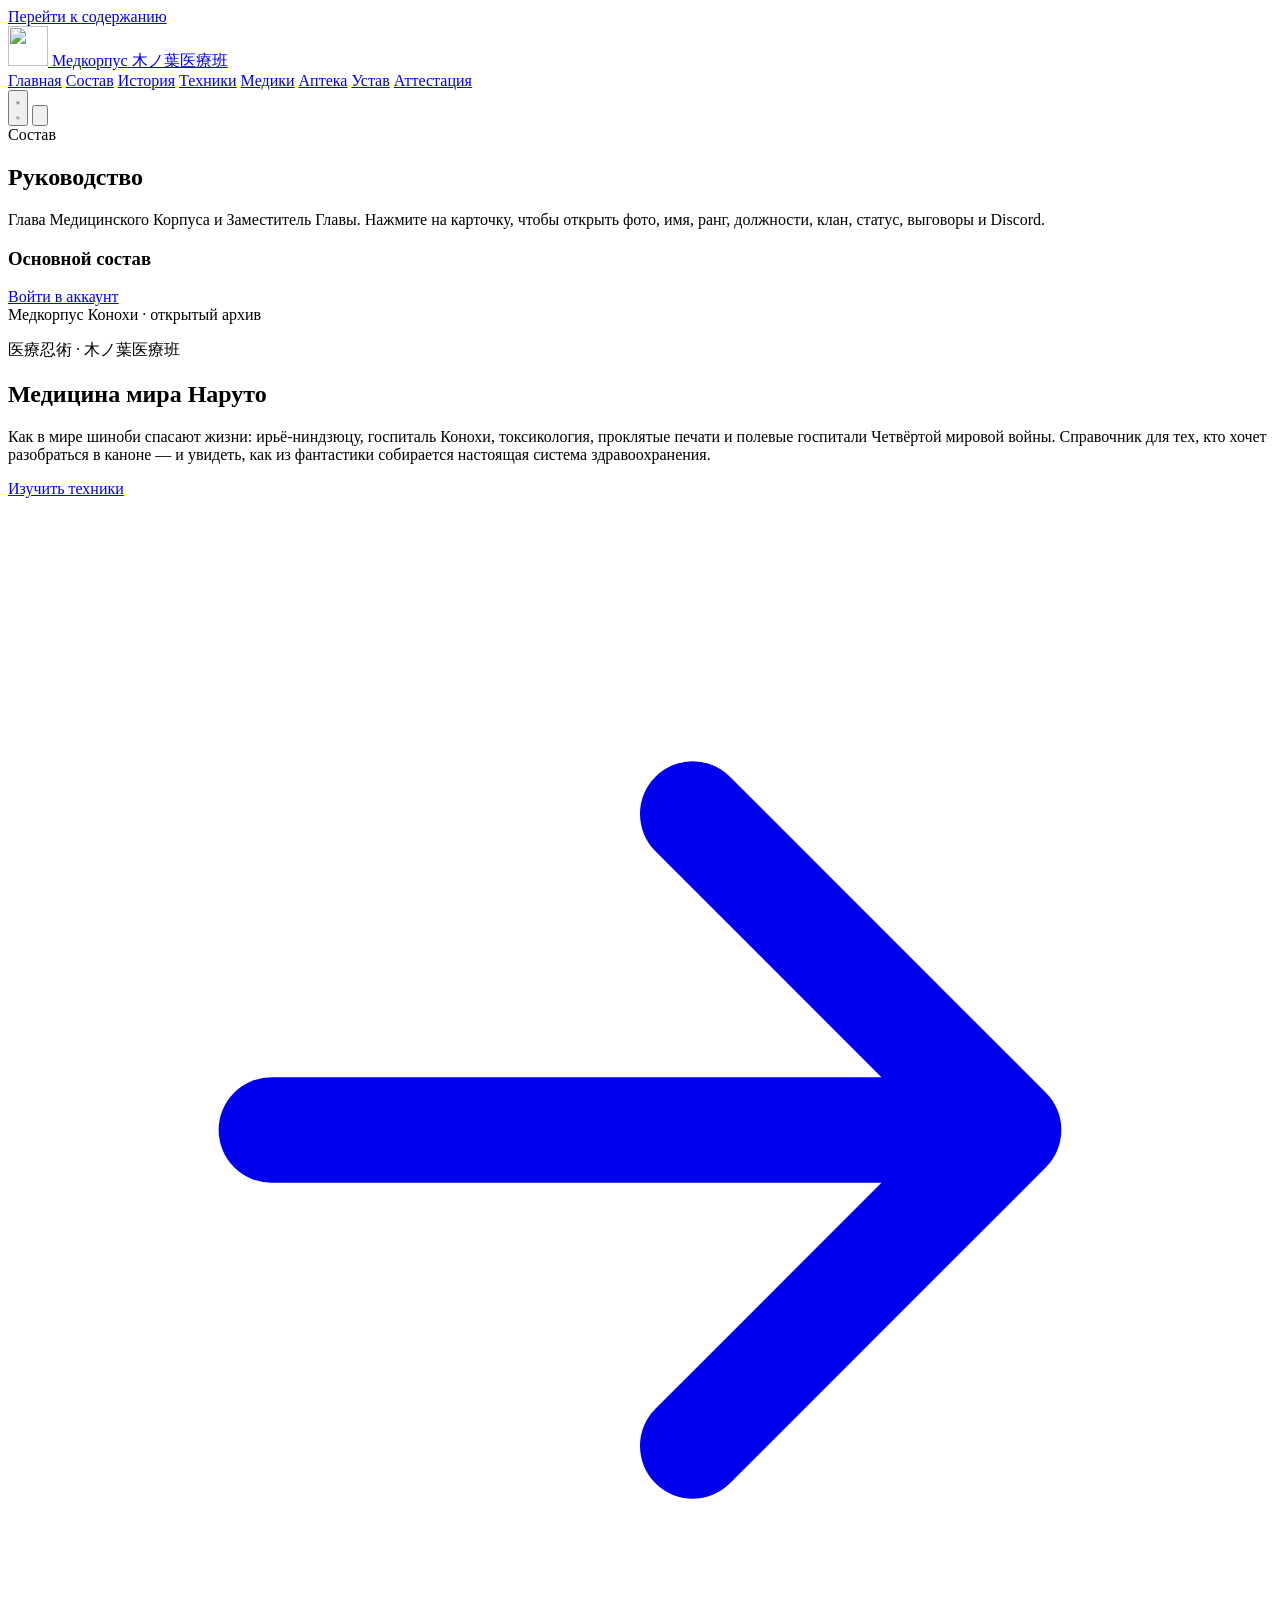
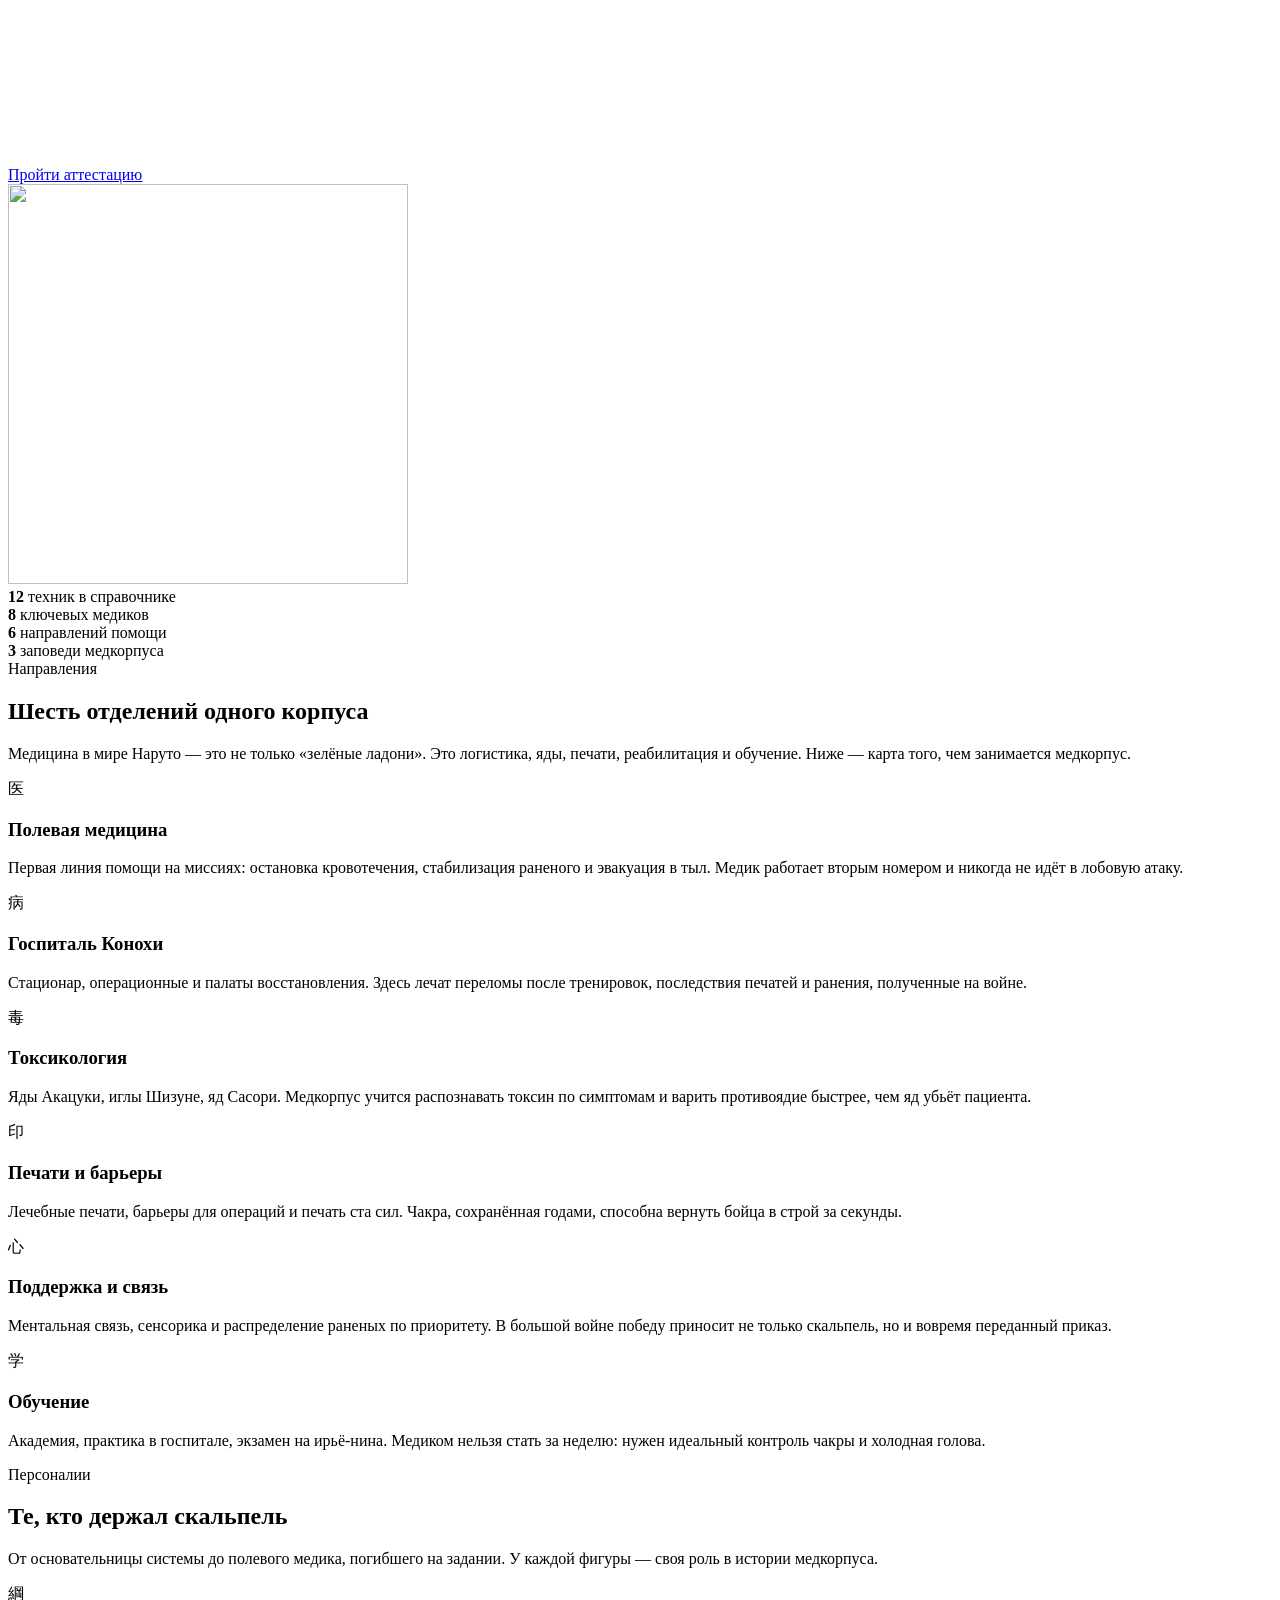
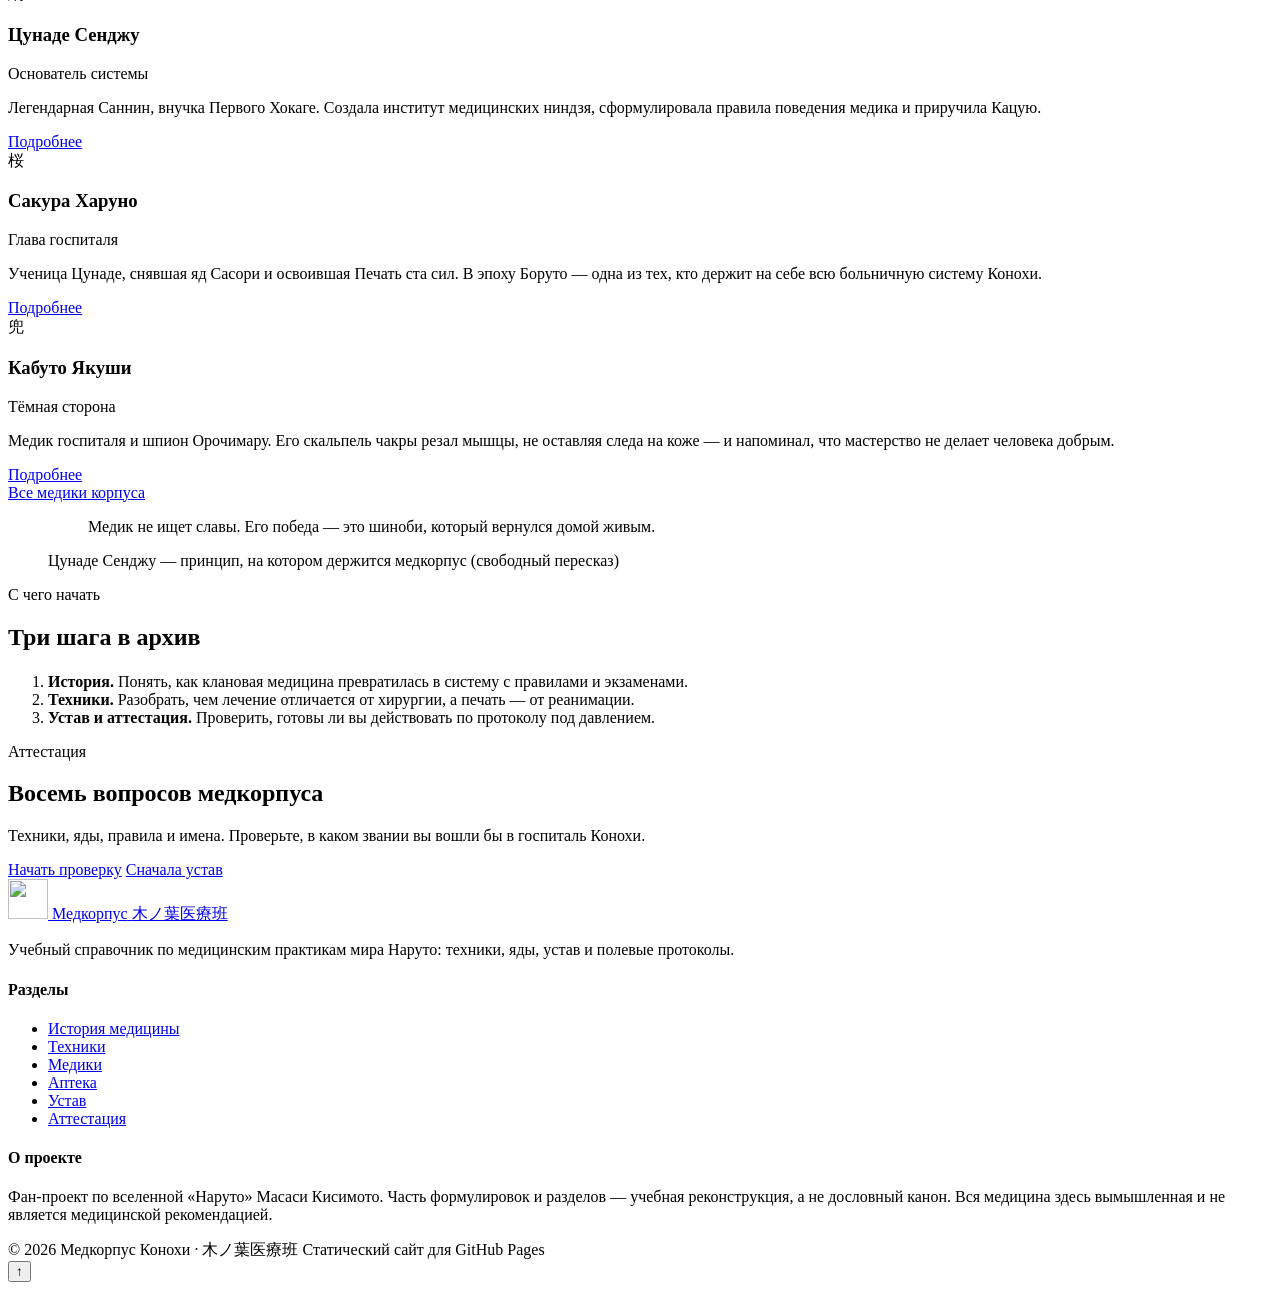
==== index.html @ 673680bc "Initial upload" ====
<!DOCTYPE html>
<html lang="ru" data-theme="dark">
<head>
  <meta charset="UTF-8">
  <meta name="viewport" content="width=device-width, initial-scale=1">
  <title>Медкорпус Конохи — медицина мира Наруто</title>
  <meta name="description" content="Справочник по медицине мира Наруто: ирьё-ниндзюцу, госпиталь Конохи, медицинские техники, яды и противоядия, устав медкорпуса и аттестация.">
  <meta name="theme-color" content="#0a0e13">
  <meta property="og:type" content="website">
  <meta property="og:locale" content="ru_RU">
  <meta property="og:title" content="Медкорпус Конохи — медицина мира Наруто">
  <meta property="og:description" content="Справочник по медицине мира Наруто: ирьё-ниндзюцу, госпиталь Конохи, техники, яды и устав медкорпуса.">
  <link rel="icon" href="images/favicon.svg" type="image/svg+xml">
  <link rel="preconnect" href="https://fonts.googleapis.com">
  <link rel="preconnect" href="https://fonts.gstatic.com" crossorigin>
  <link href="https://fonts.googleapis.com/css2?family=Manrope:wght@400;500;600;700;800&family=Unbounded:wght@500;700;900&display=swap" rel="stylesheet">
  <link rel="stylesheet" href="css/style.css">
  <link rel="stylesheet" href="css/app.css">
  <script>
    document.documentElement.classList.add("js");
    try { var t = localStorage.getItem("medcorpus-theme"); if (t) document.documentElement.dataset.theme = t; } catch (e) {}
  </script>
</head>
<body>
  <a class="skip-link" href="#main">Перейти к содержанию</a>

  <header class="site-header">
    <div class="header-inner">
      <a class="logo" href="index.html" aria-label="Медкорпус Конохи — на главную">
        <img class="logo-mark" src="images/emblem.svg" alt="" width="40" height="40">
        <span class="logo-text">
          <span class="logo-title">Медкорпус</span>
          <span class="logo-sub">木ノ葉医療班</span>
        </span>
      </a>

      <nav class="nav" id="nav" aria-label="Основная навигация">
        <a href="index.html">Главная</a>
        <a href="index.html#sostav">Состав</a>
        <a href="istoriya.html">История</a>
        <a href="tehniki.html">Техники</a>
        <a href="mediki.html">Медики</a>
        <a href="apteka.html">Аптека</a>
        <a href="reglament.html">Устав</a>
        <a href="quiz.html">Аттестация</a>
      </nav>

      <div class="header-actions">
        <button class="icon-btn" id="themeToggle" type="button" aria-label="Включить светлую тему" aria-pressed="false">
          <svg class="icon-sun" viewBox="0 0 24 24" fill="none" stroke="currentColor" stroke-width="2" stroke-linecap="round" aria-hidden="true">
            <circle cx="12" cy="12" r="4"></circle>
            <path d="M12 2v2M12 20v2M2 12h2M20 12h2M4.9 4.9l1.4 1.4M17.7 17.7l1.4 1.4M19.1 4.9l-1.4 1.4M6.3 17.7l-1.4 1.4"></path>
          </svg>
          <svg class="icon-moon" viewBox="0 0 24 24" fill="none" stroke="currentColor" stroke-width="2" stroke-linecap="round" stroke-linejoin="round" aria-hidden="true">
            <path d="M21 12.8A8.5 8.5 0 1 1 11.2 3a6.6 6.6 0 0 0 9.8 9.8Z"></path>
          </svg>
        </button>
        <button class="icon-btn nav-toggle" id="navToggle" type="button" aria-label="Открыть меню" aria-expanded="false" aria-controls="nav">
          <svg viewBox="0 0 24 24" fill="none" stroke="currentColor" stroke-width="2" stroke-linecap="round" aria-hidden="true">
            <path d="M4 7h16M4 12h16M4 17h16"></path>
          </svg>
        </button>
      </div>
    </div>
  </header>

  <main id="main">
    <!-- Состав -->
    <section class="section roster" id="sostav" aria-labelledby="sostavTitle">
      <div class="container">
        <div class="roster__head reveal">
          <span class="eyebrow">Состав</span>
          <h2 class="roster__title roster__title--lead" id="sostavTitle">Руководство</h2>
          <p class="lead">Глава Медицинского Корпуса и Заместитель Главы. Нажмите на карточку, чтобы открыть фото, имя, ранг, должности, клан, статус, выговоры и Discord.</p>
        </div>

        <div class="roster-lead" id="rosterLead"></div>

        <h3 class="roster__title">Основной состав</h3>
        <div class="roster-list" id="rosterList"></div>
        <p class="roster-empty" id="rosterEmpty" hidden>Основной состав пока пуст.</p>

        <div class="section__foot">
          <a class="btn btn--ghost btn--small" href="login.html">Войти в аккаунт</a>
        </div>
      </div>
    </section>

    <!-- Главный блок -->
    <section class="hero">
      <div class="hero__inner">
        <div class="hero__text">
          <span class="badge"><span class="badge__dot"></span> Медкорпус Конохи · открытый архив</span>
          <p class="hero__jp">医療忍術 · 木ノ葉医療班</p>
          <h1>Медицина мира <span class="grad">Наруто</span></h1>
          <p class="lead">Как в мире шиноби спасают жизни: ирьё-ниндзюцу, госпиталь Конохи, токсикология, проклятые печати и полевые госпитали Четвёртой мировой войны. Справочник для тех, кто хочет разобраться в каноне — и увидеть, как из фантастики собирается настоящая система здравоохранения.</p>
          <div class="hero__actions">
            <a class="btn btn--primary" href="tehniki.html">
              Изучить техники
              <svg viewBox="0 0 24 24" fill="none" stroke="currentColor" stroke-width="2" stroke-linecap="round" stroke-linejoin="round" aria-hidden="true"><path d="M5 12h14M13 6l6 6-6 6"></path></svg>
            </a>
            <a class="btn btn--ghost" href="quiz.html">Пройти аттестацию</a>
          </div>
        </div>

        <div class="hero__art" aria-hidden="true">
          <img src="images/emblem.svg" alt="" width="400" height="400">
        </div>
      </div>
    </section>

    <!-- Цифры -->
    <div class="container">
      <div class="stats">
        <div class="stat">
          <b><span data-count="12">12</span></b>
          <span>техник в справочнике</span>
        </div>
        <div class="stat">
          <b><span data-count="8">8</span></b>
          <span>ключевых медиков</span>
        </div>
        <div class="stat">
          <b><span data-count="6">6</span></b>
          <span>направлений помощи</span>
        </div>
        <div class="stat">
          <b><span data-count="3">3</span></b>
          <span>заповеди медкорпуса</span>
        </div>
      </div>
    </div>

    <!-- Направления -->
    <section class="section">
      <div class="container">
        <div class="section__head reveal">
          <span class="eyebrow">Направления</span>
          <h2>Шесть отделений одного корпуса</h2>
          <p class="lead">Медицина в мире Наруто — это не только «зелёные ладони». Это логистика, яды, печати, реабилитация и обучение. Ниже — карта того, чем занимается медкорпус.</p>
        </div>

        <div class="grid">
          <article class="card reveal">
            <div class="kanji">医</div>
            <h3>Полевая медицина</h3>
            <p>Первая линия помощи на миссиях: остановка кровотечения, стабилизация раненого и эвакуация в тыл. Медик работает вторым номером и никогда не идёт в лобовую атаку.</p>
          </article>

          <article class="card reveal">
            <div class="kanji kanji--green">病</div>
            <h3>Госпиталь Конохи</h3>
            <p>Стационар, операционные и палаты восстановления. Здесь лечат переломы после тренировок, последствия печатей и ранения, полученные на войне.</p>
          </article>

          <article class="card reveal">
            <div class="kanji kanji--gold">毒</div>
            <h3>Токсикология</h3>
            <p>Яды Акацуки, иглы Шизуне, яд Сасори. Медкорпус учится распознавать токсин по симптомам и варить противоядие быстрее, чем яд убьёт пациента.</p>
          </article>

          <article class="card reveal">
            <div class="kanji kanji--cyan">印</div>
            <h3>Печати и барьеры</h3>
            <p>Лечебные печати, барьеры для операций и печать ста сил. Чакра, сохранённая годами, способна вернуть бойца в строй за секунды.</p>
          </article>

          <article class="card reveal">
            <div class="kanji">心</div>
            <h3>Поддержка и связь</h3>
            <p>Ментальная связь, сенсорика и распределение раненых по приоритету. В большой войне победу приносит не только скальпель, но и вовремя переданный приказ.</p>
          </article>

          <article class="card reveal">
            <div class="kanji kanji--green">学</div>
            <h3>Обучение</h3>
            <p>Академия, практика в госпитале, экзамен на ирьё-нина. Медиком нельзя стать за неделю: нужен идеальный контроль чакры и холодная голова.</p>
          </article>
        </div>
      </div>
    </section>

    <!-- Ключевые фигуры -->
    <section class="section section--alt">
      <div class="container">
        <div class="section__head reveal">
          <span class="eyebrow">Персоналии</span>
          <h2>Те, кто держал скальпель</h2>
          <p class="lead">От основательницы системы до полевого медика, погибшего на задании. У каждой фигуры — своя роль в истории медкорпуса.</p>
        </div>

        <div class="grid">
          <article class="card person reveal">
            <div class="person__top">
              <div class="person__avatar" aria-hidden="true">綱</div>
              <div>
                <h3>Цунаде Сенджу</h3>
                <p class="person__role">Основатель системы</p>
              </div>
            </div>
            <p>Легендарная Саннин, внучка Первого Хокаге. Создала институт медицинских ниндзя, сформулировала правила поведения медика и приручила Кацую.</p>
            <a class="link-more" href="mediki.html">Подробнее</a>
          </article>

          <article class="card person reveal">
            <div class="person__top">
              <div class="person__avatar" aria-hidden="true">桜</div>
              <div>
                <h3>Сакура Харуно</h3>
                <p class="person__role">Глава госпиталя</p>
              </div>
            </div>
            <p>Ученица Цунаде, снявшая яд Сасори и освоившая Печать ста сил. В эпоху Боруто — одна из тех, кто держит на себе всю больничную систему Конохи.</p>
            <a class="link-more" href="mediki.html">Подробнее</a>
          </article>

          <article class="card person reveal">
            <div class="person__top">
              <div class="person__avatar" aria-hidden="true">兜</div>
              <div>
                <h3>Кабуто Якуши</h3>
                <p class="person__role">Тёмная сторона</p>
              </div>
            </div>
            <p>Медик госпиталя и шпион Орочимару. Его скальпель чакры резал мышцы, не оставляя следа на коже — и напоминал, что мастерство не делает человека добрым.</p>
            <a class="link-more" href="mediki.html">Подробнее</a>
          </article>
        </div>

        <div class="section__foot">
          <a class="btn btn--ghost" href="mediki.html">Все медики корпуса</a>
        </div>
      </div>
    </section>

    <!-- Цитата + начало -->
    <section class="section">
      <div class="container">
        <div class="grid grid--2">
          <figure class="quote reveal">
            <blockquote>Медик не ищет славы. Его победа — это шиноби, который вернулся домой живым.</blockquote>
            <figcaption>Цунаде Сенджу — принцип, на котором держится медкорпус (свободный пересказ)</figcaption>
          </figure>

          <div class="reveal">
            <span class="eyebrow">С чего начать</span>
            <h2>Три шага в архив</h2>
            <ol class="steps" style="margin-top:22px">
              <li><strong>История.</strong> Понять, как клановая медицина превратилась в систему с правилами и экзаменами.</li>
              <li><strong>Техники.</strong> Разобрать, чем лечение отличается от хирургии, а печать — от реанимации.</li>
              <li><strong>Устав и аттестация.</strong> Проверить, готовы ли вы действовать по протоколу под давлением.</li>
            </ol>
          </div>
        </div>
      </div>
    </section>

    <!-- CTA -->
    <section class="section section--tight">
      <div class="container">
        <div class="cta reveal">
          <div>
            <span class="eyebrow">Аттестация</span>
            <h2>Восемь вопросов медкорпуса</h2>
            <p>Техники, яды, правила и имена. Проверьте, в каком звании вы вошли бы в госпиталь Конохи.</p>
          </div>
          <div class="cta__actions">
            <a class="btn btn--primary" href="quiz.html">Начать проверку</a>
            <a class="btn btn--ghost" href="reglament.html">Сначала устав</a>
          </div>
        </div>
      </div>
    </section>
  </main>

  <footer class="site-footer">
    <div class="container">
      <div class="footer-grid">
        <div>
          <a class="logo" href="index.html" aria-label="Медкорпус Конохи — на главную">
            <img class="logo-mark" src="images/emblem.svg" alt="" width="40" height="40">
            <span class="logo-text">
              <span class="logo-title">Медкорпус</span>
              <span class="logo-sub">木ノ葉医療班</span>
            </span>
          </a>
          <p class="footer-about">Учебный справочник по медицинским практикам мира Наруто: техники, яды, устав и полевые протоколы.</p>
        </div>

        <div>
          <h4>Разделы</h4>
          <ul class="footer-links">
            <li><a href="istoriya.html">История медицины</a></li>
            <li><a href="tehniki.html">Техники</a></li>
            <li><a href="mediki.html">Медики</a></li>
            <li><a href="apteka.html">Аптека</a></li>
            <li><a href="reglament.html">Устав</a></li>
            <li><a href="quiz.html">Аттестация</a></li>
          </ul>
        </div>

        <div>
          <h4>О проекте</h4>
          <p class="footer-note">Фан-проект по вселенной «Наруто» Масаси Кисимото. Часть формулировок и разделов — учебная реконструкция, а не дословный канон. Вся медицина здесь вымышленная и не является медицинской рекомендацией.</p>
        </div>
      </div>

      <div class="footer-bottom">
        <span>© <span data-year>2026</span> Медкорпус Конохи · 木ノ葉医療班</span>
        <span>Статический сайт для GitHub Pages</span>
      </div>
    </div>
  </footer>

  <button class="to-top" id="toTop" type="button" aria-label="Наверх">↑</button>

  <dialog class="member-dialog" id="memberDialog" aria-labelledby="memberDialogTitle">
    <div id="memberDialogBody"></div>
  </dialog>

  <script src="js/store.js" defer></script>
  <script src="js/auth.js" defer></script>
  <script src="js/roster.js" defer></script>
  <script src="js/main.js" defer></script>
</body>
</html>
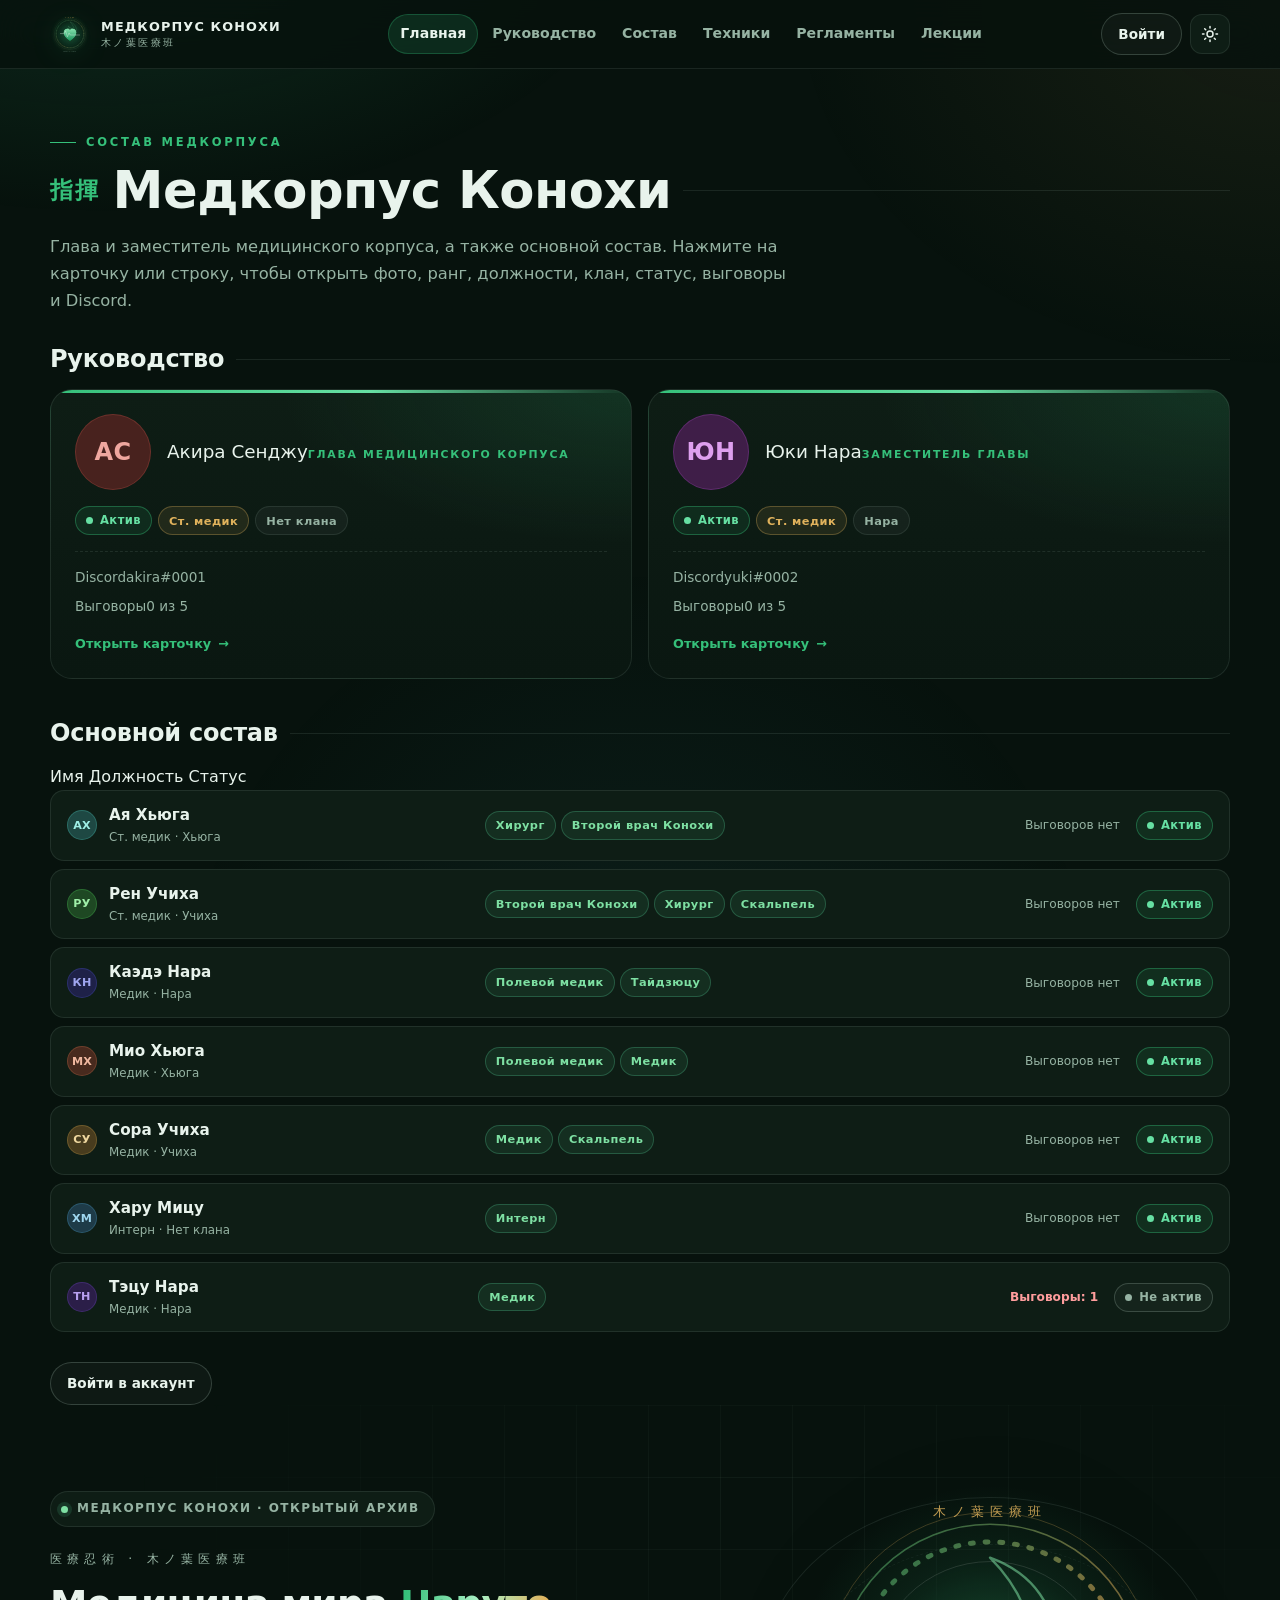
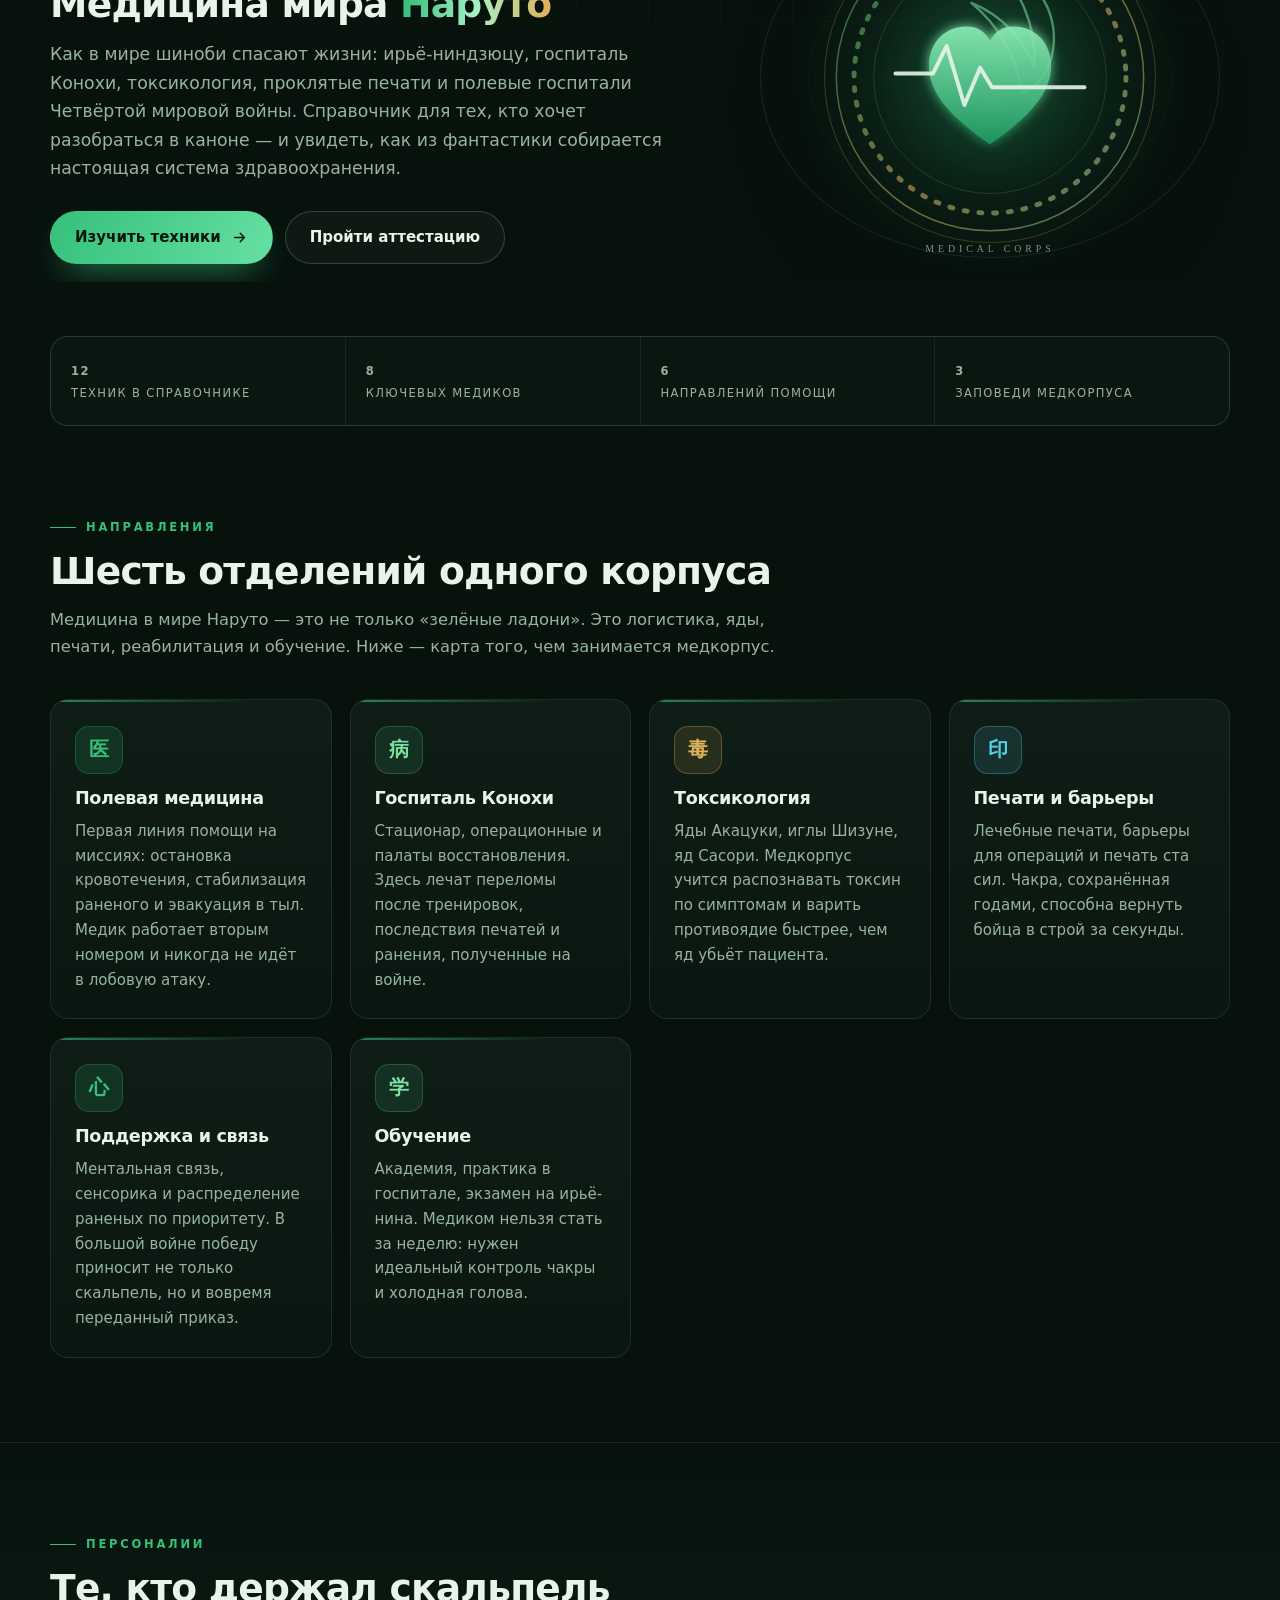
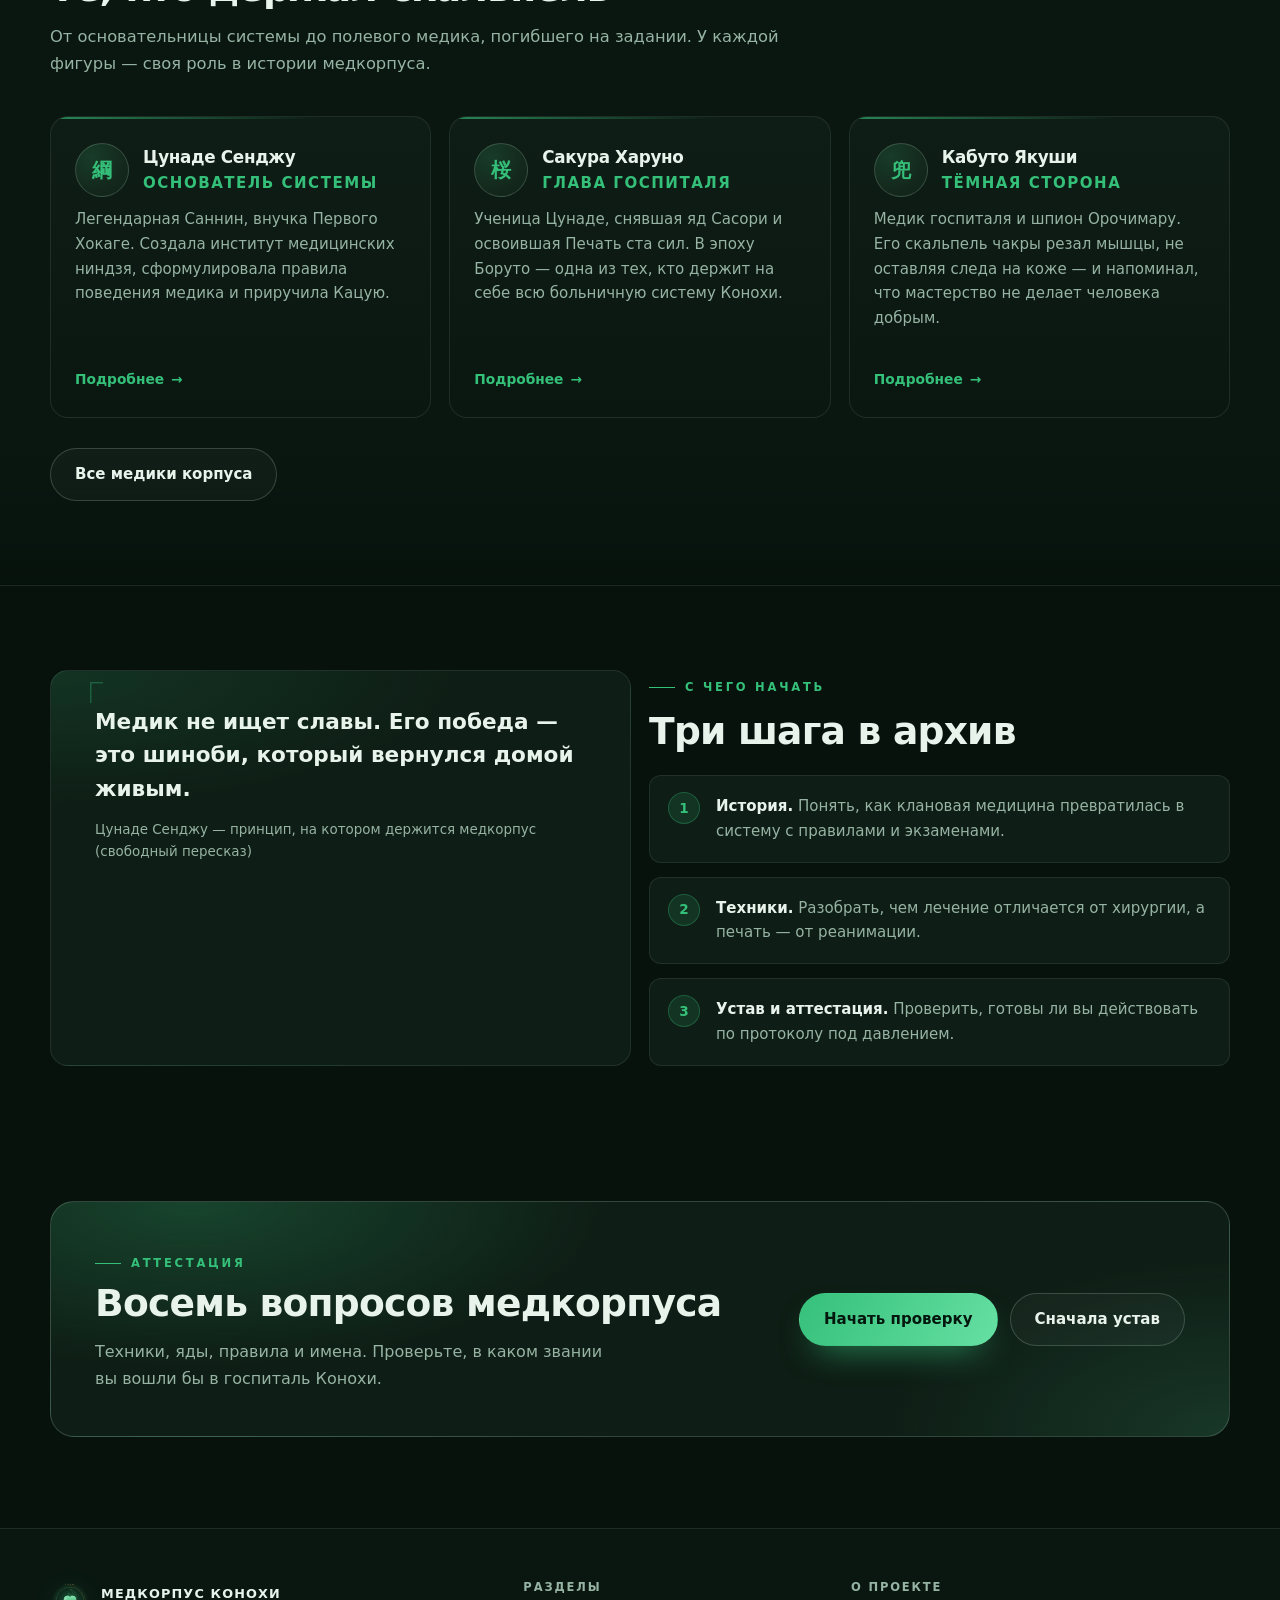
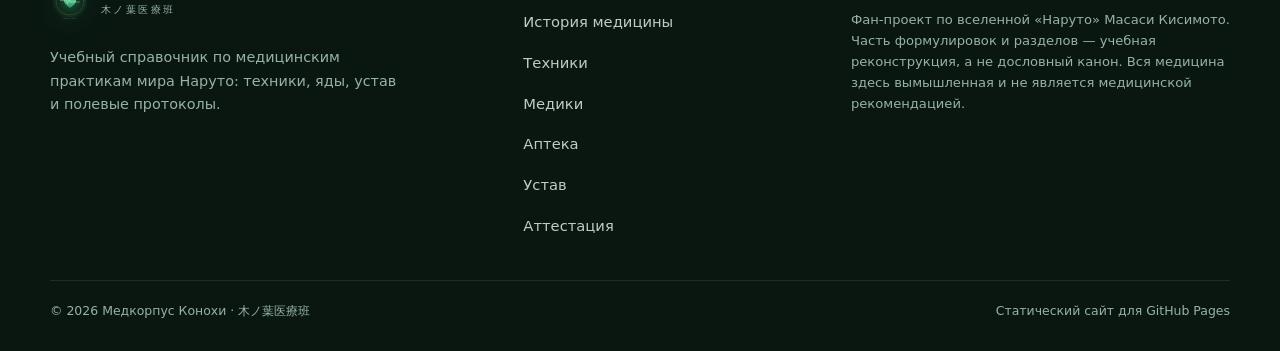
==== commit 8c884669: "Redesign: dark theme, roster, lectures" ====
--- a/index.html
+++ b/index.html
@@ -29,20 +29,18 @@
       <a class="logo" href="index.html" aria-label="Медкорпус Конохи — на главную">
         <img class="logo-mark" src="images/emblem.svg" alt="" width="40" height="40">
         <span class="logo-text">
-          <span class="logo-title">Медкорпус</span>
+          <span class="logo-title">Медкорпус Конохи</span>
           <span class="logo-sub">木ノ葉医療班</span>
         </span>
       </a>
 
       <nav class="nav" id="nav" aria-label="Основная навигация">
         <a href="index.html">Главная</a>
+        <a href="index.html#leadership">Руководство</a>
         <a href="index.html#sostav">Состав</a>
-        <a href="istoriya.html">История</a>
         <a href="tehniki.html">Техники</a>
-        <a href="mediki.html">Медики</a>
-        <a href="apteka.html">Аптека</a>
-        <a href="reglament.html">Устав</a>
-        <a href="quiz.html">Аттестация</a>
+        <a href="reglament.html">Регламенты</a>
+        <a href="lekcii.html">Лекции</a>
       </nav>
 
       <div class="header-actions">
@@ -66,19 +64,36 @@
 
   <main id="main">
     <!-- Состав -->
-    <section class="section roster" id="sostav" aria-labelledby="sostavTitle">
+    <section class="roster" id="sostav" aria-labelledby="sostavTitle">
       <div class="container">
         <div class="roster__head reveal">
-          <span class="eyebrow">Состав</span>
-          <h2 class="roster__title roster__title--lead" id="sostavTitle">Руководство</h2>
-          <p class="lead">Глава Медицинского Корпуса и Заместитель Главы. Нажмите на карточку, чтобы открыть фото, имя, ранг, должности, клан, статус, выговоры и Discord.</p>
-        </div>
-
-        <div class="roster-lead" id="rosterLead"></div>
-
-        <h3 class="roster__title">Основной состав</h3>
-        <div class="roster-list" id="rosterList"></div>
-        <p class="roster-empty" id="rosterEmpty" hidden>Основной состав пока пуст.</p>
+          <span class="eyebrow">Состав медкорпуса</span>
+          <h1 class="roster__title roster__title--lead" id="sostavTitle">Медкорпус Конохи</h1>
+          <p class="lead">Глава и заместитель медицинского корпуса, а также основной состав. Нажмите на карточку или строку, чтобы открыть фото, ранг, должности, клан, статус, выговоры и Discord.</p>
+        </div>
+
+        <div class="roster-block reveal" id="leadership">
+          <div class="roster-block__head">
+            <h2 class="roster__title">Руководство</h2>
+          </div>
+          <div class="roster-lead" id="rosterLead"></div>
+        </div>
+
+        <div class="roster-block reveal" id="osnovnoy-sostav">
+          <div class="roster-block__head">
+            <h2 class="roster__title">Основной состав</h2>
+            <span class="roster-count" id="rosterCount"></span>
+          </div>
+          <div class="roster-table">
+            <div class="roster-table__head" aria-hidden="true">
+              <span>Имя</span>
+              <span>Должность</span>
+              <span>Статус</span>
+            </div>
+            <div class="roster-list" id="rosterList"></div>
+          </div>
+          <p class="roster-empty" id="rosterEmpty" hidden>Основной состав пока пуст.</p>
+        </div>
 
         <div class="section__foot">
           <a class="btn btn--ghost btn--small" href="login.html">Войти в аккаунт</a>
@@ -92,7 +107,7 @@
         <div class="hero__text">
           <span class="badge"><span class="badge__dot"></span> Медкорпус Конохи · открытый архив</span>
           <p class="hero__jp">医療忍術 · 木ノ葉医療班</p>
-          <h1>Медицина мира <span class="grad">Наруто</span></h1>
+          <h2>Медицина мира <span class="grad">Наруто</span></h2>
           <p class="lead">Как в мире шиноби спасают жизни: ирьё-ниндзюцу, госпиталь Конохи, токсикология, проклятые печати и полевые госпитали Четвёртой мировой войны. Справочник для тех, кто хочет разобраться в каноне — и увидеть, как из фантастики собирается настоящая система здравоохранения.</p>
           <div class="hero__actions">
             <a class="btn btn--primary" href="tehniki.html">
@@ -280,7 +295,7 @@
           <a class="logo" href="index.html" aria-label="Медкорпус Конохи — на главную">
             <img class="logo-mark" src="images/emblem.svg" alt="" width="40" height="40">
             <span class="logo-text">
-              <span class="logo-title">Медкорпус</span>
+              <span class="logo-title">Медкорпус Конохи</span>
               <span class="logo-sub">木ノ葉医療班</span>
             </span>
           </a>
--- a/css/style.css
+++ b/css/style.css
@@ -0,0 +1,1115 @@
+/* ==========================================================================
+   Медкорпус Конохи — 木ノ葉医療班
+   Тема: медицина мира Наруто. Тёмная база, акценты Конохи.
+   ========================================================================== */
+
+/* ---------- Переменные ---------- */
+:root {
+  --header-h: 68px;
+
+  --bg: #07120d;
+  --bg-soft: #0a1711;
+  --panel: #0e1d15;
+  --panel-2: #13261b;
+  --line: rgba(220, 255, 235, 0.09);
+  --line-strong: rgba(220, 255, 235, 0.18);
+  --text: #e8f3ec;
+  --muted: #96b3a3;
+
+  --accent: #35c07a;
+  --accent-2: #66e0a3;
+  --accent-soft: rgba(53, 192, 122, 0.14);
+  --on-accent: #04170e;
+  --gold: #e0b25c;
+  --green: #7ee0a3;
+  --cyan: #56cfe1;
+  --grad-mid: #a9f0c4;
+
+  --shadow: 0 24px 60px -28px rgba(0, 0, 0, 0.9);
+  --radius: 18px;
+  --radius-sm: 12px;
+
+  --font-sans: "Manrope", system-ui, -apple-system, "Segoe UI", Roboto, sans-serif;
+  --font-display: "Unbounded", "Manrope", system-ui, sans-serif;
+
+  color-scheme: dark;
+}
+
+[data-theme="light"] {
+  --bg: #f2f7f1;
+  --bg-soft: #e7f0e6;
+  --panel: #fcfffa;
+  --panel-2: #edf5ec;
+  --line: rgba(16, 40, 28, 0.12);
+  --line-strong: rgba(16, 40, 28, 0.24);
+  --text: #10241a;
+  --muted: #4f6b5c;
+
+  --accent: #0f7a48;
+  --accent-2: #16a05e;
+  --accent-soft: rgba(15, 122, 72, 0.1);
+  --on-accent: #ffffff;
+  --gold: #8a6410;
+  --green: #12834f;
+  --cyan: #0d6e7e;
+  --grad-mid: #1f9d63;
+
+  --shadow: 0 24px 60px -30px rgba(20, 60, 40, 0.35);
+  color-scheme: light;
+}
+
+/* ---------- База ---------- */
+*,
+*::before,
+*::after { box-sizing: border-box; }
+
+html {
+  scroll-behavior: smooth;
+  scroll-padding-top: calc(var(--header-h) + 20px);
+}
+
+body {
+  margin: 0;
+  font-family: var(--font-sans);
+  font-size: 16px;
+  line-height: 1.65;
+  color: var(--text);
+  background: var(--bg);
+  -webkit-font-smoothing: antialiased;
+  text-rendering: optimizeLegibility;
+  overflow-x: hidden;
+}
+
+body::before {
+  content: "";
+  position: fixed;
+  inset: 0;
+  z-index: -1;
+  pointer-events: none;
+  background:
+    radial-gradient(900px 520px at 8% -12%, rgba(53, 192, 122, 0.17), transparent 62%),
+    radial-gradient(820px 620px at 100% 0%, rgba(224, 178, 92, 0.08), transparent 60%),
+    radial-gradient(760px 760px at 50% 115%, rgba(86, 207, 225, 0.07), transparent 62%);
+}
+
+[data-theme="light"] body::before { opacity: 0.55; }
+
+img, svg { max-width: 100%; }
+img { height: auto; }
+
+[hidden] { display: none !important; }
+
+h1, h2, h3, h4 {
+  margin: 0;
+  font-weight: 800;
+  line-height: 1.18;
+  letter-spacing: -0.02em;
+}
+
+p { margin: 0 0 1em; }
+p:last-child { margin-bottom: 0; }
+
+a { color: var(--accent); text-underline-offset: 3px; }
+a:hover { color: var(--accent-2); }
+
+ul, ol { margin: 0 0 1em; padding-left: 1.25em; }
+li { margin-bottom: 0.4em; }
+
+strong { font-weight: 700; }
+
+code, kbd {
+  font-family: ui-monospace, "Cascadia Code", Consolas, monospace;
+  font-size: 0.9em;
+  padding: 0.15em 0.4em;
+  border-radius: 6px;
+  background: var(--panel-2);
+  border: 1px solid var(--line);
+}
+
+::selection {
+  background: var(--accent);
+  color: #fff;
+}
+
+:focus-visible {
+  outline: 2px solid var(--accent);
+  outline-offset: 3px;
+  border-radius: 4px;
+}
+
+.skip-link {
+  position: absolute;
+  left: 50%;
+  top: -60px;
+  transform: translateX(-50%);
+  z-index: 100;
+  padding: 10px 18px;
+  border-radius: 0 0 12px 12px;
+  background: var(--accent);
+  color: #fff;
+  font-weight: 700;
+  text-decoration: none;
+  transition: top 0.2s ease;
+}
+.skip-link:focus { top: 0; color: #fff; }
+
+.container {
+  width: min(1180px, calc(100% - 40px));
+  margin-inline: auto;
+}
+
+/* ---------- Шапка ---------- */
+.site-header {
+  position: sticky;
+  top: 0;
+  z-index: 50;
+  background: rgba(7, 18, 13, 0.82);
+  -webkit-backdrop-filter: blur(16px);
+  backdrop-filter: blur(16px);
+  border-bottom: 1px solid var(--line);
+}
+[data-theme="light"] .site-header { background: rgba(242, 247, 241, 0.85); }
+
+.header-inner {
+  width: min(1180px, calc(100% - 40px));
+  margin-inline: auto;
+  min-height: var(--header-h);
+  display: flex;
+  align-items: center;
+  gap: 20px;
+  justify-content: space-between;
+}
+
+.logo {
+  display: inline-flex;
+  align-items: center;
+  gap: 11px;
+  text-decoration: none;
+  color: var(--text);
+  flex: none;
+}
+.logo:hover { color: var(--text); }
+
+.logo-mark {
+  width: 40px;
+  height: 40px;
+  flex: none;
+  filter: drop-shadow(0 4px 14px rgba(53, 192, 122, 0.35));
+}
+
+.logo-text { display: flex; flex-direction: column; line-height: 1.1; }
+
+.logo-title {
+  font-family: var(--font-display);
+  font-size: 0.8rem;
+  font-weight: 700;
+  letter-spacing: 0.09em;
+  text-transform: uppercase;
+}
+
+.logo-sub {
+  font-size: 0.64rem;
+  letter-spacing: 0.24em;
+  color: var(--muted);
+  margin-top: 3px;
+}
+
+.nav {
+  display: flex;
+  align-items: center;
+  gap: 2px;
+}
+
+.nav a {
+  padding: 8px 12px;
+  border-radius: 999px;
+  color: var(--muted);
+  font-size: 0.88rem;
+  font-weight: 600;
+  text-decoration: none;
+  white-space: nowrap;
+  transition: color 0.2s ease, background 0.2s ease;
+}
+.nav a:hover { color: var(--text); background: var(--panel-2); }
+.nav a[aria-current="page"] {
+  color: var(--text);
+  background: var(--accent-soft);
+  box-shadow: inset 0 0 0 1px rgba(53, 192, 122, 0.28);
+}
+
+.header-actions { display: flex; align-items: center; gap: 8px; flex: none; }
+
+.icon-btn {
+  width: 40px;
+  height: 40px;
+  display: grid;
+  place-items: center;
+  border: 1px solid var(--line);
+  border-radius: 12px;
+  background: var(--panel);
+  color: var(--text);
+  cursor: pointer;
+  transition: border-color 0.2s ease, background 0.2s ease, transform 0.2s ease;
+}
+.icon-btn:hover { border-color: var(--line-strong); background: var(--panel-2); }
+.icon-btn:active { transform: scale(0.96); }
+.icon-btn svg { width: 18px; height: 18px; }
+
+[data-theme="dark"] .icon-moon { display: none; }
+[data-theme="light"] .icon-sun { display: none; }
+
+.nav-toggle { display: none; }
+
+@media (max-width: 1120px) {
+  .nav {
+    position: fixed;
+    top: var(--header-h);
+    left: 0;
+    right: 0;
+    z-index: 49;
+    flex-direction: column;
+    align-items: stretch;
+    gap: 4px;
+    padding: 14px 20px 22px;
+    max-height: calc(100vh - var(--header-h));
+    overflow-y: auto;
+    background: var(--bg-soft);
+    border-bottom: 1px solid var(--line);
+    box-shadow: 0 30px 60px -30px rgba(0, 0, 0, 0.8);
+    opacity: 0;
+    visibility: hidden;
+    transform: translateY(-10px);
+    transition: opacity 0.22s ease, transform 0.22s ease, visibility 0.22s;
+  }
+  .nav.is-open { opacity: 1; visibility: visible; transform: none; }
+  .nav a { padding: 13px 16px; border-radius: 12px; font-size: 0.98rem; }
+  .nav-toggle { display: grid; }
+  body.nav-open { overflow: hidden; }
+}
+
+/* ---------- Кнопки ---------- */
+.btn {
+  display: inline-flex;
+  align-items: center;
+  justify-content: center;
+  gap: 10px;
+  padding: 13px 24px;
+  border: 1px solid transparent;
+  border-radius: 999px;
+  font: inherit;
+  font-size: 0.94rem;
+  font-weight: 700;
+  text-decoration: none;
+  cursor: pointer;
+  transition: transform 0.2s ease, box-shadow 0.2s ease, background 0.2s ease, border-color 0.2s ease;
+}
+.btn svg { width: 17px; height: 17px; }
+
+.btn--primary {
+  background: linear-gradient(120deg, var(--accent), var(--accent-2));
+  color: var(--on-accent);
+  box-shadow: 0 16px 34px -16px rgba(53, 192, 122, 0.85);
+}
+.btn--primary:hover { color: var(--on-accent); transform: translateY(-2px); box-shadow: 0 22px 40px -16px rgba(53, 192, 122, 0.95); }
+
+.btn--ghost {
+  border-color: var(--line-strong);
+  background: rgba(255, 255, 255, 0.03);
+  color: var(--text);
+}
+[data-theme="light"] .btn--ghost { background: rgba(255, 255, 255, 0.5); }
+.btn--ghost:hover { color: var(--text); border-color: var(--accent); transform: translateY(-2px); }
+
+.btn--small { padding: 9px 16px; font-size: 0.85rem; }
+
+/* ---------- Hero ---------- */
+.hero {
+  position: relative;
+  padding: clamp(44px, 6vw, 76px) 0 8px;
+  overflow: hidden;
+}
+
+.hero::before {
+  content: "";
+  position: absolute;
+  inset: 0;
+  z-index: -1;
+  background-image:
+    linear-gradient(var(--line) 1px, transparent 1px),
+    linear-gradient(90deg, var(--line) 1px, transparent 1px);
+  background-size: 72px 72px;
+  -webkit-mask-image: radial-gradient(ellipse 70% 60% at 60% 20%, #000 0%, transparent 75%);
+  mask-image: radial-gradient(ellipse 70% 60% at 60% 20%, #000 0%, transparent 75%);
+  opacity: 0.55;
+}
+
+.hero__inner {
+  width: min(1180px, calc(100% - 40px));
+  margin-inline: auto;
+  display: grid;
+  grid-template-columns: minmax(0, 1.15fr) minmax(0, 0.85fr);
+  gap: clamp(24px, 4vw, 56px);
+  align-items: center;
+}
+
+.badge {
+  display: inline-flex;
+  align-items: center;
+  gap: 9px;
+  padding: 7px 14px 7px 10px;
+  border: 1px solid var(--line);
+  border-radius: 999px;
+  background: var(--panel);
+  font-size: 0.75rem;
+  font-weight: 700;
+  letter-spacing: 0.12em;
+  text-transform: uppercase;
+  color: var(--muted);
+}
+
+.badge__dot {
+  width: 7px;
+  height: 7px;
+  border-radius: 50%;
+  background: var(--green);
+  box-shadow: 0 0 0 4px rgba(76, 192, 138, 0.16);
+  animation: pulse 2.4s ease-in-out infinite;
+}
+
+@keyframes pulse {
+  0%, 100% { box-shadow: 0 0 0 4px rgba(76, 192, 138, 0.16); }
+  50% { box-shadow: 0 0 0 8px rgba(76, 192, 138, 0.04); }
+}
+
+.hero__jp {
+  margin: 22px 0 0;
+  font-size: 0.78rem;
+  letter-spacing: 0.42em;
+  color: var(--muted);
+  text-transform: uppercase;
+}
+
+.hero h1 {
+  font-family: var(--font-display);
+  font-size: clamp(2.05rem, 5vw, 3.55rem);
+  font-weight: 700;
+  line-height: 1.06;
+  letter-spacing: -0.03em;
+  margin: 14px 0 18px;
+}
+
+.grad {
+  background: linear-gradient(100deg, var(--accent) 5%, var(--grad-mid) 52%, var(--gold) 95%);
+  -webkit-background-clip: text;
+  background-clip: text;
+  color: transparent;
+}
+
+.hero .lead {
+  font-size: clamp(1rem, 1.4vw, 1.08rem);
+  color: var(--muted);
+  max-width: 56ch;
+}
+
+.hero__actions {
+  display: flex;
+  flex-wrap: wrap;
+  gap: 12px;
+  margin-top: 28px;
+}
+
+.hero__art {
+  position: relative;
+  display: grid;
+  place-items: center;
+  min-height: 280px;
+}
+
+.hero__art::before,
+.hero__art::after {
+  content: "";
+  position: absolute;
+  border-radius: 50%;
+  border: 1px solid var(--line);
+  pointer-events: none;
+}
+.hero__art::before { inset: 4% 2%; }
+.hero__art::after { inset: 16% 12%; border-style: dashed; opacity: 0.7; }
+
+.hero__art img {
+  position: relative;
+  z-index: 1;
+  width: min(400px, 82%);
+  filter: drop-shadow(0 30px 50px rgba(0, 0, 0, 0.55));
+  animation: float 9s ease-in-out infinite;
+}
+
+@keyframes float {
+  0%, 100% { transform: translateY(0); }
+  50% { transform: translateY(-12px); }
+}
+
+/* ---------- Статистика ---------- */
+.stats {
+  display: grid;
+  grid-template-columns: repeat(4, minmax(0, 1fr));
+  gap: 1px;
+  margin-top: clamp(36px, 5vw, 54px);
+  background: var(--line);
+  border: 1px solid var(--line);
+  border-radius: var(--radius);
+  overflow: hidden;
+}
+
+.stat {
+  padding: 22px 20px;
+  background: var(--bg-soft);
+}
+.stat b {
+  display: block;
+  font-family: var(--font-display);
+  font-size: clamp(1.5rem, 3vw, 2rem);
+  font-weight: 700;
+  line-height: 1.1;
+  color: var(--text);
+}
+.stat span {
+  display: block;
+  margin-top: 6px;
+  font-size: 0.72rem;
+  text-transform: uppercase;
+  letter-spacing: 0.12em;
+  color: var(--muted);
+}
+
+/* ---------- Секции ---------- */
+.section { padding: clamp(52px, 7vw, 84px) 0; }
+.section--tight { padding: clamp(32px, 4vw, 52px) 0; }
+
+.section--alt {
+  background: linear-gradient(180deg, transparent, var(--bg-soft) 18%, var(--bg-soft) 82%, transparent);
+  border-block: 1px solid var(--line);
+}
+
+.section__head { max-width: 72ch; margin-bottom: clamp(26px, 3.4vw, 38px); }
+
+.eyebrow {
+  display: inline-flex;
+  align-items: center;
+  gap: 10px;
+  font-size: 0.72rem;
+  font-weight: 800;
+  letter-spacing: 0.24em;
+  text-transform: uppercase;
+  color: var(--accent);
+}
+.eyebrow::before {
+  content: "";
+  width: 26px;
+  height: 1px;
+  background: currentColor;
+}
+
+h2 {
+  font-size: clamp(1.55rem, 3.2vw, 2.35rem);
+  margin: 12px 0 14px;
+}
+
+h3 { font-size: 1.1rem; }
+
+.lead { color: var(--muted); font-size: 1.02rem; }
+
+.section__foot { margin-top: 30px; }
+
+.page-head {
+  padding: clamp(34px, 5vw, 62px) 0 10px;
+  position: relative;
+}
+.page-head h1 {
+  font-family: var(--font-display);
+  font-size: clamp(1.7rem, 4.2vw, 2.9rem);
+  font-weight: 700;
+  line-height: 1.08;
+  margin: 14px 0 16px;
+}
+.page-head .lead { max-width: 72ch; }
+.breadcrumb { font-size: 0.82rem; color: var(--muted); }
+.breadcrumb a { color: var(--muted); text-decoration: none; }
+.breadcrumb a:hover { color: var(--accent); }
+.breadcrumb span { opacity: 0.5; margin-inline: 7px; }
+
+/* ---------- Сетка и карточки ---------- */
+.grid {
+  display: grid;
+  grid-template-columns: repeat(auto-fit, minmax(min(255px, 100%), 1fr));
+  gap: 18px;
+}
+.grid--wide { grid-template-columns: repeat(auto-fit, minmax(min(330px, 100%), 1fr)); }
+.grid--2 { grid-template-columns: repeat(auto-fit, minmax(min(380px, 100%), 1fr)); }
+
+.card {
+  position: relative;
+  display: flex;
+  flex-direction: column;
+  gap: 10px;
+  padding: 26px 24px;
+  border: 1px solid var(--line);
+  border-radius: var(--radius);
+  background: linear-gradient(180deg, var(--panel), var(--bg-soft));
+  overflow: hidden;
+  transition: transform 0.25s ease, border-color 0.25s ease, box-shadow 0.25s ease;
+}
+
+.card::before {
+  content: "";
+  position: absolute;
+  inset: 0 0 auto;
+  height: 2px;
+  background: linear-gradient(90deg, var(--accent), transparent 70%);
+  opacity: 0.65;
+}
+
+.card:hover {
+  transform: translateY(-4px);
+  border-color: var(--line-strong);
+  box-shadow: var(--shadow);
+}
+
+.card h3 { margin-top: 4px; }
+.card p { color: var(--muted); font-size: 0.94rem; }
+.card .link-more {
+  margin-top: auto;
+  padding-top: 12px;
+  font-size: 0.86rem;
+  font-weight: 700;
+  text-decoration: none;
+  color: var(--accent);
+  display: inline-flex;
+  align-items: center;
+  gap: 7px;
+}
+.card .link-more::after { content: "→"; transition: transform 0.2s ease; }
+.card .link-more:hover::after { transform: translateX(4px); }
+
+.kanji {
+  width: 48px;
+  height: 48px;
+  flex: none;
+  display: grid;
+  place-items: center;
+  border-radius: 14px;
+  font-size: 1.22rem;
+  font-weight: 700;
+  background: var(--accent-soft);
+  color: var(--accent);
+  border: 1px solid rgba(53, 192, 122, 0.25);
+}
+.kanji--green { background: rgba(76, 192, 138, 0.12); color: var(--green); border-color: rgba(76, 192, 138, 0.28); }
+.kanji--gold { background: rgba(224, 178, 92, 0.12); color: var(--gold); border-color: rgba(224, 178, 92, 0.3); }
+.kanji--cyan { background: rgba(92, 201, 232, 0.12); color: var(--cyan); border-color: rgba(92, 201, 232, 0.3); }
+
+/* ---------- Теги и чипы ---------- */
+.tag {
+  display: inline-flex;
+  align-items: center;
+  gap: 6px;
+  padding: 4px 10px;
+  border: 1px solid var(--line);
+  border-radius: 999px;
+  background: rgba(255, 255, 255, 0.04);
+  color: var(--muted);
+  font-size: 0.71rem;
+  font-weight: 700;
+  letter-spacing: 0.04em;
+  white-space: nowrap;
+}
+[data-theme="light"] .tag { background: rgba(40, 30, 18, 0.04); }
+
+.tag--accent { color: var(--accent); border-color: rgba(53, 192, 122, 0.3); background: var(--accent-soft); }
+.tag--green { color: var(--green); border-color: rgba(76, 192, 138, 0.3); background: rgba(76, 192, 138, 0.1); }
+.tag--gold { color: var(--gold); border-color: rgba(224, 178, 92, 0.3); background: rgba(224, 178, 92, 0.1); }
+
+/* ---------- Фильтры ---------- */
+.filters {
+  display: flex;
+  flex-wrap: wrap;
+  align-items: center;
+  gap: 8px;
+  margin: 26px 0 30px;
+}
+
+.chip {
+  padding: 9px 15px;
+  border: 1px solid var(--line);
+  border-radius: 999px;
+  background: transparent;
+  color: var(--muted);
+  font: inherit;
+  font-size: 0.84rem;
+  font-weight: 700;
+  cursor: pointer;
+  transition: color 0.2s ease, background 0.2s ease, border-color 0.2s ease;
+}
+.chip:hover { color: var(--text); border-color: var(--line-strong); }
+.chip.is-active {
+  color: var(--on-accent);
+  background: var(--accent);
+  border-color: var(--accent);
+}
+
+.search { margin-left: auto; }
+.search input {
+  width: 250px;
+  max-width: 100%;
+  padding: 10px 16px;
+  border: 1px solid var(--line);
+  border-radius: 999px;
+  background: var(--panel);
+  color: var(--text);
+  font: inherit;
+  font-size: 0.88rem;
+  outline: none;
+  transition: border-color 0.2s ease, box-shadow 0.2s ease;
+}
+.search input::placeholder { color: var(--muted); }
+.search input:focus { border-color: var(--accent); box-shadow: 0 0 0 3px var(--accent-soft); }
+
+.result-count { margin: -10px 0 22px; font-size: 0.82rem; color: var(--muted); }
+
+.empty-state {
+  padding: 38px 24px;
+  border: 1px dashed var(--line-strong);
+  border-radius: var(--radius);
+  text-align: center;
+  color: var(--muted);
+}
+
+/* ---------- Техники ---------- */
+.tech { gap: 12px; }
+.tech__head { display: flex; align-items: flex-start; justify-content: space-between; gap: 14px; }
+.tech__jp {
+  margin: 6px 0 0;
+  font-size: 0.78rem;
+  letter-spacing: 0.04em;
+  color: var(--muted) !important;
+}
+.tech__meta {
+  display: flex;
+  flex-wrap: wrap;
+  gap: 6px;
+  margin-top: auto;
+  padding-top: 13px;
+  border-top: 1px dashed var(--line);
+}
+
+.rank {
+  flex: none;
+  width: 36px;
+  height: 36px;
+  display: grid;
+  place-items: center;
+  border-radius: 11px;
+  font-family: var(--font-display);
+  font-size: 0.78rem;
+  font-weight: 700;
+  border: 1px solid var(--line);
+  color: var(--muted);
+  background: var(--panel-2);
+}
+.rank--s { color: #ffd166; background: rgba(224, 178, 92, 0.16); border-color: rgba(224, 178, 92, 0.4); }
+.rank--a { color: var(--accent-2); background: rgba(102, 224, 163, 0.12); border-color: rgba(102, 224, 163, 0.32); }
+.rank--b { color: var(--cyan); background: rgba(92, 201, 232, 0.1); border-color: rgba(92, 201, 232, 0.3); }
+.rank--c { color: var(--green); background: rgba(76, 192, 138, 0.1); border-color: rgba(76, 192, 138, 0.3); }
+
+/* ---------- Персоналии ---------- */
+.person__top { display: flex; align-items: center; gap: 14px; }
+.person__avatar {
+  width: 54px;
+  height: 54px;
+  flex: none;
+  display: grid;
+  place-items: center;
+  border-radius: 50%;
+  border: 1px solid var(--line-strong);
+  background: radial-gradient(circle at 30% 25%, var(--accent-soft), transparent 70%), var(--panel-2);
+  color: var(--accent);
+  font-size: 1.25rem;
+  font-weight: 700;
+}
+.person h3 { font-size: 1.05rem; }
+.person__role {
+  margin: 3px 0 0;
+  font-size: 0.73rem;
+  font-weight: 800;
+  letter-spacing: 0.1em;
+  text-transform: uppercase;
+  color: var(--accent) !important;
+}
+.person__facts {
+  margin: 4px 0 0;
+  padding-top: 13px;
+  border-top: 1px dashed var(--line);
+  display: grid;
+  gap: 8px;
+  font-size: 0.85rem;
+}
+.person__facts div { display: grid; grid-template-columns: 92px 1fr; gap: 10px; }
+.person__facts dt { color: var(--muted); }
+.person__facts dd { margin: 0; }
+
+/* ---------- Таймлайн ---------- */
+.timeline {
+  position: relative;
+  margin: 34px 0 0;
+  padding-left: 34px;
+  border-left: 1px solid var(--line-strong);
+}
+.timeline__item { position: relative; padding: 0 0 36px 6px; }
+.timeline__item:last-child { padding-bottom: 0; }
+.timeline__item::before {
+  content: "";
+  position: absolute;
+  left: -42px;
+  top: 5px;
+  width: 13px;
+  height: 13px;
+  border-radius: 50%;
+  background: var(--bg);
+  border: 2px solid var(--accent);
+  box-shadow: 0 0 0 4px var(--accent-soft);
+}
+.timeline__item:nth-child(3n + 2)::before { border-color: var(--gold); box-shadow: 0 0 0 4px rgba(224, 178, 92, 0.12); }
+.timeline__item:nth-child(3n)::before { border-color: var(--green); box-shadow: 0 0 0 4px rgba(76, 192, 138, 0.12); }
+
+.timeline__year {
+  font-family: var(--font-display);
+  font-size: 0.72rem;
+  font-weight: 700;
+  letter-spacing: 0.14em;
+  text-transform: uppercase;
+  color: var(--accent);
+}
+.timeline h3 { margin: 7px 0 7px; font-size: 1.12rem; }
+.timeline p { color: var(--muted); font-size: 0.95rem; max-width: 75ch; }
+
+/* ---------- Таблицы ---------- */
+.table-wrap {
+  overflow-x: auto;
+  border: 1px solid var(--line);
+  border-radius: var(--radius);
+  background: var(--panel);
+  -webkit-overflow-scrolling: touch;
+}
+table { width: 100%; border-collapse: collapse; min-width: 760px; font-size: 0.9rem; }
+th {
+  padding: 14px 18px;
+  text-align: left;
+  font-size: 0.7rem;
+  font-weight: 800;
+  letter-spacing: 0.13em;
+  text-transform: uppercase;
+  color: var(--muted);
+  background: var(--bg-soft);
+  border-bottom: 1px solid var(--line);
+  white-space: nowrap;
+}
+td {
+  padding: 15px 18px;
+  border-bottom: 1px solid var(--line);
+  vertical-align: top;
+}
+tbody tr:last-child td { border-bottom: 0; }
+tbody tr { transition: background 0.15s ease; }
+tbody tr:hover { background: rgba(255, 255, 255, 0.025); }
+[data-theme="light"] tbody tr:hover { background: rgba(40, 30, 18, 0.03); }
+td strong { color: var(--text); }
+
+/* ---------- Врезки ---------- */
+.callout {
+  padding: 18px 22px;
+  border: 1px solid var(--line);
+  border-left: 3px solid var(--accent);
+  border-radius: var(--radius-sm);
+  background: var(--panel);
+  color: var(--muted);
+  font-size: 0.92rem;
+}
+.callout strong { color: var(--text); }
+.callout--warn { border-left-color: var(--gold); }
+.callout--green { border-left-color: var(--green); }
+.callout + .callout { margin-top: 14px; }
+
+.quote {
+  position: relative;
+  margin: 0;
+  padding: 34px 32px 30px 44px;
+  border: 1px solid var(--line);
+  border-radius: var(--radius);
+  background:
+    radial-gradient(600px 200px at 0% 0%, var(--accent-soft), transparent 70%),
+    var(--panel);
+  overflow: hidden;
+}
+.quote::before {
+  content: "「";
+  position: absolute;
+  top: 10px;
+  left: 14px;
+  font-size: 2.6rem;
+  line-height: 1;
+  color: var(--accent);
+  opacity: 0.35;
+}
+.quote blockquote {
+  margin: 0;
+  font-size: clamp(1.08rem, 2vw, 1.35rem);
+  font-weight: 600;
+  line-height: 1.55;
+}
+.quote figcaption { margin-top: 14px; font-size: 0.84rem; color: var(--muted); }
+
+/* ---------- Списки-шаги ---------- */
+.steps {
+  counter-reset: step;
+  list-style: none;
+  padding: 0;
+  margin: 0;
+  display: grid;
+  gap: 14px;
+}
+.steps li {
+  position: relative;
+  margin: 0;
+  padding: 18px 20px 18px 66px;
+  border: 1px solid var(--line);
+  border-radius: var(--radius-sm);
+  background: var(--panel);
+  color: var(--muted);
+  font-size: 0.94rem;
+}
+.steps li::before {
+  counter-increment: step;
+  content: counter(step);
+  position: absolute;
+  left: 18px;
+  top: 16px;
+  width: 32px;
+  height: 32px;
+  display: grid;
+  place-items: center;
+  border-radius: 50%;
+  background: var(--accent-soft);
+  border: 1px solid rgba(53, 192, 122, 0.3);
+  color: var(--accent);
+  font-weight: 800;
+  font-size: 0.85rem;
+}
+.steps strong { color: var(--text); }
+
+.checklist { list-style: none; padding: 0; margin: 0; display: grid; gap: 10px; }
+.checklist li {
+  position: relative;
+  margin: 0;
+  padding: 13px 18px 13px 46px;
+  border: 1px solid var(--line);
+  border-radius: var(--radius-sm);
+  background: var(--panel);
+  font-size: 0.92rem;
+  color: var(--muted);
+}
+.checklist li::before {
+  content: "✓";
+  position: absolute;
+  left: 16px;
+  top: 12px;
+  color: var(--green);
+  font-weight: 800;
+}
+
+/* ---------- Баннер ---------- */
+.cta {
+  position: relative;
+  display: flex;
+  flex-wrap: wrap;
+  align-items: center;
+  justify-content: space-between;
+  gap: 24px;
+  padding: clamp(28px, 4vw, 44px);
+  border: 1px solid var(--line-strong);
+  border-radius: calc(var(--radius) + 6px);
+  background:
+    radial-gradient(600px 240px at 12% 0%, rgba(53, 192, 122, 0.24), transparent 70%),
+    radial-gradient(500px 260px at 100% 100%, rgba(76, 192, 138, 0.16), transparent 70%),
+    var(--panel);
+  overflow: hidden;
+}
+.cta h2 { margin-top: 8px; }
+.cta p { color: var(--muted); max-width: 52ch; }
+.cta__actions { display: flex; flex-wrap: wrap; gap: 12px; }
+
+/* ---------- Аттестация (квиз) ---------- */
+.quiz { max-width: 800px; }
+fieldset.q { margin: 0 0 16px; min-inline-size: 0; }
+.q {
+  padding: 24px;
+  margin-bottom: 16px;
+  border: 1px solid var(--line);
+  border-radius: var(--radius);
+  background: var(--panel);
+}
+.q legend,
+.q h3 { padding: 0; margin: 0 0 6px; font-size: 1.02rem; font-weight: 800; }
+.q__hint { margin: 0 0 12px; font-size: 0.85rem; color: var(--muted); }
+.q label {
+  display: flex;
+  align-items: flex-start;
+  gap: 12px;
+  padding: 12px 15px;
+  margin-top: 8px;
+  border: 1px solid var(--line);
+  border-radius: var(--radius-sm);
+  background: transparent;
+  cursor: pointer;
+  font-size: 0.93rem;
+  transition: border-color 0.15s ease, background 0.15s ease;
+}
+.q label:hover { border-color: var(--line-strong); background: var(--panel-2); }
+.q input { margin-top: 3px; accent-color: var(--accent); flex: none; }
+.q label.is-correct { border-color: rgba(76, 192, 138, 0.6); background: rgba(76, 192, 138, 0.1); }
+.q label.is-wrong { border-color: rgba(224, 82, 82, 0.55); background: rgba(224, 82, 82, 0.08); }
+
+.quiz__actions { display: flex; flex-wrap: wrap; gap: 12px; margin-top: 24px; }
+
+.result {
+  margin-top: 24px;
+  padding: 28px;
+  border: 1px solid var(--line-strong);
+  border-radius: var(--radius);
+  background:
+    radial-gradient(500px 220px at 0% 0%, var(--accent-soft), transparent 70%),
+    var(--panel);
+}
+.result[hidden] { display: none; }
+.result__score {
+  font-family: var(--font-display);
+  font-size: clamp(2rem, 5vw, 3rem);
+  font-weight: 700;
+  line-height: 1;
+}
+.result__title { margin: 10px 0 8px; font-size: 1.25rem; font-weight: 800; }
+.result p { color: var(--muted); }
+
+/* ---------- Футер ---------- */
+.site-footer {
+  margin-top: 40px;
+  padding: 52px 0 30px;
+  border-top: 1px solid var(--line);
+  background: var(--bg-soft);
+}
+.footer-grid {
+  display: grid;
+  grid-template-columns: 1.5fr 1fr 1.3fr;
+  gap: 36px;
+}
+.footer-about { margin-top: 16px; max-width: 38ch; font-size: 0.9rem; color: var(--muted); }
+.site-footer h4 {
+  margin: 0 0 14px;
+  font-size: 0.72rem;
+  font-weight: 800;
+  letter-spacing: 0.16em;
+  text-transform: uppercase;
+  color: var(--muted);
+}
+.footer-links { list-style: none; padding: 0; margin: 0; display: grid; gap: 8px; }
+.footer-links a { color: var(--text); text-decoration: none; font-size: 0.92rem; opacity: 0.82; }
+.footer-links a:hover { color: var(--accent); opacity: 1; }
+.footer-note { font-size: 0.82rem; color: var(--muted); line-height: 1.6; }
+.footer-bottom {
+  display: flex;
+  flex-wrap: wrap;
+  justify-content: space-between;
+  gap: 12px;
+  margin-top: 34px;
+  padding-top: 20px;
+  border-top: 1px solid var(--line);
+  font-size: 0.78rem;
+  color: var(--muted);
+}
+
+.to-top {
+  position: fixed;
+  right: 20px;
+  bottom: 20px;
+  z-index: 40;
+  width: 44px;
+  height: 44px;
+  display: grid;
+  place-items: center;
+  border: 1px solid var(--line-strong);
+  border-radius: 50%;
+  background: var(--panel);
+  color: var(--text);
+  font-size: 1.1rem;
+  cursor: pointer;
+  opacity: 0;
+  transform: translateY(12px);
+  visibility: hidden;
+  transition: opacity 0.25s ease, transform 0.25s ease, visibility 0.25s;
+}
+.to-top.is-visible { opacity: 1; transform: none; visibility: visible; }
+.to-top:hover { border-color: var(--accent); color: var(--accent); }
+
+/* ---------- Анимация появления ---------- */
+.js .reveal {
+  opacity: 0;
+  transform: translateY(18px);
+  transition: opacity 0.7s cubic-bezier(0.2, 0.7, 0.3, 1), transform 0.7s cubic-bezier(0.2, 0.7, 0.3, 1);
+}
+.js .reveal.is-visible { opacity: 1; transform: none; }
+
+/* ---------- Адаптив ---------- */
+@media (max-width: 900px) {
+  .hero__inner { grid-template-columns: 1fr; }
+  .hero__art { order: -1; min-height: 200px; }
+  .hero__art img { width: min(260px, 64%); }
+  .hero__art::before { inset: 0 12%; }
+  .hero__art::after { inset: 12% 20%; }
+  .stats { grid-template-columns: repeat(2, minmax(0, 1fr)); }
+  .footer-grid { grid-template-columns: 1fr 1fr; }
+  .footer-grid > :first-child { grid-column: 1 / -1; }
+  .search { margin-left: 0; width: 100%; }
+  .search input { width: 100%; }
+}
+
+@media (max-width: 560px) {
+  .container, .header-inner, .hero__inner { width: calc(100% - 32px); }
+  .header-inner { gap: 10px; }
+  .logo { gap: 8px; min-width: 0; }
+  .logo-mark { width: 34px; height: 34px; }
+  .logo-title { font-size: 0.72rem; letter-spacing: 0.06em; }
+  .logo-sub { font-size: 0.58rem; letter-spacing: 0.16em; }
+  .header-actions { gap: 6px; }
+  .icon-btn { width: 36px; height: 36px; border-radius: 10px; }
+  .user-chip { gap: 6px; padding: 3px 6px 3px 3px; }
+  .user-chip .avatar { width: 26px; height: 26px; font-size: 0.62rem; }
+  .hero h1 { font-size: 2rem; }
+  .hero__jp { letter-spacing: 0.28em; }
+  .btn { width: 100%; }
+  .cta__actions { width: 100%; }
+  .stats { grid-template-columns: 1fr; }
+  .footer-grid { grid-template-columns: 1fr; }
+  .timeline { padding-left: 24px; }
+  .timeline__item::before { left: -32px; }
+  .quote { padding: 30px 22px 26px 34px; }
+  .person__facts div { grid-template-columns: 1fr; gap: 2px; }
+}
+
+@media (prefers-reduced-motion: reduce) {
+  html { scroll-behavior: auto; }
+  *, *::before, *::after {
+    animation-duration: 0.001ms !important;
+    animation-iteration-count: 1 !important;
+    transition-duration: 0.001ms !important;
+  }
+  .js .reveal { opacity: 1; transform: none; }
+}
--- a/css/app.css
+++ b/css/app.css
@@ -0,0 +1,898 @@
+/* ==========================================================================
+   Медкорпус Конохи — интерфейс аккаунтов, состава и панели разработчика
+   Подключается после css/style.css
+   ========================================================================== */
+
+/* ---------- Аватары ---------- */
+.avatar {
+  --avatar-hue: 150;
+  width: 44px;
+  height: 44px;
+  flex: none;
+  display: inline-grid;
+  place-items: center;
+  border-radius: 50%;
+  border: 1px solid hsl(var(--avatar-hue) 45% 40% / 0.5);
+  background: hsl(var(--avatar-hue) 42% 20%);
+  color: hsl(var(--avatar-hue) 72% 78%);
+  font-weight: 800;
+  font-size: 0.92rem;
+  letter-spacing: 0.02em;
+  overflow: hidden;
+  line-height: 1;
+  user-select: none;
+}
+
+[data-theme="light"] .avatar {
+  border-color: hsl(var(--avatar-hue) 40% 45% / 0.4);
+  background: hsl(var(--avatar-hue) 55% 90%);
+  color: hsl(var(--avatar-hue) 55% 26%);
+}
+
+.avatar--sm { width: 30px; height: 30px; font-size: 0.7rem; }
+.avatar--lg { width: 76px; height: 76px; font-size: 1.5rem; }
+.avatar--xl { width: 104px; height: 104px; font-size: 2rem; }
+
+.avatar--photo { padding: 0; background: var(--panel-2); }
+.avatar--photo img { width: 100%; height: 100%; object-fit: cover; display: block; }
+
+/* ---------- Чип пользователя в шапке ---------- */
+.auth-slot { display: flex; align-items: center; }
+
+.user-chip {
+  display: inline-flex;
+  align-items: center;
+  gap: 9px;
+  padding: 4px 12px 4px 4px;
+  border: 1px solid var(--line);
+  border-radius: 999px;
+  background: var(--panel);
+  color: var(--text);
+  text-decoration: none;
+  font-size: 0.85rem;
+  font-weight: 700;
+  white-space: nowrap;
+  transition: border-color 0.2s ease, background 0.2s ease;
+}
+.user-chip:hover { color: var(--text); border-color: var(--accent); background: var(--panel-2); }
+
+.user-chip__dev {
+  padding: 2px 6px;
+  border-radius: 999px;
+  background: var(--accent);
+  color: var(--on-accent);
+  font-size: 0.58rem;
+  font-weight: 800;
+  letter-spacing: 0.1em;
+}
+
+.auth-login { white-space: nowrap; }
+
+/* ---------- Формы ---------- */
+.form { display: grid; gap: 16px; }
+
+.field { display: grid; gap: 7px; min-width: 0; }
+
+.field > label,
+.field > .field__label {
+  font-size: 0.74rem;
+  font-weight: 800;
+  letter-spacing: 0.1em;
+  text-transform: uppercase;
+  color: var(--muted);
+}
+
+.field input,
+.field select,
+.field textarea {
+  width: 100%;
+  padding: 12px 14px;
+  border: 1px solid var(--line-strong);
+  border-radius: 12px;
+  background: var(--panel);
+  color: var(--text);
+  font: inherit;
+  font-size: 0.94rem;
+  outline: none;
+  transition: border-color 0.2s ease, box-shadow 0.2s ease;
+}
+
+.field textarea { min-height: 120px; resize: vertical; }
+
+.field input::placeholder,
+.field textarea::placeholder { color: var(--muted); opacity: 0.75; }
+
+.field input:focus,
+.field select:focus,
+.field textarea:focus {
+  border-color: var(--accent);
+  box-shadow: 0 0 0 3px var(--accent-soft);
+}
+
+.field select { appearance: none; cursor: pointer; }
+
+.field__hint { margin: 0; font-size: 0.78rem; color: var(--muted); }
+
+.field-grid { display: grid; grid-template-columns: 1fr 1fr; gap: 14px; }
+
+.form-error {
+  margin: 0;
+  padding: 11px 14px;
+  border: 1px solid rgba(224, 82, 82, 0.45);
+  border-radius: 10px;
+  background: rgba(224, 82, 82, 0.1);
+  color: #ffb3b3;
+  font-size: 0.86rem;
+  font-weight: 600;
+}
+[data-theme="light"] .form-error { color: #9b1c1c; background: rgba(224, 82, 82, 0.08); }
+
+.form-note {
+  font-size: 0.8rem;
+  color: var(--muted);
+  line-height: 1.55;
+}
+
+/* Группы чекбоксов */
+.checks { display: flex; flex-wrap: wrap; gap: 8px; }
+
+.check {
+  display: inline-flex;
+  align-items: center;
+  gap: 8px;
+  padding: 8px 13px;
+  border: 1px solid var(--line);
+  border-radius: 999px;
+  background: var(--panel);
+  color: var(--muted);
+  font-size: 0.84rem;
+  font-weight: 600;
+  cursor: pointer;
+  transition: border-color 0.15s ease, background 0.15s ease, color 0.15s ease;
+  user-select: none;
+}
+.check:hover { border-color: var(--line-strong); color: var(--text); }
+.check input { accent-color: var(--accent); margin: 0; flex: none; }
+.check:has(input:checked) {
+  border-color: var(--accent);
+  background: var(--accent-soft);
+  color: var(--text);
+}
+
+/* ---------- Вход и регистрация ---------- */
+.auth-layout {
+  display: grid;
+  grid-template-columns: minmax(0, 1fr) minmax(0, 430px);
+  gap: clamp(24px, 4vw, 52px);
+  align-items: start;
+  padding: clamp(30px, 5vw, 58px) 0 24px;
+}
+
+.auth-intro { padding-top: 8px; }
+.auth-intro h1 { margin: 14px 0 16px; }
+.auth-intro .lead { max-width: 56ch; }
+
+.auth-points {
+  display: grid;
+  gap: 10px;
+  margin-top: 24px;
+  padding: 0;
+  list-style: none;
+}
+.auth-points li {
+  position: relative;
+  margin: 0;
+  padding-left: 26px;
+  color: var(--muted);
+  font-size: 0.92rem;
+}
+.auth-points li::before {
+  content: "";
+  position: absolute;
+  left: 4px;
+  top: 9px;
+  width: 8px;
+  height: 8px;
+  border-radius: 50%;
+  background: var(--accent);
+  box-shadow: 0 0 0 4px var(--accent-soft);
+}
+
+.auth-panel {
+  padding: clamp(20px, 3vw, 28px);
+  border: 1px solid var(--line);
+  border-radius: var(--radius);
+  background: linear-gradient(180deg, var(--panel), var(--bg-soft));
+  box-shadow: var(--shadow);
+}
+
+.auth-panel__head { margin-bottom: 18px; }
+.auth-panel__head h2 { margin: 10px 0 6px; font-size: 1.4rem; }
+.auth-panel__head p { margin: 0; color: var(--muted); font-size: 0.88rem; }
+
+.auth-tabs {
+  display: inline-flex;
+  width: 100%;
+  padding: 4px;
+  margin-bottom: 20px;
+  border: 1px solid var(--line);
+  border-radius: 999px;
+  background: var(--panel-2);
+}
+
+.auth-tabs button {
+  flex: 1;
+  padding: 9px 14px;
+  border: 0;
+  border-radius: 999px;
+  background: transparent;
+  color: var(--muted);
+  font: inherit;
+  font-size: 0.88rem;
+  font-weight: 700;
+  cursor: pointer;
+  transition: background 0.2s ease, color 0.2s ease;
+}
+.auth-tabs button[aria-selected="true"] {
+  background: var(--accent);
+  color: var(--on-accent);
+  box-shadow: 0 8px 20px -12px rgba(53, 192, 122, 0.9);
+}
+
+.auth-forms > form { display: none; }
+.auth-forms > form.is-active { display: grid; }
+
+.auth-demo {
+  margin-top: 18px;
+  padding: 12px 14px;
+  border: 1px dashed var(--line-strong);
+  border-radius: 12px;
+  color: var(--muted);
+  font-size: 0.78rem;
+  line-height: 1.55;
+}
+
+/* ---------- Состав ---------- */
+.roster { padding-top: clamp(34px, 5vw, 56px); }
+
+.roster__title {
+  display: flex;
+  align-items: center;
+  gap: 12px;
+  margin: 0 0 16px;
+  font-family: var(--font-display);
+  font-size: clamp(1.1rem, 2.2vw, 1.5rem);
+  font-weight: 700;
+  letter-spacing: -0.01em;
+}
+.roster__title::after {
+  content: "";
+  flex: 1;
+  height: 1px;
+  background: var(--line);
+}
+
+.roster__title--lead { margin: 8px 0 0; font-size: clamp(1.9rem, 5vw, 3.2rem); }
+.roster__title--lead::before {
+  content: "指揮";
+  font-size: 0.45em;
+  color: var(--accent);
+  letter-spacing: 0.1em;
+}
+
+.roster__head { margin-bottom: clamp(20px, 3vw, 30px); }
+.roster__head .lead { margin-top: 14px; max-width: 72ch; }
+
+.roster-lead {
+  display: grid;
+  grid-template-columns: repeat(2, minmax(0, 1fr));
+  gap: 16px;
+  margin-bottom: clamp(28px, 4vw, 40px);
+}
+
+.leader-card {
+  position: relative;
+  display: grid;
+  gap: 16px;
+  padding: 24px;
+  border: 1px solid var(--line);
+  border-radius: calc(var(--radius) + 4px);
+  background:
+    radial-gradient(500px 220px at 100% 0%, var(--accent-soft), transparent 70%),
+    linear-gradient(180deg, var(--panel), var(--bg-soft));
+  color: var(--text);
+  text-align: left;
+  font: inherit;
+  cursor: pointer;
+  overflow: hidden;
+  transition: transform 0.25s ease, border-color 0.25s ease, box-shadow 0.25s ease;
+}
+.leader-card::before {
+  content: "";
+  position: absolute;
+  inset: 0 0 auto;
+  height: 3px;
+  background: linear-gradient(90deg, var(--accent), var(--accent-2) 55%, transparent);
+}
+.leader-card:hover {
+  transform: translateY(-4px);
+  border-color: var(--line-strong);
+  box-shadow: var(--shadow);
+}
+
+.leader-card__top { display: flex; align-items: center; gap: 16px; }
+.leader-card__name { margin: 0; font-size: 1.15rem; }
+.leader-card__role {
+  margin: 4px 0 0;
+  font-size: 0.68rem;
+  font-weight: 800;
+  letter-spacing: 0.16em;
+  text-transform: uppercase;
+  color: var(--accent);
+}
+.leader-card__meta {
+  display: flex;
+  flex-wrap: wrap;
+  gap: 6px;
+}
+.leader-card__facts {
+  display: grid;
+  gap: 6px;
+  margin: 0;
+  padding-top: 14px;
+  border-top: 1px dashed var(--line);
+  font-size: 0.85rem;
+  color: var(--muted);
+}
+.leader-card__facts div { display: flex; justify-content: space-between; gap: 14px; }
+.leader-card__facts dt { flex: none; }
+.leader-card__facts dd { margin: 0; color: var(--text); text-align: right; }
+.leader-card__open {
+  display: inline-flex;
+  align-items: center;
+  gap: 7px;
+  font-size: 0.8rem;
+  font-weight: 800;
+  color: var(--accent);
+}
+.leader-card__open::after { content: "→"; transition: transform 0.2s ease; }
+.leader-card:hover .leader-card__open::after { transform: translateX(4px); }
+
+.leader-card--empty {
+  place-content: center;
+  min-height: 180px;
+  text-align: center;
+  color: var(--muted);
+  cursor: default;
+  border-style: dashed;
+}
+.leader-card--empty:hover { transform: none; box-shadow: none; }
+.leader-card--empty strong { color: var(--text); }
+
+.roster-list { display: grid; gap: 8px; }
+
+.roster-row {
+  display: grid;
+  grid-template-columns: minmax(0, 1.15fr) minmax(0, 1.5fr) auto auto;
+  align-items: center;
+  gap: 16px;
+  width: 100%;
+  padding: 12px 16px;
+  border: 1px solid var(--line);
+  border-radius: 14px;
+  background: var(--panel);
+  color: var(--text);
+  text-align: left;
+  font: inherit;
+  cursor: pointer;
+  transition: border-color 0.2s ease, background 0.2s ease, transform 0.2s ease;
+}
+.roster-row:hover {
+  border-color: var(--line-strong);
+  background: var(--panel-2);
+  transform: translateX(3px);
+}
+
+.roster-row__person { display: flex; align-items: center; gap: 12px; min-width: 0; }
+.roster-row__name {
+  display: block;
+  font-weight: 700;
+  font-size: 0.95rem;
+  overflow: hidden;
+  text-overflow: ellipsis;
+  white-space: nowrap;
+}
+.roster-row__rank { display: block; font-size: 0.74rem; color: var(--muted); }
+.roster-row__positions {
+  display: flex;
+  flex-wrap: wrap;
+  gap: 5px;
+  min-width: 0;
+}
+.roster-row__warn { font-size: 0.76rem; color: var(--muted); white-space: nowrap; }
+.roster-row__warn--on { color: #ff9d9d; font-weight: 700; }
+[data-theme="light"] .roster-row__warn--on { color: #b42318; }
+
+.roster-empty {
+  padding: 22px;
+  border: 1px dashed var(--line-strong);
+  border-radius: 14px;
+  color: var(--muted);
+  text-align: center;
+  font-size: 0.9rem;
+}
+
+/* ---------- Статусы и выговоры ---------- */
+.status {
+  display: inline-flex;
+  align-items: center;
+  gap: 7px;
+  padding: 4px 10px;
+  border: 1px solid var(--line);
+  border-radius: 999px;
+  font-size: 0.72rem;
+  font-weight: 800;
+  letter-spacing: 0.04em;
+  white-space: nowrap;
+}
+.status::before {
+  content: "";
+  width: 7px;
+  height: 7px;
+  border-radius: 50%;
+  background: currentColor;
+}
+.status--active {
+  color: var(--accent-2);
+  border-color: rgba(53, 192, 122, 0.38);
+  background: rgba(53, 192, 122, 0.1);
+}
+.status--inactive {
+  color: var(--muted);
+  border-color: var(--line-strong);
+  background: rgba(255, 255, 255, 0.03);
+}
+[data-theme="light"] .status--inactive { background: rgba(16, 40, 28, 0.04); }
+
+.warnings { display: inline-flex; flex-wrap: wrap; gap: 6px; align-items: center; }
+.warn {
+  display: inline-flex;
+  align-items: center;
+  gap: 5px;
+  padding: 3px 9px;
+  border-radius: 999px;
+  border: 1px solid var(--line);
+  background: var(--panel-2);
+  color: var(--muted);
+  font-size: 0.72rem;
+  font-weight: 700;
+  white-space: nowrap;
+}
+.warn--on {
+  border-color: rgba(224, 82, 82, 0.5);
+  background: rgba(224, 82, 82, 0.12);
+  color: #ff9d9d;
+}
+[data-theme="light"] .warn--on { color: #b42318; }
+
+/* ---------- Модальные окна ---------- */
+.modal,
+.member-dialog {
+  width: min(680px, calc(100% - 28px));
+  max-height: calc(100vh - 48px);
+  margin: auto;
+  padding: 0;
+  border: 1px solid var(--line-strong);
+  border-radius: 20px;
+  background: var(--bg-soft);
+  color: var(--text);
+  box-shadow: 0 40px 90px -30px rgba(0, 0, 0, 0.8);
+  overflow: auto;
+}
+
+.modal::backdrop,
+.member-dialog::backdrop {
+  background: rgba(2, 10, 6, 0.72);
+  -webkit-backdrop-filter: blur(5px);
+  backdrop-filter: blur(5px);
+}
+[data-theme="light"] .modal::backdrop,
+[data-theme="light"] .member-dialog::backdrop { background: rgba(20, 40, 30, 0.45); }
+
+.modal__head {
+  position: sticky;
+  top: 0;
+  z-index: 2;
+  display: flex;
+  align-items: center;
+  justify-content: space-between;
+  gap: 16px;
+  padding: 18px 22px;
+  border-bottom: 1px solid var(--line);
+  background: var(--bg-soft);
+}
+.modal__head h2 { margin: 0; font-size: 1.15rem; }
+.modal__body { padding: 22px; display: grid; gap: 16px; }
+.modal__foot {
+  position: sticky;
+  bottom: 0;
+  z-index: 2;
+  display: flex;
+  flex-wrap: wrap;
+  justify-content: flex-end;
+  gap: 10px;
+  padding: 16px 22px;
+  border-top: 1px solid var(--line);
+  background: var(--bg-soft);
+}
+
+.icon-close {
+  width: 36px;
+  height: 36px;
+  display: grid;
+  place-items: center;
+  border: 1px solid var(--line);
+  border-radius: 10px;
+  background: var(--panel);
+  color: var(--muted);
+  font-size: 1.2rem;
+  line-height: 1;
+  cursor: pointer;
+  transition: color 0.15s ease, border-color 0.15s ease;
+}
+.icon-close:hover { color: var(--text); border-color: var(--line-strong); }
+
+/* Карточка участника в модальном окне */
+.member-card__head {
+  display: flex;
+  align-items: center;
+  gap: 18px;
+  padding: 24px 24px 18px;
+  background:
+    radial-gradient(420px 180px at 0% 0%, var(--accent-soft), transparent 70%),
+    transparent;
+}
+.member-card__name { margin: 0; font-size: clamp(1.25rem, 3vw, 1.6rem); }
+.member-card__role {
+  margin: 6px 0 0;
+  font-size: 0.7rem;
+  font-weight: 800;
+  letter-spacing: 0.16em;
+  text-transform: uppercase;
+  color: var(--accent);
+}
+.member-card__body { padding: 0 24px 24px; display: grid; gap: 16px; }
+
+.member-facts {
+  display: grid;
+  grid-template-columns: 132px minmax(0, 1fr);
+  gap: 10px 16px;
+  margin: 0;
+  padding: 16px 0 0;
+  border-top: 1px dashed var(--line);
+  font-size: 0.9rem;
+}
+.member-facts dt {
+  color: var(--muted);
+  font-size: 0.78rem;
+  font-weight: 700;
+  letter-spacing: 0.04em;
+}
+.member-facts dd { margin: 0; display: flex; flex-wrap: wrap; gap: 6px; align-items: center; }
+
+/* ---------- Личный кабинет ---------- */
+.account-grid {
+  display: grid;
+  grid-template-columns: minmax(0, 340px) minmax(0, 1fr);
+  gap: 20px;
+  align-items: start;
+  padding-bottom: 24px;
+}
+
+.panel {
+  padding: clamp(18px, 2.6vw, 26px);
+  border: 1px solid var(--line);
+  border-radius: var(--radius);
+  background: linear-gradient(180deg, var(--panel), var(--bg-soft));
+}
+
+.profile { display: grid; gap: 16px; }
+
+.profile__head {
+  display: flex;
+  flex-direction: column;
+  align-items: center;
+  text-align: center;
+  gap: 10px;
+  padding-bottom: 16px;
+  border-bottom: 1px dashed var(--line);
+}
+.profile__name { margin: 4px 0 0; font-size: 1.3rem; }
+.profile__sub { margin: 0; font-size: 0.78rem; color: var(--muted); }
+
+.profile__actions { display: grid; gap: 8px; }
+.profile__actions .btn { width: 100%; }
+
+.profile-facts {
+  display: grid;
+  gap: 10px;
+  margin: 0;
+  padding: 0;
+  list-style: none;
+}
+.profile-facts li {
+  display: grid;
+  grid-template-columns: 96px minmax(0, 1fr);
+  gap: 12px;
+  margin: 0;
+  font-size: 0.87rem;
+  align-items: baseline;
+}
+.profile-facts b {
+  color: var(--muted);
+  font-size: 0.74rem;
+  font-weight: 700;
+  letter-spacing: 0.05em;
+  text-transform: uppercase;
+}
+.profile-facts span { min-width: 0; overflow-wrap: anywhere; }
+
+.panel__head {
+  display: flex;
+  flex-wrap: wrap;
+  align-items: center;
+  justify-content: space-between;
+  gap: 12px;
+  margin-bottom: 16px;
+}
+.panel__head h2,
+.panel__head h3 { margin: 0; font-size: 1.15rem; }
+.panel__head p { margin: 4px 0 0; color: var(--muted); font-size: 0.85rem; }
+
+.report-form { margin-bottom: 22px; }
+
+.report-list { display: grid; gap: 12px; }
+
+.report-item {
+  padding: 16px 18px;
+  border: 1px solid var(--line);
+  border-radius: 14px;
+  background: var(--panel);
+}
+.report-item__head {
+  display: flex;
+  flex-wrap: wrap;
+  align-items: center;
+  justify-content: space-between;
+  gap: 10px;
+}
+.report-item__title { margin: 0; font-size: 1rem; }
+.report-item__meta {
+  margin: 4px 0 0;
+  font-size: 0.76rem;
+  color: var(--muted);
+}
+.report-item__body {
+  margin: 10px 0 0;
+  color: var(--muted);
+  font-size: 0.9rem;
+  white-space: pre-wrap;
+  overflow-wrap: anywhere;
+}
+.report-item__actions {
+  display: flex;
+  flex-wrap: wrap;
+  gap: 8px;
+  margin-top: 12px;
+  padding-top: 12px;
+  border-top: 1px dashed var(--line);
+}
+
+.badge-status {
+  display: inline-flex;
+  align-items: center;
+  padding: 3px 9px;
+  border-radius: 999px;
+  border: 1px solid var(--line);
+  font-size: 0.7rem;
+  font-weight: 800;
+  letter-spacing: 0.04em;
+  white-space: nowrap;
+}
+.badge-status--new {
+  color: var(--on-accent);
+  background: var(--accent);
+  border-color: var(--accent);
+}
+.badge-status--read {
+  color: var(--muted);
+  background: var(--panel-2);
+}
+.badge-status--closed {
+  color: var(--gold);
+  border-color: rgba(224, 178, 92, 0.4);
+  background: rgba(224, 178, 92, 0.1);
+}
+
+/* ---------- Панель разработчика ---------- */
+.admin-head {
+  display: flex;
+  flex-wrap: wrap;
+  align-items: flex-end;
+  justify-content: space-between;
+  gap: 18px;
+}
+
+.admin-stats {
+  display: grid;
+  grid-template-columns: repeat(3, minmax(0, 1fr));
+  gap: 10px;
+  margin: 22px 0 26px;
+}
+.admin-stat {
+  padding: 16px 18px;
+  border: 1px solid var(--line);
+  border-radius: 14px;
+  background: var(--panel);
+}
+.admin-stat b {
+  display: block;
+  font-family: var(--font-display);
+  font-size: 1.5rem;
+  line-height: 1.1;
+}
+.admin-stat span {
+  display: block;
+  margin-top: 4px;
+  font-size: 0.7rem;
+  letter-spacing: 0.1em;
+  text-transform: uppercase;
+  color: var(--muted);
+}
+
+.admin-toolbar {
+  display: flex;
+  flex-wrap: wrap;
+  align-items: center;
+  gap: 10px;
+  margin-bottom: 18px;
+}
+.admin-toolbar .search { margin-left: auto; }
+.admin-toolbar .search input { width: 260px; }
+
+.admin-users {
+  display: grid;
+  grid-template-columns: repeat(auto-fit, minmax(min(300px, 100%), 1fr));
+  gap: 14px;
+}
+
+.admin-user {
+  display: grid;
+  gap: 12px;
+  padding: 18px;
+  border: 1px solid var(--line);
+  border-radius: 16px;
+  background: var(--panel);
+}
+.admin-user__head { display: flex; align-items: center; gap: 12px; min-width: 0; }
+.admin-user__name { margin: 0; font-size: 1rem; }
+.admin-user__meta { margin: 2px 0 0; font-size: 0.78rem; color: var(--muted); overflow-wrap: anywhere; }
+.admin-user__tags { display: flex; flex-wrap: wrap; gap: 5px; }
+.admin-user__actions {
+  display: flex;
+  flex-wrap: wrap;
+  gap: 8px;
+  padding-top: 12px;
+  border-top: 1px dashed var(--line);
+}
+
+.admin-reports { display: grid; gap: 12px; }
+
+.admin-section + .admin-section { margin-top: 34px; }
+
+/* ---------- Уведомления ---------- */
+.toast {
+  position: fixed;
+  left: 50%;
+  bottom: 24px;
+  z-index: 300;
+  max-width: min(460px, calc(100% - 32px));
+  padding: 12px 20px;
+  border: 1px solid var(--line-strong);
+  border-radius: 999px;
+  background: var(--panel-2);
+  color: var(--text);
+  font-size: 0.9rem;
+  font-weight: 600;
+  text-align: center;
+  box-shadow: var(--shadow);
+  opacity: 0;
+  transform: translate(-50%, 16px);
+  transition: opacity 0.2s ease, transform 0.2s ease;
+}
+.toast.is-visible { opacity: 1; transform: translate(-50%, 0); }
+.toast--error { border-color: rgba(224, 82, 82, 0.6); color: #ffb3b3; }
+[data-theme="light"] .toast--error { color: #9b1c1c; }
+.toast--ok { border-color: rgba(53, 192, 122, 0.55); }
+
+/* ---------- Информационные блоки ---------- */
+.notice {
+  padding: 16px 18px;
+  border: 1px solid var(--line);
+  border-left: 3px solid var(--accent);
+  border-radius: 12px;
+  background: var(--panel);
+  color: var(--muted);
+  font-size: 0.88rem;
+  line-height: 1.6;
+}
+.notice strong { color: var(--text); }
+.notice--warn { border-left-color: var(--gold); }
+.notice--danger { border-left-color: #e05252; }
+
+.access-denied {
+  max-width: 640px;
+  margin: clamp(30px, 6vw, 70px) auto;
+  padding: clamp(24px, 4vw, 38px);
+  border: 1px solid var(--line);
+  border-radius: var(--radius);
+  background: var(--panel);
+  text-align: center;
+}
+.access-denied h1 { margin: 12px 0; font-size: clamp(1.4rem, 3vw, 2rem); }
+.access-denied p { color: var(--muted); }
+.access-denied .hero__actions { justify-content: center; }
+
+/* ---------- Адаптив ---------- */
+@media (max-width: 1020px) {
+  .auth-layout { grid-template-columns: 1fr; }
+  .auth-intro { order: 2; padding-top: 0; }
+  .auth-panel { order: 1; }
+  .account-grid { grid-template-columns: 1fr; }
+  .profile { position: static; }
+}
+
+@media (max-width: 760px) {
+  .roster-lead { grid-template-columns: 1fr; }
+  .roster-row {
+    grid-template-columns: minmax(0, 1fr) auto;
+    gap: 10px 14px;
+  }
+  .roster-row__positions { grid-column: 1 / -1; }
+  .roster-row__warn { grid-column: 1; }
+  .roster-row .status { grid-column: 2; grid-row: 1; justify-self: end; }
+  .member-facts { grid-template-columns: 1fr; gap: 4px; }
+  .member-facts dd { margin-bottom: 8px; }
+  .field-grid { grid-template-columns: 1fr; }
+  .admin-stats { grid-template-columns: 1fr 1fr; }
+  .admin-toolbar .search { width: 100%; margin-left: 0; }
+  .admin-toolbar .search input { width: 100%; }
+}
+
+@media (max-width: 560px) {
+  .user-chip__name { display: none; }
+  .user-chip { padding-right: 8px; }
+  .auth-tabs button { font-size: 0.82rem; padding: 8px 10px; }
+  .auth-panel { padding: 18px; }
+  .roster-row { padding: 12px; }
+  .leader-card { padding: 18px; }
+  .member-card__head { padding: 20px 18px 14px; gap: 14px; }
+  .member-card__body { padding: 0 18px 20px; }
+  .modal__body { padding: 18px; }
+  .modal__head { padding: 16px 18px; }
+  .modal__foot { padding: 14px 18px; }
+  .modal__foot .btn { width: 100%; }
+  .admin-stats { grid-template-columns: 1fr; }
+  .profile-facts li { grid-template-columns: 1fr; gap: 2px; }
+}
+
+@media (max-width: 380px) {
+  .header-actions { gap: 4px; }
+  .user-chip { padding-right: 4px; }
+  .user-chip__dev { display: none; }
+}
+
+@media (prefers-reduced-motion: reduce) {
+  .roster-row:hover { transform: none; }
+  .leader-card:hover { transform: none; }
+}
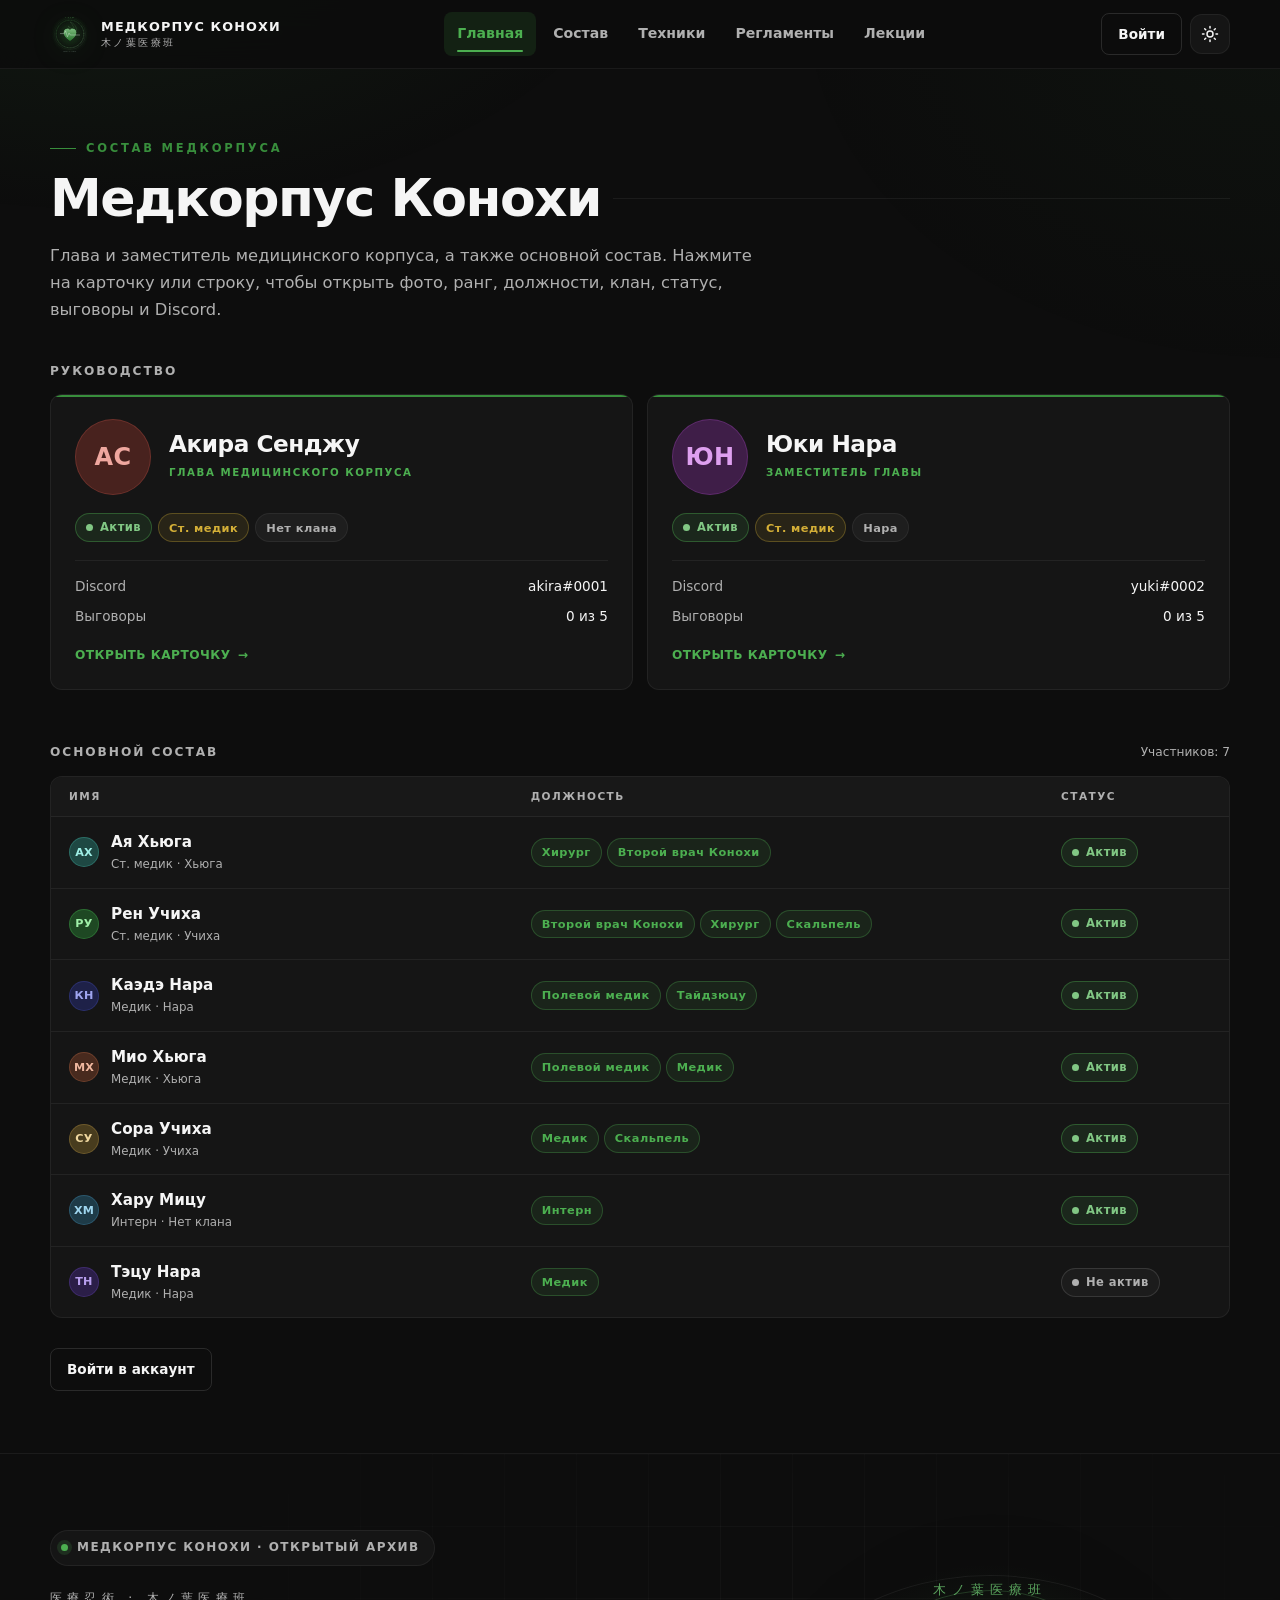
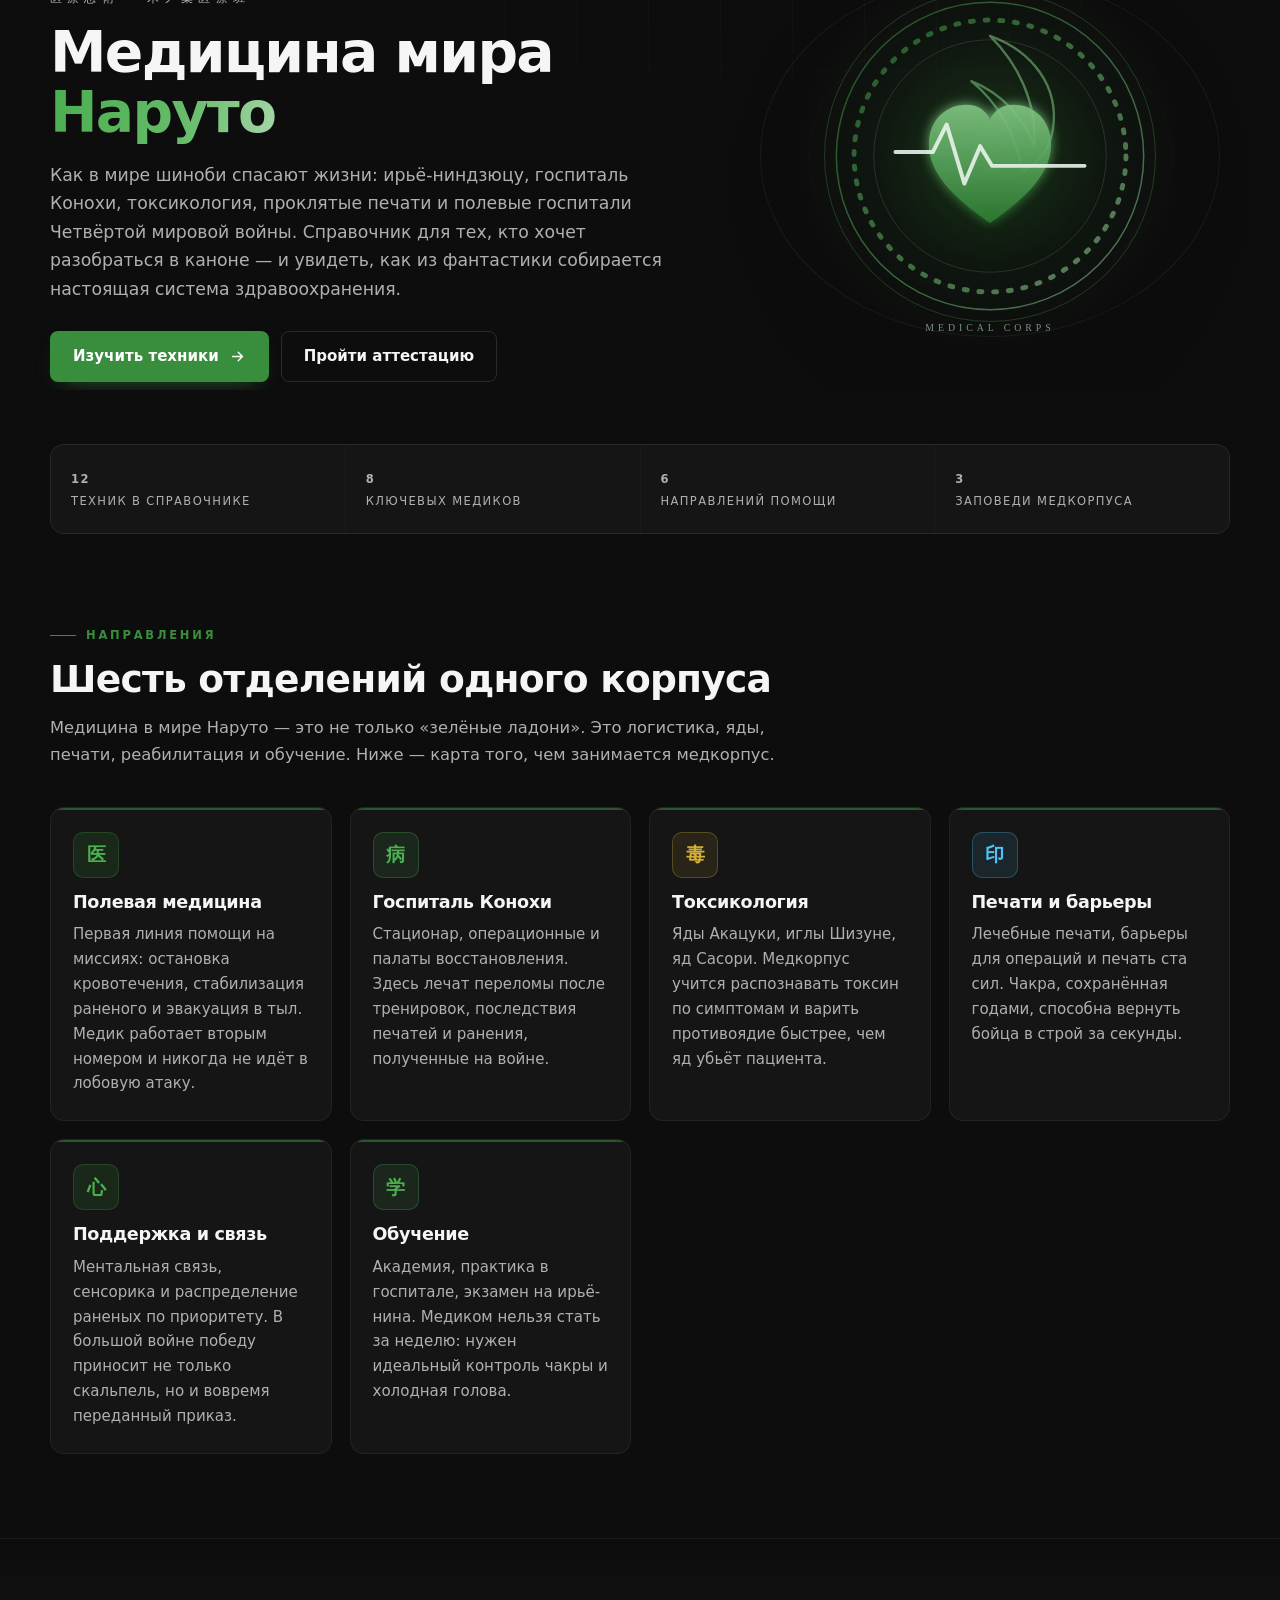
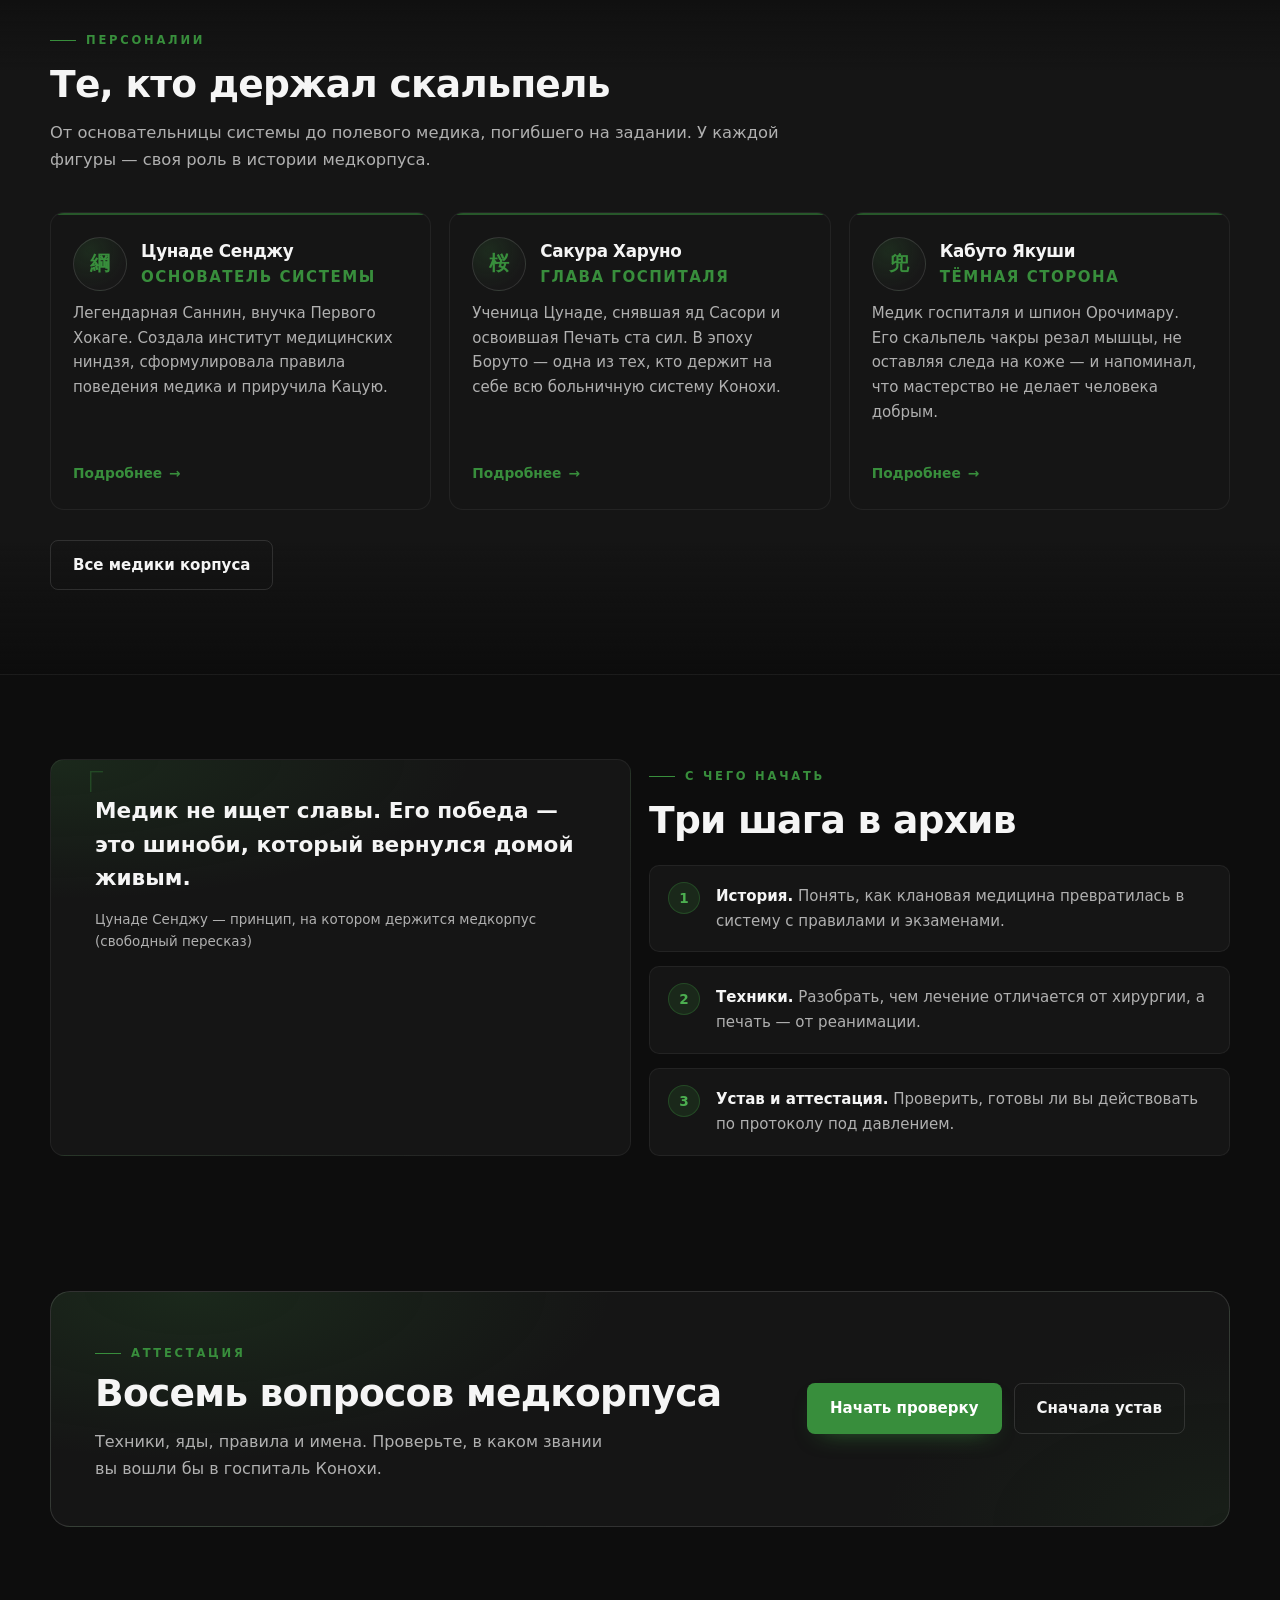
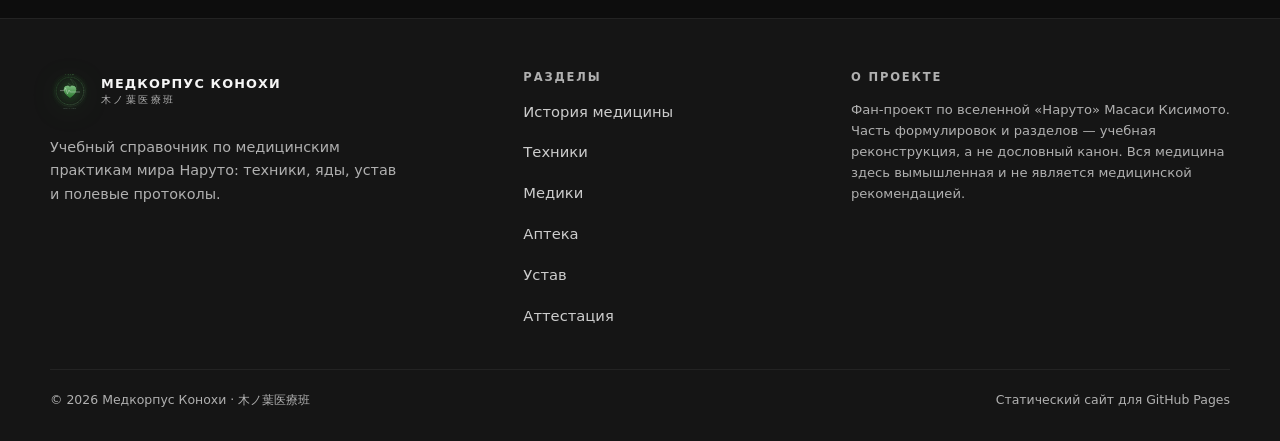
==== commit b5593dc3: "Admin deletion, roster editing, leadership fix, merged roster nav (index.html)" ====
--- a/index.html
+++ b/index.html
@@ -36,7 +36,6 @@
 
       <nav class="nav" id="nav" aria-label="Основная навигация">
         <a href="index.html">Главная</a>
-        <a href="index.html#leadership">Руководство</a>
         <a href="index.html#sostav">Состав</a>
         <a href="tehniki.html">Техники</a>
         <a href="reglament.html">Регламенты</a>
--- a/css/style.css
+++ b/css/style.css
@@ -7,27 +7,27 @@
 :root {
   --header-h: 68px;
 
-  --bg: #07120d;
-  --bg-soft: #0a1711;
-  --panel: #0e1d15;
-  --panel-2: #13261b;
-  --line: rgba(220, 255, 235, 0.09);
-  --line-strong: rgba(220, 255, 235, 0.18);
-  --text: #e8f3ec;
-  --muted: #96b3a3;
-
-  --accent: #35c07a;
-  --accent-2: #66e0a3;
-  --accent-soft: rgba(53, 192, 122, 0.14);
-  --on-accent: #04170e;
-  --gold: #e0b25c;
-  --green: #7ee0a3;
-  --cyan: #56cfe1;
-  --grad-mid: #a9f0c4;
-
-  --shadow: 0 24px 60px -28px rgba(0, 0, 0, 0.9);
-  --radius: 18px;
-  --radius-sm: 12px;
+  --bg: #0d0d0d;
+  --bg-soft: #151515;
+  --panel: #151515;
+  --panel-2: #181818;
+  --line: rgba(255, 255, 255, 0.06);
+  --line-strong: rgba(255, 255, 255, 0.12);
+  --text: #f5f5f5;
+  --muted: #b0b0b0;
+
+  --accent: #388e3c;
+  --accent-2: #4caf50;
+  --accent-soft: rgba(56, 142, 60, 0.16);
+  --on-accent: #ffffff;
+  --gold: #d4af37;
+  --green: #4caf50;
+  --cyan: #4fc3f7;
+  --grad-mid: #66bb6a;
+
+  --shadow: 0 24px 60px -28px rgba(0, 0, 0, 0.95);
+  --radius: 14px;
+  --radius-sm: 10px;
 
   --font-sans: "Manrope", system-ui, -apple-system, "Segoe UI", Roboto, sans-serif;
   --font-display: "Unbounded", "Manrope", system-ui, sans-serif;
@@ -36,25 +36,25 @@
 }
 
 [data-theme="light"] {
-  --bg: #f2f7f1;
-  --bg-soft: #e7f0e6;
-  --panel: #fcfffa;
-  --panel-2: #edf5ec;
-  --line: rgba(16, 40, 28, 0.12);
-  --line-strong: rgba(16, 40, 28, 0.24);
-  --text: #10241a;
-  --muted: #4f6b5c;
-
-  --accent: #0f7a48;
-  --accent-2: #16a05e;
-  --accent-soft: rgba(15, 122, 72, 0.1);
+  --bg: #f6f7f6;
+  --bg-soft: #efefef;
+  --panel: #ffffff;
+  --panel-2: #f2f2f2;
+  --line: rgba(0, 0, 0, 0.09);
+  --line-strong: rgba(0, 0, 0, 0.18);
+  --text: #151515;
+  --muted: #5f6360;
+
+  --accent: #2e7d32;
+  --accent-2: #388e3c;
+  --accent-soft: rgba(46, 125, 50, 0.1);
   --on-accent: #ffffff;
   --gold: #8a6410;
-  --green: #12834f;
-  --cyan: #0d6e7e;
-  --grad-mid: #1f9d63;
-
-  --shadow: 0 24px 60px -30px rgba(20, 60, 40, 0.35);
+  --green: #2e7d32;
+  --cyan: #0277bd;
+  --grad-mid: #43a047;
+
+  --shadow: 0 24px 60px -30px rgba(0, 0, 0, 0.25);
   color-scheme: light;
 }
 
@@ -87,12 +87,11 @@
   z-index: -1;
   pointer-events: none;
   background:
-    radial-gradient(900px 520px at 8% -12%, rgba(53, 192, 122, 0.17), transparent 62%),
-    radial-gradient(820px 620px at 100% 0%, rgba(224, 178, 92, 0.08), transparent 60%),
-    radial-gradient(760px 760px at 50% 115%, rgba(86, 207, 225, 0.07), transparent 62%);
-}
-
-[data-theme="light"] body::before { opacity: 0.55; }
+    radial-gradient(900px 520px at 8% -12%, rgba(56, 142, 60, 0.12), transparent 62%),
+    radial-gradient(820px 620px at 100% 0%, rgba(56, 142, 60, 0.05), transparent 60%);
+}
+
+[data-theme="light"] body::before { opacity: 0.6; }
 
 img, svg { max-width: 100%; }
 img { height: auto; }
@@ -163,12 +162,12 @@
   position: sticky;
   top: 0;
   z-index: 50;
-  background: rgba(7, 18, 13, 0.82);
+  background: rgba(13, 13, 13, 0.9);
   -webkit-backdrop-filter: blur(16px);
   backdrop-filter: blur(16px);
   border-bottom: 1px solid var(--line);
 }
-[data-theme="light"] .site-header { background: rgba(242, 247, 241, 0.85); }
+[data-theme="light"] .site-header { background: rgba(246, 247, 246, 0.9); }
 
 .header-inner {
   width: min(1180px, calc(100% - 40px));
@@ -194,7 +193,7 @@
   width: 40px;
   height: 40px;
   flex: none;
-  filter: drop-shadow(0 4px 14px rgba(53, 192, 122, 0.35));
+  filter: drop-shadow(0 4px 14px rgba(56, 142, 60, 0.3));
 }
 
 .logo-text { display: flex; flex-direction: column; line-height: 1.1; }
@@ -217,12 +216,13 @@
 .nav {
   display: flex;
   align-items: center;
-  gap: 2px;
+  gap: 4px;
 }
 
 .nav a {
-  padding: 8px 12px;
-  border-radius: 999px;
+  position: relative;
+  padding: 10px 13px;
+  border-radius: 8px;
   color: var(--muted);
   font-size: 0.88rem;
   font-weight: 600;
@@ -232,9 +232,18 @@
 }
 .nav a:hover { color: var(--text); background: var(--panel-2); }
 .nav a[aria-current="page"] {
-  color: var(--text);
+  color: var(--accent-2);
   background: var(--accent-soft);
-  box-shadow: inset 0 0 0 1px rgba(53, 192, 122, 0.28);
+}
+.nav a[aria-current="page"]::after {
+  content: "";
+  position: absolute;
+  left: 13px;
+  right: 13px;
+  bottom: 4px;
+  height: 2px;
+  border-radius: 2px;
+  background: var(--accent-2);
 }
 
 .header-actions { display: flex; align-items: center; gap: 8px; flex: none; }
@@ -293,9 +302,9 @@
   align-items: center;
   justify-content: center;
   gap: 10px;
-  padding: 13px 24px;
+  padding: 12px 22px;
   border: 1px solid transparent;
-  border-radius: 999px;
+  border-radius: 8px;
   font: inherit;
   font-size: 0.94rem;
   font-weight: 700;
@@ -306,18 +315,18 @@
 .btn svg { width: 17px; height: 17px; }
 
 .btn--primary {
-  background: linear-gradient(120deg, var(--accent), var(--accent-2));
+  background: var(--accent);
   color: var(--on-accent);
-  box-shadow: 0 16px 34px -16px rgba(53, 192, 122, 0.85);
-}
-.btn--primary:hover { color: var(--on-accent); transform: translateY(-2px); box-shadow: 0 22px 40px -16px rgba(53, 192, 122, 0.95); }
+  box-shadow: 0 10px 24px -14px rgba(56, 142, 60, 0.8);
+}
+.btn--primary:hover { color: var(--on-accent); background: var(--accent-2); transform: translateY(-2px); }
 
 .btn--ghost {
   border-color: var(--line-strong);
-  background: rgba(255, 255, 255, 0.03);
+  background: transparent;
   color: var(--text);
 }
-[data-theme="light"] .btn--ghost { background: rgba(255, 255, 255, 0.5); }
+[data-theme="light"] .btn--ghost { background: rgba(255, 255, 255, 0.6); }
 .btn--ghost:hover { color: var(--text); border-color: var(--accent); transform: translateY(-2px); }
 
 .btn--small { padding: 9px 16px; font-size: 0.85rem; }
@@ -372,13 +381,13 @@
   height: 7px;
   border-radius: 50%;
   background: var(--green);
-  box-shadow: 0 0 0 4px rgba(76, 192, 138, 0.16);
+  box-shadow: 0 0 0 4px rgba(76, 175, 80, 0.16);
   animation: pulse 2.4s ease-in-out infinite;
 }
 
 @keyframes pulse {
-  0%, 100% { box-shadow: 0 0 0 4px rgba(76, 192, 138, 0.16); }
-  50% { box-shadow: 0 0 0 8px rgba(76, 192, 138, 0.04); }
+  0%, 100% { box-shadow: 0 0 0 4px rgba(76, 175, 80, 0.16); }
+  50% { box-shadow: 0 0 0 8px rgba(76, 175, 80, 0.04); }
 }
 
 .hero__jp {
@@ -389,7 +398,8 @@
   text-transform: uppercase;
 }
 
-.hero h1 {
+.hero h1,
+.hero h2 {
   font-family: var(--font-display);
   font-size: clamp(2.05rem, 5vw, 3.55rem);
   font-weight: 700;
@@ -399,7 +409,7 @@
 }
 
 .grad {
-  background: linear-gradient(100deg, var(--accent) 5%, var(--grad-mid) 52%, var(--gold) 95%);
+  background: linear-gradient(100deg, var(--accent-2) 5%, var(--grad-mid) 60%, #a5d6a7 100%);
   -webkit-background-clip: text;
   background-clip: text;
   color: transparent;
@@ -552,10 +562,10 @@
   display: flex;
   flex-direction: column;
   gap: 10px;
-  padding: 26px 24px;
+  padding: 24px 22px;
   border: 1px solid var(--line);
   border-radius: var(--radius);
-  background: linear-gradient(180deg, var(--panel), var(--bg-soft));
+  background: var(--panel);
   overflow: hidden;
   transition: transform 0.25s ease, border-color 0.25s ease, box-shadow 0.25s ease;
 }
@@ -565,12 +575,12 @@
   position: absolute;
   inset: 0 0 auto;
   height: 2px;
-  background: linear-gradient(90deg, var(--accent), transparent 70%);
-  opacity: 0.65;
+  background: var(--accent);
+  opacity: 0.55;
 }
 
 .card:hover {
-  transform: translateY(-4px);
+  transform: translateY(-3px);
   border-color: var(--line-strong);
   box-shadow: var(--shadow);
 }
@@ -592,21 +602,21 @@
 .card .link-more:hover::after { transform: translateX(4px); }
 
 .kanji {
-  width: 48px;
-  height: 48px;
+  width: 46px;
+  height: 46px;
   flex: none;
   display: grid;
   place-items: center;
-  border-radius: 14px;
-  font-size: 1.22rem;
+  border-radius: 10px;
+  font-size: 1.18rem;
   font-weight: 700;
   background: var(--accent-soft);
-  color: var(--accent);
-  border: 1px solid rgba(53, 192, 122, 0.25);
-}
-.kanji--green { background: rgba(76, 192, 138, 0.12); color: var(--green); border-color: rgba(76, 192, 138, 0.28); }
-.kanji--gold { background: rgba(224, 178, 92, 0.12); color: var(--gold); border-color: rgba(224, 178, 92, 0.3); }
-.kanji--cyan { background: rgba(92, 201, 232, 0.12); color: var(--cyan); border-color: rgba(92, 201, 232, 0.3); }
+  color: var(--accent-2);
+  border: 1px solid rgba(56, 142, 60, 0.3);
+}
+.kanji--green { background: rgba(76, 175, 80, 0.12); color: var(--green); border-color: rgba(76, 175, 80, 0.28); }
+.kanji--gold { background: rgba(212, 175, 55, 0.1); color: var(--gold); border-color: rgba(212, 175, 55, 0.28); }
+.kanji--cyan { background: rgba(79, 195, 247, 0.1); color: var(--cyan); border-color: rgba(79, 195, 247, 0.28); }
 
 /* ---------- Теги и чипы ---------- */
 .tag {
@@ -625,9 +635,9 @@
 }
 [data-theme="light"] .tag { background: rgba(40, 30, 18, 0.04); }
 
-.tag--accent { color: var(--accent); border-color: rgba(53, 192, 122, 0.3); background: var(--accent-soft); }
-.tag--green { color: var(--green); border-color: rgba(76, 192, 138, 0.3); background: rgba(76, 192, 138, 0.1); }
-.tag--gold { color: var(--gold); border-color: rgba(224, 178, 92, 0.3); background: rgba(224, 178, 92, 0.1); }
+.tag--accent { color: var(--accent-2); border-color: rgba(56, 142, 60, 0.32); background: var(--accent-soft); }
+.tag--green { color: var(--green); border-color: rgba(76, 175, 80, 0.3); background: rgba(76, 175, 80, 0.1); }
+.tag--gold { color: var(--gold); border-color: rgba(212, 175, 55, 0.3); background: rgba(212, 175, 55, 0.1); }
 
 /* ---------- Фильтры ---------- */
 .filters {
@@ -716,10 +726,10 @@
   color: var(--muted);
   background: var(--panel-2);
 }
-.rank--s { color: #ffd166; background: rgba(224, 178, 92, 0.16); border-color: rgba(224, 178, 92, 0.4); }
-.rank--a { color: var(--accent-2); background: rgba(102, 224, 163, 0.12); border-color: rgba(102, 224, 163, 0.32); }
-.rank--b { color: var(--cyan); background: rgba(92, 201, 232, 0.1); border-color: rgba(92, 201, 232, 0.3); }
-.rank--c { color: var(--green); background: rgba(76, 192, 138, 0.1); border-color: rgba(76, 192, 138, 0.3); }
+.rank--s { color: #e6c34a; background: rgba(212, 175, 55, 0.14); border-color: rgba(212, 175, 55, 0.36); }
+.rank--a { color: var(--accent-2); background: rgba(76, 175, 80, 0.12); border-color: rgba(76, 175, 80, 0.32); }
+.rank--b { color: var(--cyan); background: rgba(79, 195, 247, 0.1); border-color: rgba(79, 195, 247, 0.3); }
+.rank--c { color: var(--green); background: rgba(76, 175, 80, 0.1); border-color: rgba(76, 175, 80, 0.3); }
 
 /* ---------- Персоналии ---------- */
 .person__top { display: flex; align-items: center; gap: 14px; }
@@ -778,8 +788,8 @@
   border: 2px solid var(--accent);
   box-shadow: 0 0 0 4px var(--accent-soft);
 }
-.timeline__item:nth-child(3n + 2)::before { border-color: var(--gold); box-shadow: 0 0 0 4px rgba(224, 178, 92, 0.12); }
-.timeline__item:nth-child(3n)::before { border-color: var(--green); box-shadow: 0 0 0 4px rgba(76, 192, 138, 0.12); }
+.timeline__item:nth-child(3n + 2)::before { border-color: var(--gold); box-shadow: 0 0 0 4px rgba(212, 175, 55, 0.12); }
+.timeline__item:nth-child(3n)::before { border-color: var(--green); box-shadow: 0 0 0 4px rgba(76, 175, 80, 0.12); }
 
 .timeline__year {
   font-family: var(--font-display);
@@ -899,8 +909,8 @@
   place-items: center;
   border-radius: 50%;
   background: var(--accent-soft);
-  border: 1px solid rgba(53, 192, 122, 0.3);
-  color: var(--accent);
+  border: 1px solid rgba(56, 142, 60, 0.32);
+  color: var(--accent-2);
   font-weight: 800;
   font-size: 0.85rem;
 }
@@ -938,8 +948,8 @@
   border: 1px solid var(--line-strong);
   border-radius: calc(var(--radius) + 6px);
   background:
-    radial-gradient(600px 240px at 12% 0%, rgba(53, 192, 122, 0.24), transparent 70%),
-    radial-gradient(500px 260px at 100% 100%, rgba(76, 192, 138, 0.16), transparent 70%),
+    radial-gradient(600px 240px at 12% 0%, rgba(56, 142, 60, 0.16), transparent 70%),
+    radial-gradient(500px 260px at 100% 100%, rgba(56, 142, 60, 0.08), transparent 70%),
     var(--panel);
   overflow: hidden;
 }
@@ -975,7 +985,7 @@
 }
 .q label:hover { border-color: var(--line-strong); background: var(--panel-2); }
 .q input { margin-top: 3px; accent-color: var(--accent); flex: none; }
-.q label.is-correct { border-color: rgba(76, 192, 138, 0.6); background: rgba(76, 192, 138, 0.1); }
+.q label.is-correct { border-color: rgba(76, 175, 80, 0.6); background: rgba(76, 175, 80, 0.1); }
 .q label.is-wrong { border-color: rgba(224, 82, 82, 0.55); background: rgba(224, 82, 82, 0.08); }
 
 .quiz__actions { display: flex; flex-wrap: wrap; gap: 12px; margin-top: 24px; }
@@ -1092,7 +1102,8 @@
   .icon-btn { width: 36px; height: 36px; border-radius: 10px; }
   .user-chip { gap: 6px; padding: 3px 6px 3px 3px; }
   .user-chip .avatar { width: 26px; height: 26px; font-size: 0.62rem; }
-  .hero h1 { font-size: 2rem; }
+  .hero h1,
+  .hero h2 { font-size: 2rem; }
   .hero__jp { letter-spacing: 0.28em; }
   .btn { width: 100%; }
   .cta__actions { width: 100%; }
--- a/css/app.css
+++ b/css/app.css
@@ -236,7 +236,7 @@
 .auth-tabs button[aria-selected="true"] {
   background: var(--accent);
   color: var(--on-accent);
-  box-shadow: 0 8px 20px -12px rgba(53, 192, 122, 0.9);
+  box-shadow: 0 8px 20px -12px rgba(56, 142, 60, 0.9);
 }
 
 .auth-forms > form { display: none; }
@@ -253,17 +253,23 @@
 }
 
 /* ---------- Состав ---------- */
-.roster { padding-top: clamp(34px, 5vw, 56px); }
+.roster {
+  padding-top: clamp(34px, 5vw, 62px);
+  padding-bottom: clamp(34px, 5vw, 62px);
+  border-bottom: 1px solid var(--line);
+}
 
 .roster__title {
   display: flex;
   align-items: center;
   gap: 12px;
   margin: 0 0 16px;
-  font-family: var(--font-display);
-  font-size: clamp(1.1rem, 2.2vw, 1.5rem);
-  font-weight: 700;
-  letter-spacing: -0.01em;
+  font-family: var(--font-sans);
+  font-size: 0.76rem;
+  font-weight: 800;
+  letter-spacing: 0.16em;
+  text-transform: uppercase;
+  color: var(--muted);
 }
 .roster__title::after {
   content: "";
@@ -272,34 +278,44 @@
   background: var(--line);
 }
 
-.roster__title--lead { margin: 8px 0 0; font-size: clamp(1.9rem, 5vw, 3.2rem); }
-.roster__title--lead::before {
-  content: "指揮";
-  font-size: 0.45em;
-  color: var(--accent);
-  letter-spacing: 0.1em;
-}
-
-.roster__head { margin-bottom: clamp(20px, 3vw, 30px); }
-.roster__head .lead { margin-top: 14px; max-width: 72ch; }
+.roster__title--lead {
+  margin: 10px 0 0;
+  font-family: var(--font-display);
+  font-size: clamp(1.9rem, 5vw, 3.25rem);
+  font-weight: 700;
+  letter-spacing: -0.03em;
+  text-transform: none;
+  color: var(--text);
+}
+.roster__title--lead::before { content: none; }
+
+.roster__head { margin-bottom: clamp(24px, 4vw, 40px); }
+.roster__head .lead { margin-top: 14px; max-width: 68ch; }
+
+.roster-block + .roster-block { margin-top: clamp(32px, 5vw, 52px); }
+.roster-block__head {
+  display: flex;
+  flex-wrap: wrap;
+  align-items: baseline;
+  justify-content: space-between;
+  gap: 8px 16px;
+}
+.roster-count { font-size: 0.76rem; color: var(--muted); }
 
 .roster-lead {
   display: grid;
   grid-template-columns: repeat(2, minmax(0, 1fr));
-  gap: 16px;
-  margin-bottom: clamp(28px, 4vw, 40px);
+  gap: 14px;
 }
 
 .leader-card {
   position: relative;
   display: grid;
-  gap: 16px;
+  gap: 18px;
   padding: 24px;
   border: 1px solid var(--line);
-  border-radius: calc(var(--radius) + 4px);
-  background:
-    radial-gradient(500px 220px at 100% 0%, var(--accent-soft), transparent 70%),
-    linear-gradient(180deg, var(--panel), var(--bg-soft));
+  border-radius: 12px;
+  background: var(--panel);
   color: var(--text);
   text-align: left;
   font: inherit;
@@ -311,24 +327,31 @@
   content: "";
   position: absolute;
   inset: 0 0 auto;
-  height: 3px;
-  background: linear-gradient(90deg, var(--accent), var(--accent-2) 55%, transparent);
+  height: 2px;
+  background: var(--accent);
 }
 .leader-card:hover {
-  transform: translateY(-4px);
-  border-color: var(--line-strong);
+  transform: translateY(-3px);
+  border-color: rgba(76, 175, 80, 0.45);
   box-shadow: var(--shadow);
 }
 
-.leader-card__top { display: flex; align-items: center; gap: 16px; }
-.leader-card__name { margin: 0; font-size: 1.15rem; }
+.leader-card__top { display: flex; align-items: center; gap: 18px; }
+.leader-card__name {
+  display: block;
+  font-family: var(--font-display);
+  font-size: clamp(1.15rem, 2vw, 1.45rem);
+  font-weight: 700;
+  line-height: 1.2;
+  letter-spacing: -0.02em;
+}
 .leader-card__role {
-  margin: 4px 0 0;
-  font-size: 0.68rem;
+  margin: 5px 0 0;
+  font-size: 0.64rem;
   font-weight: 800;
-  letter-spacing: 0.16em;
+  letter-spacing: 0.15em;
   text-transform: uppercase;
-  color: var(--accent);
+  color: var(--accent-2);
 }
 .leader-card__meta {
   display: flex;
@@ -337,23 +360,25 @@
 }
 .leader-card__facts {
   display: grid;
-  gap: 6px;
+  gap: 7px;
   margin: 0;
   padding-top: 14px;
-  border-top: 1px dashed var(--line);
+  border-top: 1px solid var(--line);
   font-size: 0.85rem;
   color: var(--muted);
 }
-.leader-card__facts div { display: flex; justify-content: space-between; gap: 14px; }
-.leader-card__facts dt { flex: none; }
-.leader-card__facts dd { margin: 0; color: var(--text); text-align: right; }
+.leader-card__facts > span { display: flex; justify-content: space-between; gap: 14px; }
+.leader-card__facts > span > span:first-child { flex: none; }
+.leader-card__facts > span > span:last-child { color: var(--text); text-align: right; }
 .leader-card__open {
   display: inline-flex;
   align-items: center;
   gap: 7px;
-  font-size: 0.8rem;
+  font-size: 0.76rem;
   font-weight: 800;
-  color: var(--accent);
+  letter-spacing: 0.04em;
+  text-transform: uppercase;
+  color: var(--accent-2);
 }
 .leader-card__open::after { content: "→"; transition: transform 0.2s ease; }
 .leader-card:hover .leader-card__open::after { transform: translateX(4px); }
@@ -369,29 +394,48 @@
 .leader-card--empty:hover { transform: none; box-shadow: none; }
 .leader-card--empty strong { color: var(--text); }
 
-.roster-list { display: grid; gap: 8px; }
+.roster-table {
+  border: 1px solid var(--line);
+  border-radius: 12px;
+  background: var(--panel);
+  overflow: hidden;
+}
+
+.roster-table__head {
+  display: grid;
+  grid-template-columns: minmax(0, 1.3fr) minmax(0, 1.5fr) 150px;
+  gap: 16px;
+  padding: 11px 18px;
+  background: var(--panel-2);
+  border-bottom: 1px solid var(--line);
+  font-size: 0.66rem;
+  font-weight: 800;
+  letter-spacing: 0.14em;
+  text-transform: uppercase;
+  color: var(--muted);
+}
+
+.roster-list { display: grid; }
 
 .roster-row {
   display: grid;
-  grid-template-columns: minmax(0, 1.15fr) minmax(0, 1.5fr) auto auto;
+  grid-template-columns: minmax(0, 1.3fr) minmax(0, 1.5fr) 150px;
   align-items: center;
   gap: 16px;
   width: 100%;
-  padding: 12px 16px;
-  border: 1px solid var(--line);
-  border-radius: 14px;
-  background: var(--panel);
+  padding: 13px 18px;
+  border: 0;
+  border-bottom: 1px solid var(--line);
+  border-radius: 0;
+  background: transparent;
   color: var(--text);
   text-align: left;
   font: inherit;
   cursor: pointer;
-  transition: border-color 0.2s ease, background 0.2s ease, transform 0.2s ease;
-}
-.roster-row:hover {
-  border-color: var(--line-strong);
-  background: var(--panel-2);
-  transform: translateX(3px);
-}
+  transition: background 0.18s ease;
+}
+.roster-row:last-child { border-bottom: 0; }
+.roster-row:hover { background: rgba(56, 142, 60, 0.07); }
 
 .roster-row__person { display: flex; align-items: center; gap: 12px; min-width: 0; }
 .roster-row__name {
@@ -409,14 +453,12 @@
   gap: 5px;
   min-width: 0;
 }
-.roster-row__warn { font-size: 0.76rem; color: var(--muted); white-space: nowrap; }
-.roster-row__warn--on { color: #ff9d9d; font-weight: 700; }
-[data-theme="light"] .roster-row__warn--on { color: #b42318; }
+.roster-row .status { justify-self: start; }
 
 .roster-empty {
   padding: 22px;
   border: 1px dashed var(--line-strong);
-  border-radius: 14px;
+  border-radius: 12px;
   color: var(--muted);
   text-align: center;
   font-size: 0.9rem;
@@ -443,9 +485,9 @@
   background: currentColor;
 }
 .status--active {
-  color: var(--accent-2);
-  border-color: rgba(53, 192, 122, 0.38);
-  background: rgba(53, 192, 122, 0.1);
+  color: #81c784;
+  border-color: rgba(76, 175, 80, 0.38);
+  background: rgba(76, 175, 80, 0.12);
 }
 .status--inactive {
   color: var(--muted);
@@ -854,13 +896,14 @@
 
 @media (max-width: 760px) {
   .roster-lead { grid-template-columns: 1fr; }
+  .roster-table__head { display: none; }
   .roster-row {
-    grid-template-columns: minmax(0, 1fr) auto;
-    gap: 10px 14px;
+    grid-template-columns: minmax(0, 1fr);
+    gap: 8px;
+    padding: 14px 16px;
   }
-  .roster-row__positions { grid-column: 1 / -1; }
-  .roster-row__warn { grid-column: 1; }
-  .roster-row .status { grid-column: 2; grid-row: 1; justify-self: end; }
+  .roster-row__positions { justify-self: start; }
+  .roster-row .status { justify-self: start; }
   .member-facts { grid-template-columns: 1fr; gap: 4px; }
   .member-facts dd { margin-bottom: 8px; }
   .field-grid { grid-template-columns: 1fr; }
@@ -886,8 +929,15 @@
   .profile-facts li { grid-template-columns: 1fr; gap: 2px; }
 }
 
-@media (max-width: 380px) {
+@media (max-width: 430px) {
+  .header-inner { gap: 6px; }
   .header-actions { gap: 4px; }
+  .logo-mark { width: 30px; height: 30px; }
+  .logo-title { font-size: 0.58rem; letter-spacing: 0; }
+  .logo-sub { display: none; }
+  .icon-btn { width: 32px; height: 32px; border-radius: 9px; }
+  .icon-btn svg { width: 16px; height: 16px; }
+  .auth-login { padding: 8px 10px; font-size: 0.78rem; }
   .user-chip { padding-right: 4px; }
   .user-chip__dev { display: none; }
 }
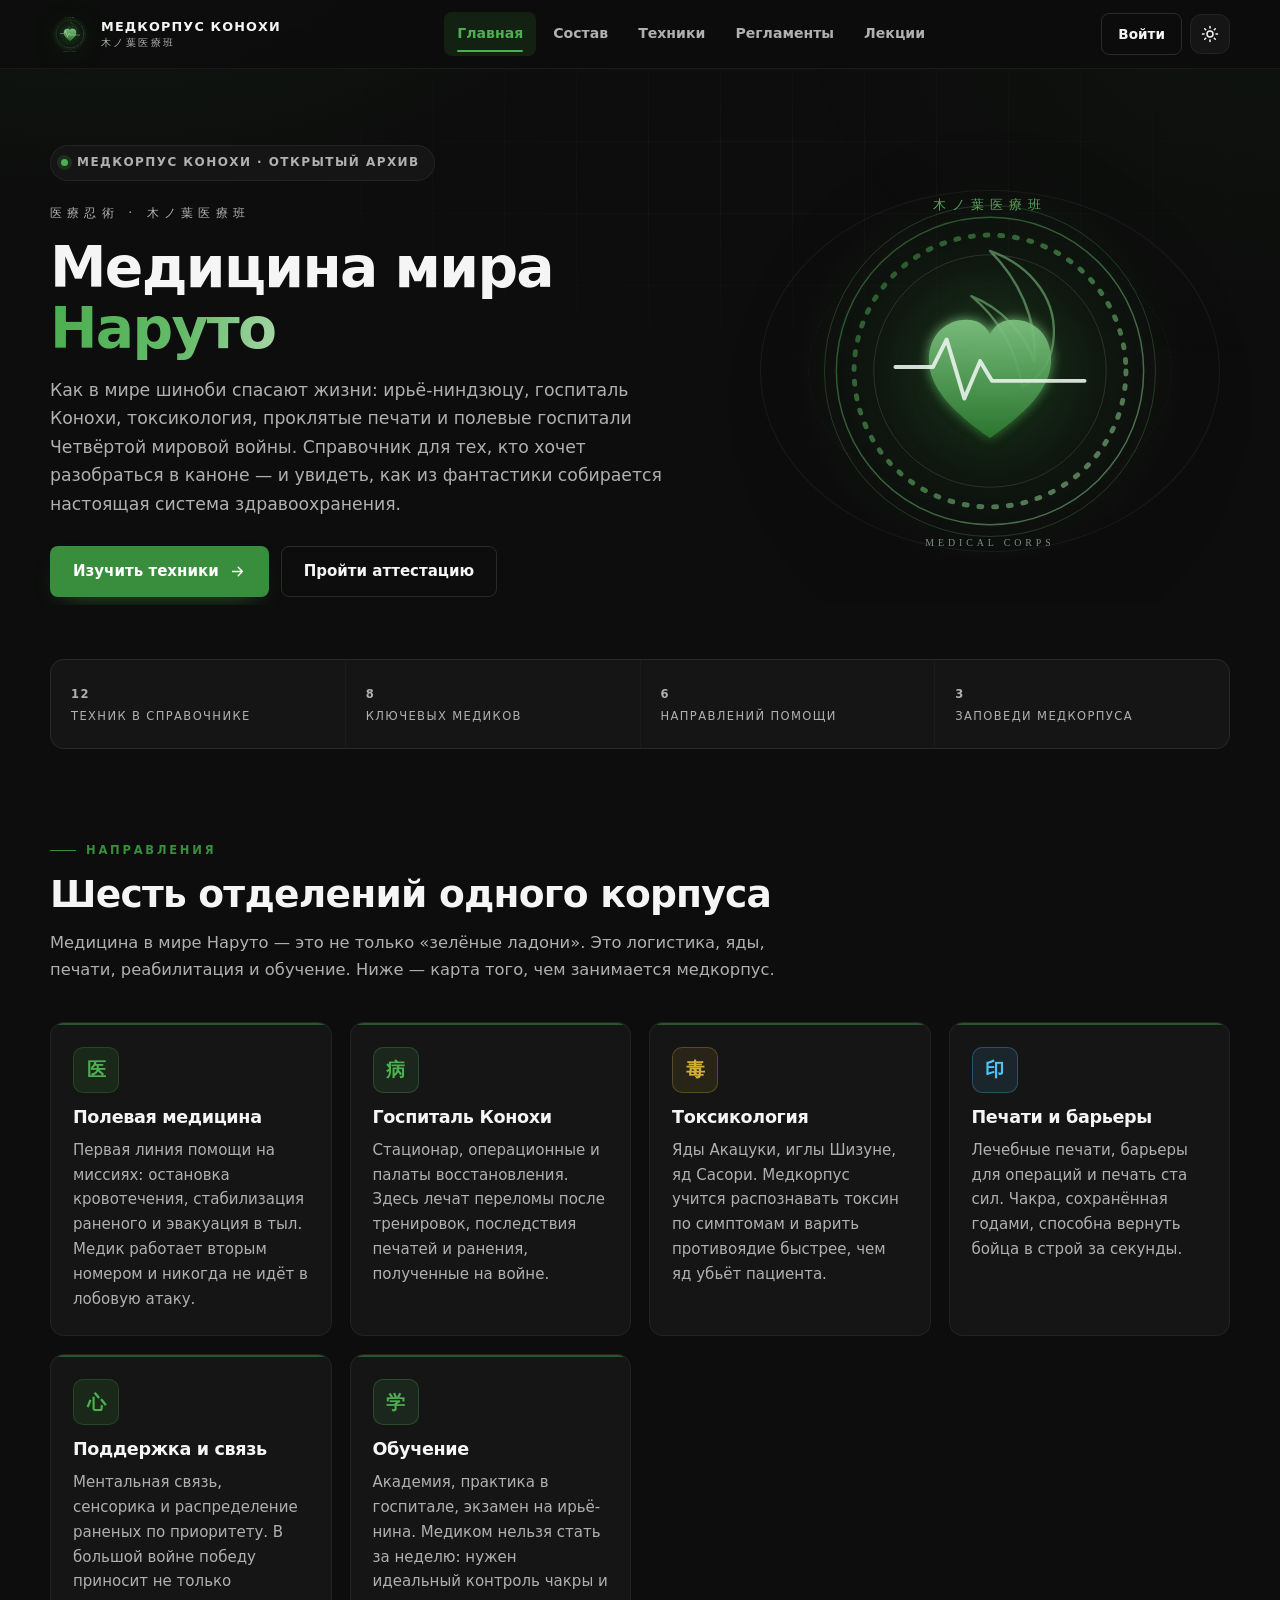
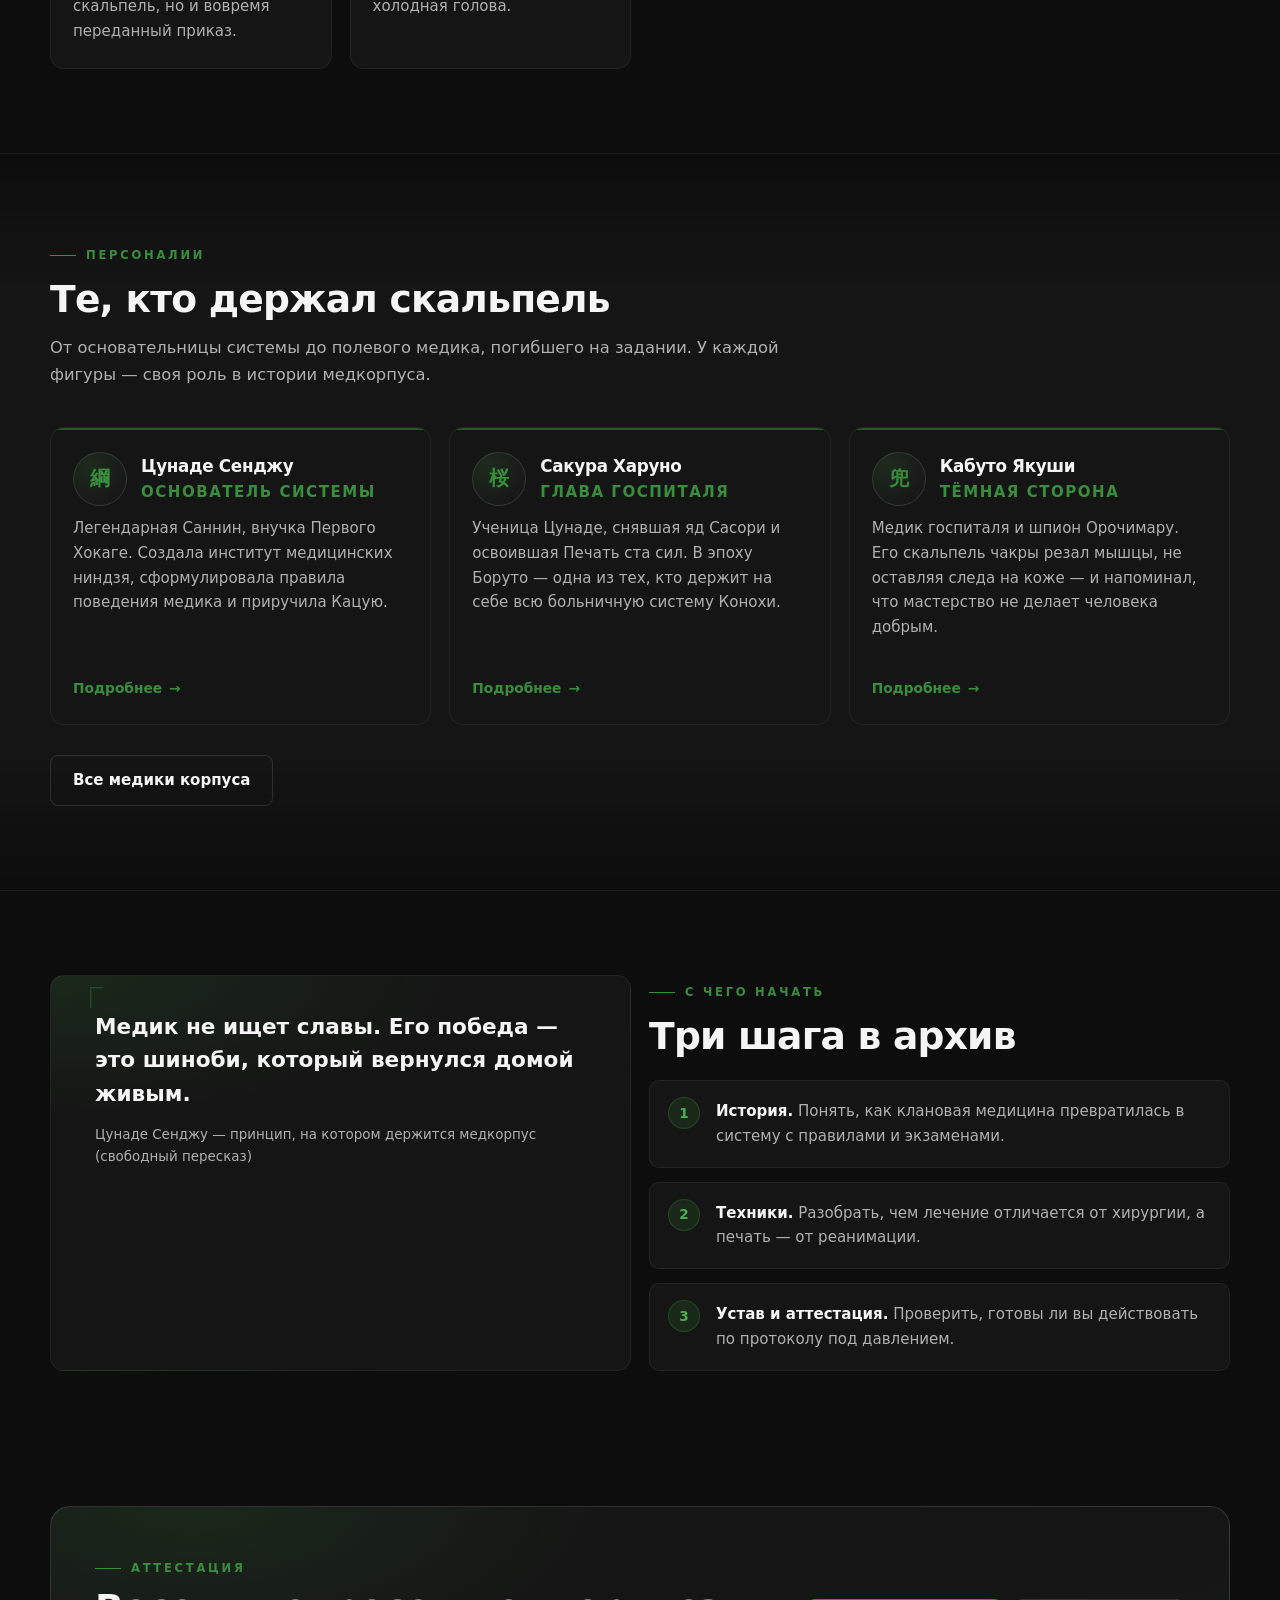
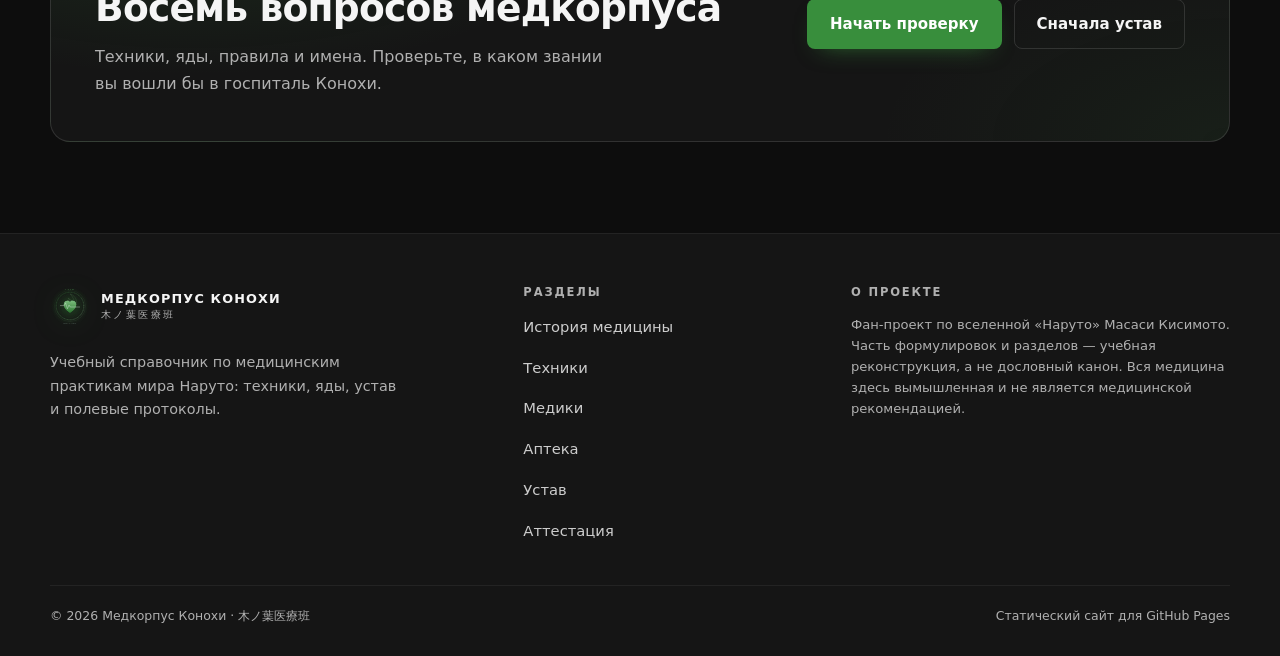
==== commit 23b85b6b: "Move roster to its own page and remove demo notices" ====
--- a/index.html
+++ b/index.html
@@ -36,7 +36,7 @@
 
       <nav class="nav" id="nav" aria-label="Основная навигация">
         <a href="index.html">Главная</a>
-        <a href="index.html#sostav">Состав</a>
+        <a href="sostav.html">Состав</a>
         <a href="tehniki.html">Техники</a>
         <a href="reglament.html">Регламенты</a>
         <a href="lekcii.html">Лекции</a>
@@ -62,51 +62,13 @@
   </header>
 
   <main id="main">
-    <!-- Состав -->
-    <section class="roster" id="sostav" aria-labelledby="sostavTitle">
-      <div class="container">
-        <div class="roster__head reveal">
-          <span class="eyebrow">Состав медкорпуса</span>
-          <h1 class="roster__title roster__title--lead" id="sostavTitle">Медкорпус Конохи</h1>
-          <p class="lead">Глава и заместитель медицинского корпуса, а также основной состав. Нажмите на карточку или строку, чтобы открыть фото, ранг, должности, клан, статус, выговоры и Discord.</p>
-        </div>
-
-        <div class="roster-block reveal" id="leadership">
-          <div class="roster-block__head">
-            <h2 class="roster__title">Руководство</h2>
-          </div>
-          <div class="roster-lead" id="rosterLead"></div>
-        </div>
-
-        <div class="roster-block reveal" id="osnovnoy-sostav">
-          <div class="roster-block__head">
-            <h2 class="roster__title">Основной состав</h2>
-            <span class="roster-count" id="rosterCount"></span>
-          </div>
-          <div class="roster-table">
-            <div class="roster-table__head" aria-hidden="true">
-              <span>Имя</span>
-              <span>Должность</span>
-              <span>Статус</span>
-            </div>
-            <div class="roster-list" id="rosterList"></div>
-          </div>
-          <p class="roster-empty" id="rosterEmpty" hidden>Основной состав пока пуст.</p>
-        </div>
-
-        <div class="section__foot">
-          <a class="btn btn--ghost btn--small" href="login.html">Войти в аккаунт</a>
-        </div>
-      </div>
-    </section>
-
     <!-- Главный блок -->
     <section class="hero">
       <div class="hero__inner">
         <div class="hero__text">
           <span class="badge"><span class="badge__dot"></span> Медкорпус Конохи · открытый архив</span>
           <p class="hero__jp">医療忍術 · 木ノ葉医療班</p>
-          <h2>Медицина мира <span class="grad">Наруто</span></h2>
+          <h1>Медицина мира <span class="grad">Наруто</span></h1>
           <p class="lead">Как в мире шиноби спасают жизни: ирьё-ниндзюцу, госпиталь Конохи, токсикология, проклятые печати и полевые госпитали Четвёртой мировой войны. Справочник для тех, кто хочет разобраться в каноне — и увидеть, как из фантастики собирается настоящая система здравоохранения.</p>
           <div class="hero__actions">
             <a class="btn btn--primary" href="tehniki.html">
@@ -328,13 +290,8 @@
 
   <button class="to-top" id="toTop" type="button" aria-label="Наверх">↑</button>
 
-  <dialog class="member-dialog" id="memberDialog" aria-labelledby="memberDialogTitle">
-    <div id="memberDialogBody"></div>
-  </dialog>
-
   <script src="js/store.js" defer></script>
   <script src="js/auth.js" defer></script>
-  <script src="js/roster.js" defer></script>
   <script src="js/main.js" defer></script>
 </body>
 </html>
--- a/css/app.css
+++ b/css/app.css
@@ -159,6 +159,160 @@
   color: var(--text);
 }
 
+/* Пикер должностей */
+.position-picker { display: grid; gap: 15px; }
+.position-group { display: grid; gap: 8px; }
+.position-group__label {
+  font-size: 0.7rem;
+  font-weight: 800;
+  letter-spacing: 0.12em;
+  text-transform: uppercase;
+  color: var(--muted);
+}
+.check--position { position: relative; padding-left: 35px; }
+.check--position input {
+  position: absolute;
+  opacity: 0;
+  width: 1px;
+  height: 1px;
+  pointer-events: none;
+}
+.check__mark {
+  position: absolute;
+  left: 12px;
+  top: 50%;
+  width: 15px;
+  height: 15px;
+  margin-top: -7.5px;
+  border: 1px solid var(--line-strong);
+  border-radius: 4px;
+  background: var(--panel-2);
+  transition: border-color 0.15s ease, background 0.15s ease;
+}
+.check--position:has(input:checked) .check__mark {
+  border-color: var(--accent);
+  background: var(--accent);
+}
+.check--position:has(input:checked) .check__mark::after {
+  content: "";
+  position: absolute;
+  left: 4px;
+  top: 1px;
+  width: 4px;
+  height: 8px;
+  border: solid var(--on-accent);
+  border-width: 0 2px 2px 0;
+  transform: rotate(45deg);
+}
+.check__star { color: var(--gold); font-size: 0.78rem; }
+.position-picker__foot {
+  display: flex;
+  flex-wrap: wrap;
+  align-items: center;
+  justify-content: space-between;
+  gap: 8px;
+}
+.position-picker__count {
+  font-size: 0.74rem;
+  font-weight: 700;
+  color: var(--accent-2);
+  white-space: nowrap;
+}
+
+/* Редактор выговоров */
+.warning-editor { display: grid; gap: 10px; }
+.warning-editor__row {
+  position: relative;
+  display: grid;
+  grid-template-columns: minmax(0, 1fr) auto auto;
+  align-items: center;
+  gap: 10px 14px;
+  padding: 12px 14px;
+  border: 1px solid var(--line);
+  border-radius: 12px;
+  background: var(--panel);
+}
+.warning-editor__label { display: grid; gap: 2px; }
+.warning-editor__label b { font-size: 0.88rem; }
+.warning-editor__label span { font-size: 0.72rem; color: var(--muted); }
+.warning-editor__dots { display: flex; gap: 5px; }
+.warning-editor__dot {
+  width: 10px;
+  height: 10px;
+  border-radius: 50%;
+  border: 1px solid var(--line-strong);
+  background: var(--panel-2);
+  transition: background 0.15s ease, border-color 0.15s ease;
+}
+.warning-editor__dot.is-on {
+  border-color: rgba(224, 82, 82, 0.7);
+  background: #e05252;
+  box-shadow: 0 0 0 3px rgba(224, 82, 82, 0.12);
+}
+.warning-editor__control { display: inline-flex; align-items: center; gap: 8px; }
+.warn-step {
+  width: 30px;
+  height: 30px;
+  display: grid;
+  place-items: center;
+  border: 1px solid var(--line-strong);
+  border-radius: 8px;
+  background: var(--panel-2);
+  color: var(--text);
+  font: inherit;
+  font-size: 1.05rem;
+  font-weight: 700;
+  line-height: 1;
+  cursor: pointer;
+  transition: border-color 0.15s ease, background 0.15s ease, color 0.15s ease;
+}
+.warn-step:hover:not(:disabled) { border-color: var(--accent); color: var(--accent-2); }
+.warn-step:disabled { opacity: 0.35; cursor: not-allowed; }
+.warning-editor__count {
+  min-width: 42px;
+  text-align: center;
+  font-size: 0.78rem;
+  font-weight: 800;
+  color: var(--muted);
+}
+.warning-editor input[data-warn-box] {
+  position: absolute;
+  opacity: 0;
+  width: 1px;
+  height: 1px;
+  pointer-events: none;
+}
+
+/* Предпросмотр фото */
+.photo-preview {
+  display: grid;
+  gap: 10px;
+  padding: 12px;
+  border: 1px solid var(--line);
+  border-radius: 12px;
+  background: var(--panel);
+}
+.photo-preview img {
+  width: 100%;
+  max-width: 220px;
+  max-height: 220px;
+  object-fit: contain;
+  border-radius: 10px;
+  background: var(--panel-2);
+}
+.photo-preview__text {
+  font-size: 0.78rem;
+  line-height: 1.5;
+  color: var(--muted);
+  overflow-wrap: anywhere;
+}
+.photo-preview.is-ok { border-color: rgba(76, 175, 80, 0.45); }
+.photo-preview.is-error { border-color: rgba(224, 82, 82, 0.5); }
+.photo-preview.is-error .photo-preview__text { color: #ff9d9d; }
+[data-theme="light"] .photo-preview.is-error .photo-preview__text { color: #b42318; }
+.avatar--pending { color: var(--muted); }
+
+
 /* ---------- Вход и регистрация ---------- */
 .auth-layout {
   display: grid;
@@ -621,6 +775,40 @@
   letter-spacing: 0.04em;
 }
 .member-facts dd { margin: 0; display: flex; flex-wrap: wrap; gap: 6px; align-items: center; }
+
+/* Блок управления для разработчика */
+.member-admin {
+  display: grid;
+  gap: 10px;
+  padding: 14px 16px;
+  border: 1px dashed rgba(224, 82, 82, 0.4);
+  border-radius: 12px;
+  background: rgba(224, 82, 82, 0.05);
+}
+.member-admin__head { display: grid; gap: 4px; }
+.member-admin__head .eyebrow { margin: 0; }
+.member-admin__head p { margin: 0; font-size: 0.78rem; color: var(--muted); line-height: 1.5; }
+.member-admin__actions { display: flex; flex-wrap: wrap; gap: 8px; }
+
+.member-form__actions {
+  display: flex;
+  flex-wrap: wrap;
+  justify-content: flex-end;
+  gap: 10px;
+  padding-top: 4px;
+}
+
+.btn--danger {
+  border-color: rgba(224, 82, 82, 0.55);
+  color: #ff9d9d;
+}
+.btn--danger:hover {
+  border-color: #e05252;
+  color: #ffd0d0;
+  background: rgba(224, 82, 82, 0.12);
+}
+[data-theme="light"] .btn--danger { color: #b42318; }
+
 
 /* ---------- Личный кабинет ---------- */
 .account-grid {
@@ -913,6 +1101,16 @@
 }
 
 @media (max-width: 560px) {
+  .warning-editor__row {
+    grid-template-columns: minmax(0, 1fr) auto;
+    grid-template-areas:
+      "label control"
+      "dots control";
+    gap: 8px 12px;
+  }
+  .warning-editor__label { grid-area: label; }
+  .warning-editor__dots { grid-area: dots; }
+  .warning-editor__control { grid-area: control; }
   .user-chip__name { display: none; }
   .user-chip { padding-right: 8px; }
   .auth-tabs button { font-size: 0.82rem; padding: 8px 10px; }
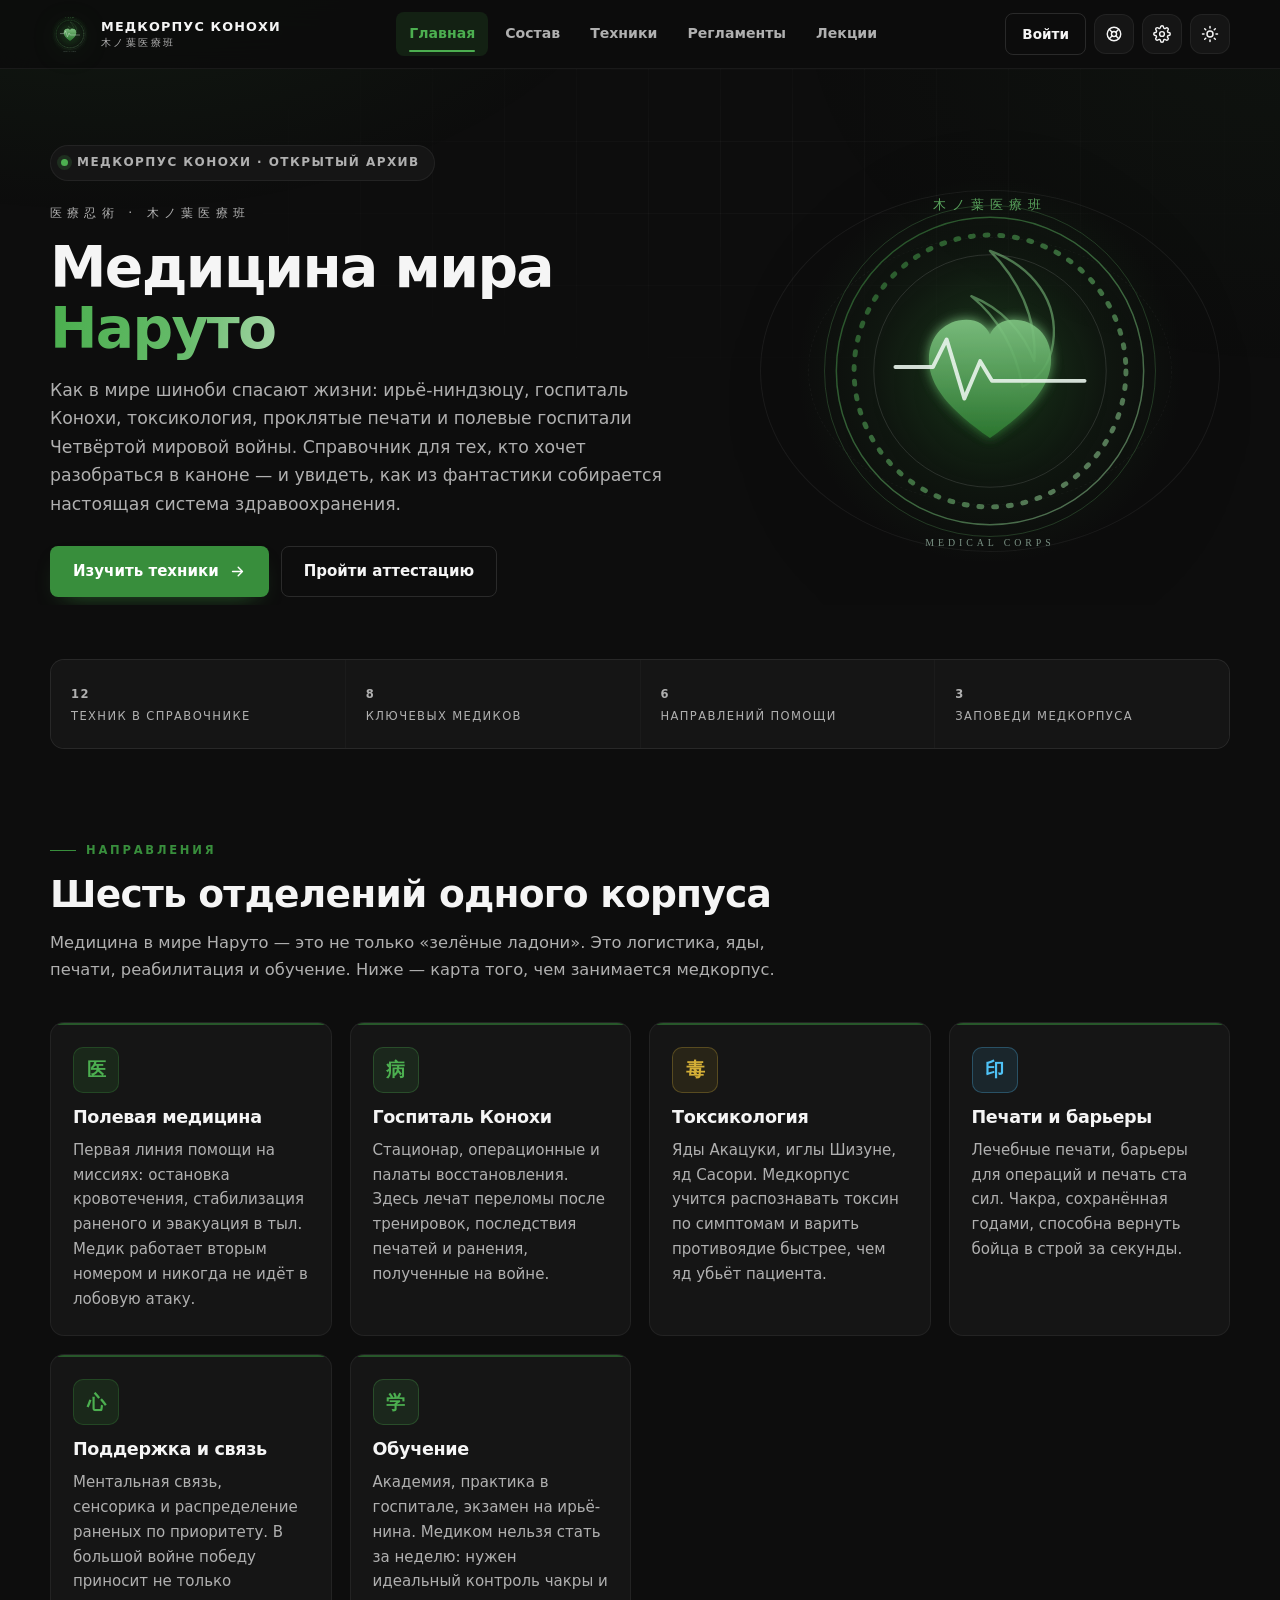
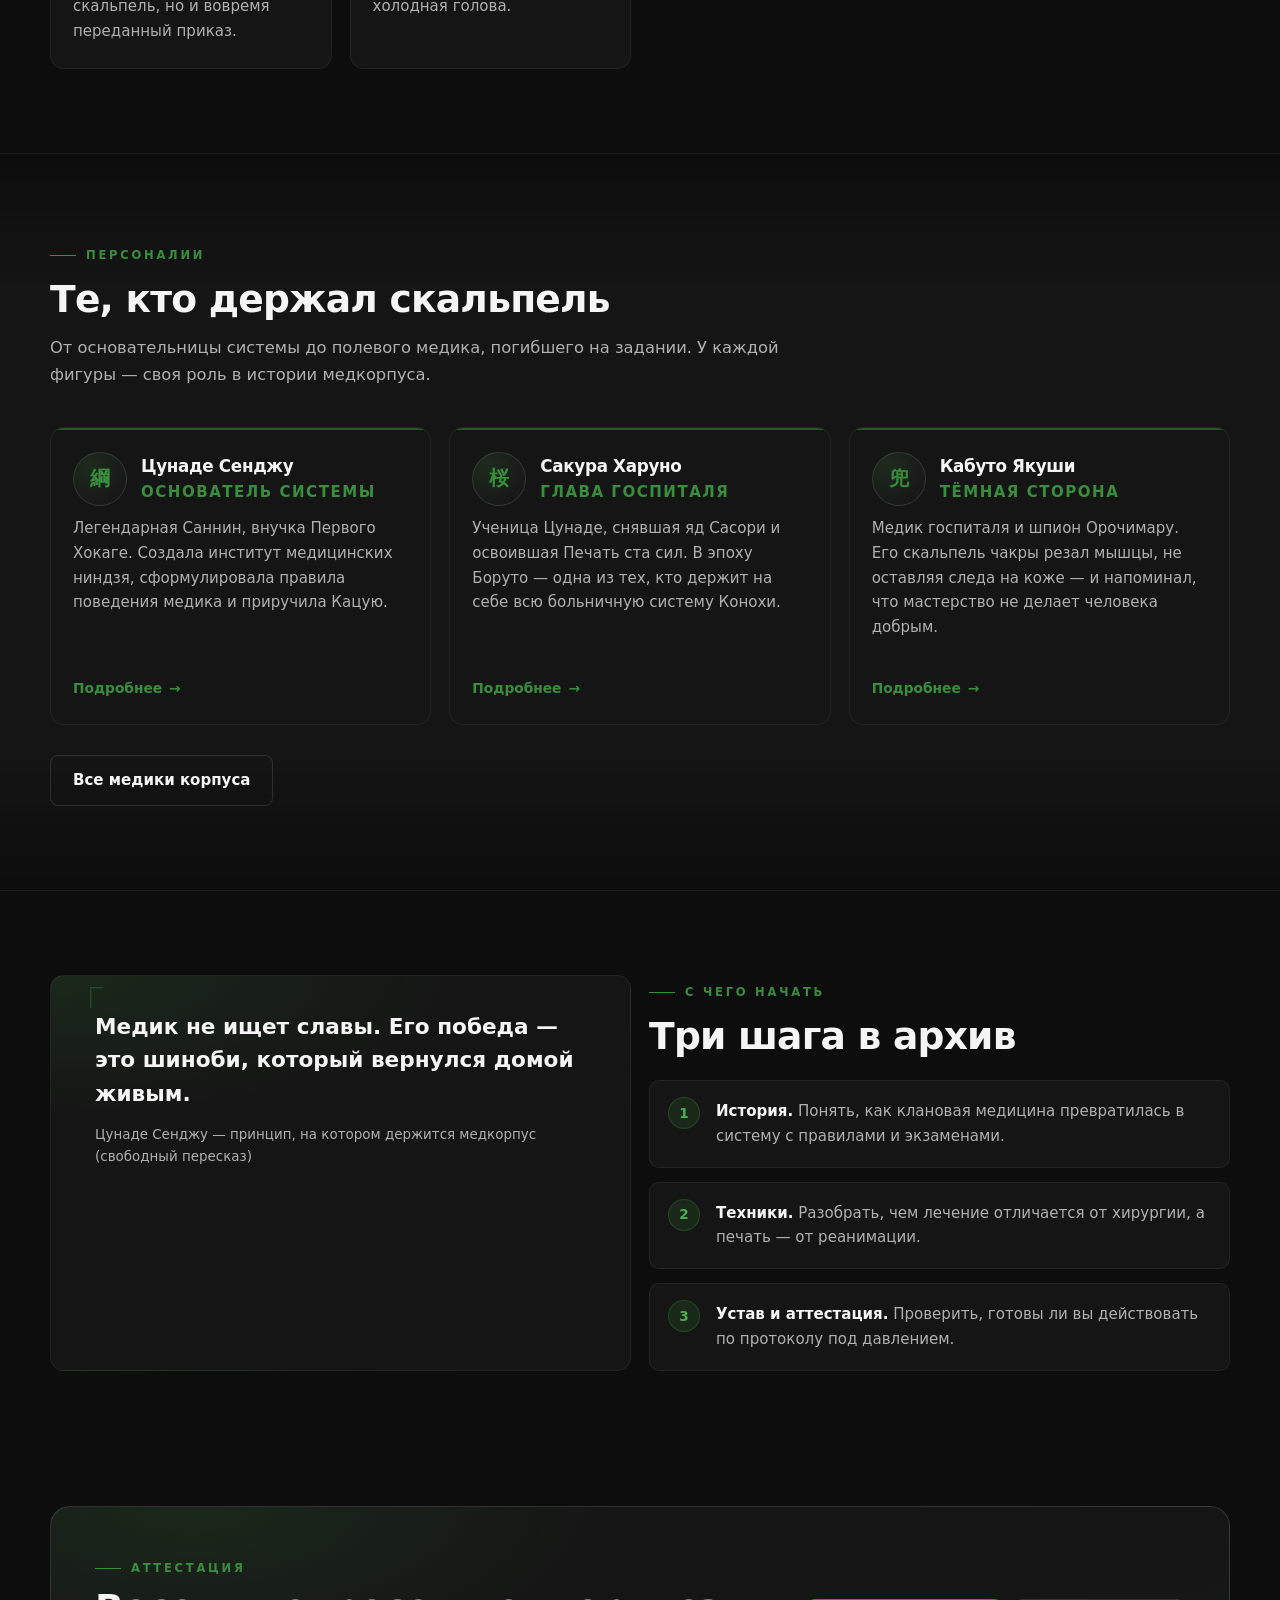
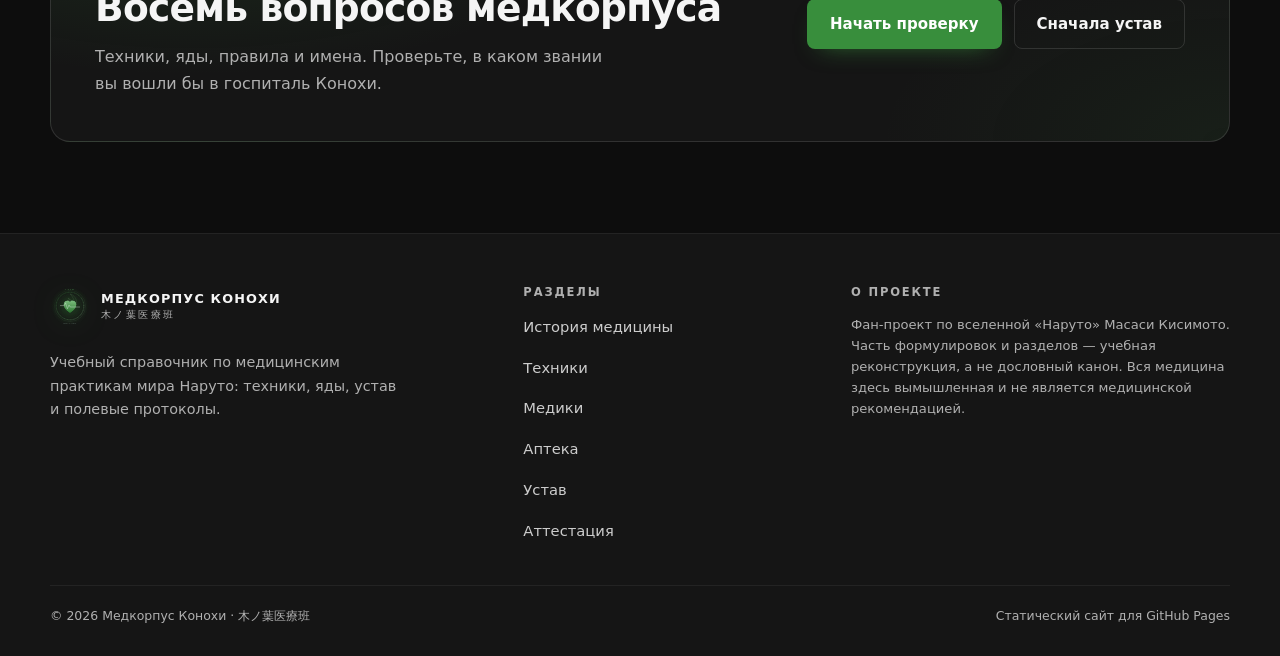
==== commit b4b1abfc: "Add site settings, 4 languages and tech support" ====
--- a/index.html
+++ b/index.html
@@ -20,6 +20,7 @@
     document.documentElement.classList.add("js");
     try { var t = localStorage.getItem("medcorpus-theme"); if (t) document.documentElement.dataset.theme = t; } catch (e) {}
   </script>
+  <script src="js/prefs.js"></script>
 </head>
 <body>
   <a class="skip-link" href="#main">Перейти к содержанию</a>
@@ -290,8 +291,12 @@
 
   <button class="to-top" id="toTop" type="button" aria-label="Наверх">↑</button>
 
-  <script src="js/store.js" defer></script>
-  <script src="js/auth.js" defer></script>
+  <script src="js/config.js" defer></script>
+  <script src="js/store.js" defer></script>
+  <script src="js/i18n.js" defer></script>
+  <script src="js/auth.js" defer></script>
+  <script src="js/settings.js" defer></script>
+  <script src="js/support.js" defer></script>
   <script src="js/main.js" defer></script>
 </body>
 </html>
--- a/css/app.css
+++ b/css/app.css
@@ -313,7 +313,7 @@
 .avatar--pending { color: var(--muted); }
 
 
-/* ---------- Вход и регистрация ---------- */
+/* ---------- Вход ---------- */
 .auth-layout {
   display: grid;
   grid-template-columns: minmax(0, 1fr) minmax(0, 430px);
@@ -360,38 +360,7 @@
   box-shadow: var(--shadow);
 }
 
-.auth-panel__head { margin-bottom: 18px; }
-.auth-panel__head h2 { margin: 10px 0 6px; font-size: 1.4rem; }
-.auth-panel__head p { margin: 0; color: var(--muted); font-size: 0.88rem; }
-
-.auth-tabs {
-  display: inline-flex;
-  width: 100%;
-  padding: 4px;
-  margin-bottom: 20px;
-  border: 1px solid var(--line);
-  border-radius: 999px;
-  background: var(--panel-2);
-}
-
-.auth-tabs button {
-  flex: 1;
-  padding: 9px 14px;
-  border: 0;
-  border-radius: 999px;
-  background: transparent;
-  color: var(--muted);
-  font: inherit;
-  font-size: 0.88rem;
-  font-weight: 700;
-  cursor: pointer;
-  transition: background 0.2s ease, color 0.2s ease;
-}
-.auth-tabs button[aria-selected="true"] {
-  background: var(--accent);
-  color: var(--on-accent);
-  box-shadow: 0 8px 20px -12px rgba(56, 142, 60, 0.9);
-}
+.auth-title { margin: 0 0 16px; font-size: 1.4rem; }
 
 .auth-forms > form { display: none; }
 .auth-forms > form.is-active { display: grid; }
@@ -455,6 +424,38 @@
   gap: 8px 16px;
 }
 .roster-count { font-size: 0.76rem; color: var(--muted); }
+
+.roster__title-btn {
+  display: inline-flex;
+  align-items: center;
+  flex-wrap: wrap;
+  gap: 8px 10px;
+  padding: 0;
+  border: 0;
+  background: none;
+  color: inherit;
+  font: inherit;
+  letter-spacing: inherit;
+  text-transform: inherit;
+  text-align: left;
+  cursor: pointer;
+  transition: color 0.18s ease;
+}
+.roster__title-btn:hover { color: var(--accent-2); }
+.roster__title-hint {
+  padding: 2px 8px;
+  border: 1px solid var(--line-strong);
+  border-radius: 999px;
+  font-size: 0.58rem;
+  letter-spacing: 0.1em;
+  color: var(--muted);
+  white-space: nowrap;
+  transition: color 0.18s ease, border-color 0.18s ease;
+}
+.roster__title-btn:hover .roster__title-hint {
+  color: var(--accent-2);
+  border-color: rgba(76, 175, 80, 0.45);
+}
 
 .roster-lead {
   display: grid;
@@ -649,6 +650,31 @@
   background: rgba(255, 255, 255, 0.03);
 }
 [data-theme="light"] .status--inactive { background: rgba(16, 40, 28, 0.04); }
+
+.status--vacation {
+  color: #e0b25a;
+  border-color: rgba(224, 178, 90, 0.4);
+  background: rgba(224, 178, 90, 0.12);
+}
+[data-theme="light"] .status--vacation { color: #8a6414; }
+
+.status--vacant {
+  color: var(--muted);
+  border-style: dashed;
+  border-color: var(--line-strong);
+  background: transparent;
+}
+.status--vacant::before {
+  background: transparent;
+  box-shadow: inset 0 0 0 1.5px currentColor;
+}
+
+.roster-row--vacant { cursor: default; }
+.roster-row--vacant:hover { background: transparent; }
+.roster-row__name--vacant {
+  font-weight: 600;
+  color: var(--muted);
+}
 
 .warnings { display: inline-flex; flex-wrap: wrap; gap: 6px; align-items: center; }
 .warn {
@@ -759,6 +785,53 @@
 }
 .member-card__body { padding: 0 24px 24px; display: grid; gap: 16px; }
 
+/* Карточка техники */
+.tech--clickable { cursor: pointer; }
+.tech--clickable:focus-visible {
+  outline: 2px solid var(--accent);
+  outline-offset: 3px;
+}
+
+.tech-dialog { width: min(560px, calc(100% - 28px)); }
+.tech-card__head {
+  display: flex;
+  align-items: flex-start;
+  gap: 16px;
+  padding: 24px 24px 0;
+}
+.tech-card__head .kanji { flex: none; }
+.tech-card__head .icon-close { margin-left: auto; flex: none; }
+.tech-card__name {
+  margin: 6px 0 4px;
+  font-family: var(--font-display);
+  font-size: clamp(1.35rem, 3vw, 1.85rem);
+  line-height: 1.15;
+  letter-spacing: -0.02em;
+}
+.tech-card__jp {
+  margin: 0;
+  font-size: 0.8rem;
+  color: var(--accent-2);
+}
+.tech-card__body { padding: 16px 24px 22px; }
+.tech-card__desc {
+  margin: 0 0 16px;
+  color: var(--muted);
+  line-height: 1.65;
+}
+.tech-card__tags {
+  display: flex;
+  flex-wrap: wrap;
+  gap: 6px;
+  margin-bottom: 16px;
+}
+.tech-card__facts { margin-top: 0; }
+.tech-card__foot {
+  display: flex;
+  justify-content: flex-end;
+  margin-top: 18px;
+}
+
 .member-facts {
   display: grid;
   grid-template-columns: 132px minmax(0, 1fr);
@@ -843,6 +916,20 @@
 .profile__actions { display: grid; gap: 8px; }
 .profile__actions .btn { width: 100%; }
 
+.profile-photo summary {
+  cursor: pointer;
+  color: var(--muted);
+  font-size: 0.78rem;
+  font-weight: 800;
+  letter-spacing: 0.04em;
+  text-transform: uppercase;
+  transition: color 0.2s ease;
+}
+.profile-photo summary:hover { color: var(--accent); }
+.profile-photo[open] summary { margin-bottom: 14px; }
+.photo-form__actions { display: flex; flex-wrap: wrap; gap: 8px; }
+.photo-form__actions .btn { flex: 1 1 130px; }
+
 .profile-facts {
   display: grid;
   gap: 10px;
@@ -918,6 +1005,115 @@
   border-top: 1px dashed var(--line);
 }
 
+.report-drop {
+  display: flex;
+  flex-wrap: wrap;
+  align-items: center;
+  gap: 12px;
+  padding: 12px 14px;
+  border: 1px dashed var(--line-strong);
+  border-radius: 12px;
+  background: var(--panel);
+  transition: border-color 0.2s ease, background 0.2s ease;
+}
+.report-drop.is-dragover {
+  border-color: var(--accent);
+  background: var(--accent-soft);
+}
+.report-drop__btn {
+  display: inline-flex;
+  align-items: center;
+  gap: 8px;
+  padding: 8px 12px;
+  border: 1px solid var(--line-strong);
+  border-radius: 999px;
+  background: var(--panel-2);
+  color: var(--text);
+  font-size: 0.82rem;
+  font-weight: 700;
+  cursor: pointer;
+  transition: border-color 0.2s ease, color 0.2s ease;
+}
+.report-drop__btn:hover {
+  border-color: var(--accent);
+  color: var(--accent);
+}
+.report-drop__icon {
+  font-size: 1.05rem;
+  line-height: 1;
+  color: var(--accent);
+}
+.report-drop__hint {
+  flex: 1 1 220px;
+  margin: 0;
+  color: var(--muted);
+  font-size: 0.78rem;
+  line-height: 1.5;
+}
+.report-attachments {
+  display: flex;
+  flex-wrap: wrap;
+  gap: 10px;
+  margin-top: 10px;
+}
+.report-attach {
+  position: relative;
+  width: 120px;
+  height: 92px;
+  margin: 0;
+  overflow: hidden;
+  border: 1px solid var(--line);
+  border-radius: 10px;
+  background: var(--panel-2);
+}
+.report-attach img {
+  display: block;
+  width: 100%;
+  height: 100%;
+  object-fit: cover;
+}
+.report-attach__remove {
+  position: absolute;
+  top: 4px;
+  right: 4px;
+  display: grid;
+  place-items: center;
+  width: 24px;
+  height: 24px;
+  padding: 0;
+  border: 0;
+  border-radius: 50%;
+  background: rgba(0, 0, 0, 0.68);
+  color: #fff;
+  font-size: 1rem;
+  line-height: 1;
+  cursor: pointer;
+}
+.report-attach__remove:hover { background: #c62828; }
+.report-photos {
+  display: flex;
+  flex-wrap: wrap;
+  gap: 10px;
+  margin-top: 12px;
+}
+.report-photo {
+  display: block;
+  width: 140px;
+  height: 105px;
+  overflow: hidden;
+  border: 1px solid var(--line);
+  border-radius: 10px;
+  background: var(--panel-2);
+}
+.report-photo img {
+  display: block;
+  width: 100%;
+  height: 100%;
+  object-fit: cover;
+  transition: transform 0.2s ease;
+}
+.report-photo:hover img { transform: scale(1.05); }
+
 .badge-status {
   display: inline-flex;
   align-items: center;
@@ -955,7 +1151,7 @@
 
 .admin-stats {
   display: grid;
-  grid-template-columns: repeat(3, minmax(0, 1fr));
+  grid-template-columns: repeat(4, minmax(0, 1fr));
   gap: 10px;
   margin: 22px 0 26px;
 }
@@ -979,6 +1175,29 @@
   text-transform: uppercase;
   color: var(--muted);
 }
+
+/* Общая база (Supabase) */
+.cloud-panel { display: grid; gap: 12px; }
+.cloud-note {
+  display: flex;
+  align-items: center;
+  gap: 9px;
+  margin: 0;
+  font-size: 0.84rem;
+  color: var(--muted);
+}
+.cloud-dot {
+  width: 8px;
+  height: 8px;
+  flex: none;
+  border-radius: 50%;
+  background: var(--muted);
+  box-shadow: 0 0 0 3px rgba(148, 163, 184, 0.12);
+}
+.cloud-note--ok .cloud-dot { background: var(--accent-2); box-shadow: 0 0 0 3px rgba(76, 175, 80, 0.16); }
+.cloud-note--wait .cloud-dot { background: #e0a020; box-shadow: 0 0 0 3px rgba(224, 160, 32, 0.16); }
+.cloud-actions { display: flex; flex-wrap: wrap; gap: 8px; }
+.cloud-hint { margin: 0; font-size: 0.74rem; color: var(--muted); }
 
 .admin-toolbar {
   display: flex;
@@ -1113,12 +1332,13 @@
   .warning-editor__control { grid-area: control; }
   .user-chip__name { display: none; }
   .user-chip { padding-right: 8px; }
-  .auth-tabs button { font-size: 0.82rem; padding: 8px 10px; }
   .auth-panel { padding: 18px; }
   .roster-row { padding: 12px; }
   .leader-card { padding: 18px; }
   .member-card__head { padding: 20px 18px 14px; gap: 14px; }
   .member-card__body { padding: 0 18px 20px; }
+  .tech-card__head { padding: 20px 18px 0; gap: 14px; }
+  .tech-card__body { padding: 14px 18px 18px; }
   .modal__body { padding: 18px; }
   .modal__head { padding: 16px 18px; }
   .modal__foot { padding: 14px 18px; }
@@ -1144,3 +1364,378 @@
   .roster-row:hover { transform: none; }
   .leader-card:hover { transform: none; }
 }
+
+/* ---------- Настройки сайта ---------- */
+.settings-modal {
+  width: min(720px, calc(100% - 24px));
+}
+.settings-modal__head { align-items: flex-start; }
+.settings-modal__sub {
+  margin: 4px 0 0;
+  font-size: 0.8rem;
+  color: var(--muted);
+}
+.settings-body { gap: 20px; }
+
+.settings-section {
+  display: grid;
+  gap: 12px;
+  padding-bottom: 18px;
+  border-bottom: 1px dashed var(--line);
+}
+.settings-section:last-of-type {
+  padding-bottom: 0;
+  border-bottom: 0;
+}
+.settings-section__title {
+  margin: 0;
+  font-size: 0.78rem;
+  font-weight: 800;
+  letter-spacing: 0.12em;
+  text-transform: uppercase;
+  color: var(--muted);
+}
+.settings-section__hint {
+  margin: -4px 0 0;
+  font-size: 0.8rem;
+  color: var(--muted);
+}
+
+.settings-row {
+  display: flex;
+  align-items: center;
+  justify-content: space-between;
+  flex-wrap: wrap;
+  gap: 12px 16px;
+}
+.settings-row__text { display: grid; gap: 3px; min-width: 0; }
+.settings-row__text b,
+.settings-row__label { font-size: 0.9rem; }
+.settings-row__text p { margin: 0; font-size: 0.78rem; color: var(--muted); }
+
+.segmented {
+  display: inline-flex;
+  gap: 4px;
+  padding: 4px;
+  border: 1px solid var(--line);
+  border-radius: 999px;
+  background: var(--panel);
+}
+.segmented__btn {
+  padding: 7px 14px;
+  border: 0;
+  border-radius: 999px;
+  background: transparent;
+  color: var(--muted);
+  font: inherit;
+  font-size: 0.8rem;
+  font-weight: 700;
+  cursor: pointer;
+  transition: color 0.2s ease, background 0.2s ease;
+}
+.segmented__btn:hover { color: var(--text); }
+.segmented__btn.is-active {
+  background: var(--accent);
+  color: var(--on-accent);
+}
+
+.theme-grid {
+  display: grid;
+  grid-template-columns: repeat(5, minmax(0, 1fr));
+  gap: 8px;
+}
+.theme-swatch {
+  display: flex;
+  align-items: center;
+  gap: 8px;
+  min-width: 0;
+  padding: 8px 10px;
+  border: 1px solid var(--line);
+  border-radius: 10px;
+  background: var(--panel);
+  color: var(--text);
+  font: inherit;
+  font-size: 0.76rem;
+  font-weight: 700;
+  text-align: left;
+  cursor: pointer;
+  transition: border-color 0.2s ease, background 0.2s ease;
+}
+.theme-swatch:hover { border-color: var(--line-strong); }
+.theme-swatch.is-active {
+  border-color: var(--accent);
+  background: var(--accent-soft);
+}
+.theme-swatch__dot {
+  flex: 0 0 auto;
+  width: 18px;
+  height: 18px;
+  border-radius: 50%;
+  background: linear-gradient(135deg, var(--swatch-a), var(--swatch-b));
+  box-shadow: inset 0 0 0 1px rgba(255, 255, 255, 0.18);
+}
+[data-theme="light"] .theme-swatch__dot {
+  background: linear-gradient(135deg, var(--swatch-c), var(--swatch-d));
+}
+.theme-swatch__label {
+  min-width: 0;
+  overflow: hidden;
+  text-overflow: ellipsis;
+  white-space: nowrap;
+}
+.theme-swatch.is-active .theme-swatch__label { color: var(--accent-2); }
+
+.lang-grid {
+  display: grid;
+  grid-template-columns: repeat(4, minmax(0, 1fr));
+  gap: 8px;
+}
+.lang-btn {
+  display: grid;
+  gap: 3px;
+  padding: 10px 12px;
+  border: 1px solid var(--line);
+  border-radius: 10px;
+  background: var(--panel);
+  color: var(--text);
+  text-align: left;
+  cursor: pointer;
+  transition: border-color 0.2s ease, background 0.2s ease;
+}
+.lang-btn:hover { border-color: var(--line-strong); }
+.lang-btn.is-active {
+  border-color: var(--accent);
+  background: var(--accent-soft);
+}
+.lang-btn__code {
+  font-size: 0.68rem;
+  font-weight: 800;
+  letter-spacing: 0.14em;
+  color: var(--accent-2);
+}
+.lang-btn__name { font-size: 0.82rem; font-weight: 700; }
+
+.settings-check {
+  display: flex;
+  align-items: flex-start;
+  gap: 10px;
+  cursor: pointer;
+}
+.settings-check input {
+  flex: 0 0 auto;
+  width: 18px;
+  height: 18px;
+  margin: 2px 0 0;
+  accent-color: var(--accent);
+}
+.settings-check__text { display: grid; gap: 2px; }
+.settings-check__text b { font-size: 0.9rem; }
+.settings-check__hint { font-size: 0.78rem; color: var(--muted); }
+
+.settings-footer {
+  display: flex;
+  flex-wrap: wrap;
+  align-items: center;
+  justify-content: space-between;
+  gap: 10px;
+  padding-top: 2px;
+}
+.settings-footer__note { font-size: 0.76rem; color: var(--muted); }
+.settings-reset { color: var(--muted); }
+.settings-reset:hover { color: var(--text); }
+
+@media (max-width: 720px) {
+  .theme-grid { grid-template-columns: repeat(2, minmax(0, 1fr)); }
+  .lang-grid { grid-template-columns: repeat(2, minmax(0, 1fr)); }
+  .settings-row { flex-direction: column; align-items: stretch; }
+  .settings-row .segmented {
+    display: grid;
+    grid-template-columns: repeat(3, minmax(0, 1fr));
+  }
+  .segmented__btn { padding: 8px 6px; }
+}
+@media (max-width: 420px) {
+  .theme-swatch { padding: 7px 8px; }
+  .lang-btn { padding: 9px 10px; }
+}
+
+/* ---------- Техническая поддержка ---------- */
+.support-modal { width: min(620px, calc(100% - 24px)); }
+.support-modal__head { align-items: flex-start; }
+.support-modal__sub {
+  margin: 4px 0 0;
+  font-size: 0.8rem;
+  color: var(--muted);
+}
+.support-body { gap: 14px; }
+.support-form { gap: 14px; }
+
+.support-identity {
+  display: flex;
+  align-items: center;
+  gap: 12px;
+  padding: 12px 14px;
+  border: 1px solid var(--line);
+  border-radius: 12px;
+  background: var(--panel);
+}
+.support-identity__text {
+  display: grid;
+  gap: 2px;
+  min-width: 0;
+}
+.support-identity__text b { font-size: 0.9rem; }
+.support-identity__text span {
+  font-size: 0.78rem;
+  color: var(--muted);
+  overflow-wrap: anywhere;
+}
+.support-identity__note {
+  margin-left: auto;
+  font-size: 0.74rem;
+  color: var(--muted);
+  text-align: right;
+}
+
+.support-fields {
+  display: grid;
+  grid-template-columns: 1fr 1fr;
+  gap: 12px;
+}
+.support-meta {
+  display: flex;
+  align-items: flex-start;
+  justify-content: space-between;
+  gap: 10px;
+}
+.support-counter {
+  font-size: 0.72rem;
+  color: var(--muted);
+  white-space: nowrap;
+}
+.support-actions {
+  display: flex;
+  flex-wrap: wrap;
+  gap: 8px;
+}
+
+.support-success {
+  display: grid;
+  gap: 12px;
+  justify-items: start;
+  padding: 6px 0 2px;
+}
+.support-success__icon {
+  display: grid;
+  place-items: center;
+  width: 46px;
+  height: 46px;
+  border: 1px solid var(--accent);
+  border-radius: 50%;
+  background: var(--accent-soft);
+  color: var(--accent-2);
+  font-size: 1.3rem;
+  font-weight: 800;
+}
+.support-success h3 { margin: 0; font-size: 1.1rem; }
+.support-success p {
+  margin: 0;
+  color: var(--muted);
+  font-size: 0.88rem;
+}
+.support-success__note { color: var(--accent-2) !important; }
+.support-success__id {
+  padding: 6px 10px;
+  border: 1px solid var(--line);
+  border-radius: 8px;
+  background: var(--panel-2);
+  color: var(--muted);
+  font-size: 0.78rem;
+}
+
+.support-list { display: grid; gap: 12px; }
+.support-panel .panel__head { align-items: flex-start; }
+.support-ticket {
+  display: grid;
+  gap: 10px;
+  padding: 16px 18px;
+  border: 1px solid var(--line);
+  border-radius: 14px;
+  background: var(--panel);
+}
+.support-ticket__head {
+  display: flex;
+  flex-wrap: wrap;
+  align-items: center;
+  justify-content: space-between;
+  gap: 10px;
+}
+.support-ticket__title { margin: 0; font-size: 1rem; }
+.support-ticket__meta {
+  margin: 4px 0 0;
+  font-size: 0.76rem;
+  color: var(--muted);
+  overflow-wrap: anywhere;
+}
+.support-ticket__body {
+  margin: 0;
+  color: var(--text);
+  font-size: 0.9rem;
+  white-space: pre-wrap;
+  overflow-wrap: anywhere;
+}
+.support-reply {
+  padding: 10px 12px;
+  border-left: 3px solid var(--line-strong);
+  border-radius: 0 10px 10px 0;
+  background: var(--panel-2);
+}
+.support-reply.is-answered {
+  border-left-color: var(--accent);
+  background: var(--accent-soft);
+}
+.support-reply__label {
+  font-size: 0.7rem;
+  font-weight: 800;
+  letter-spacing: 0.1em;
+  text-transform: uppercase;
+  color: var(--accent-2);
+}
+.support-reply__text,
+.support-reply__pending {
+  margin: 4px 0 0;
+  font-size: 0.88rem;
+  white-space: pre-wrap;
+  overflow-wrap: anywhere;
+}
+.support-reply__pending {
+  color: var(--muted);
+  font-style: italic;
+}
+.support-admin__reply {
+  display: grid;
+  gap: 10px;
+  padding-top: 10px;
+  border-top: 1px dashed var(--line);
+}
+.support-admin__reply textarea { min-height: 90px; }
+
+@media (max-width: 640px) {
+  .support-fields { grid-template-columns: 1fr; }
+  .support-identity { flex-wrap: wrap; }
+  .support-identity__note {
+    margin-left: 0;
+    text-align: left;
+  }
+}
+
+/* Уменьшение движения */
+html.prefs-reduce-motion *,
+html.prefs-reduce-motion *::before,
+html.prefs-reduce-motion *::after {
+  animation-duration: 0.001ms !important;
+  animation-iteration-count: 1 !important;
+  transition-duration: 0.001ms !important;
+  scroll-behavior: auto !important;
+}
+html.prefs-reduce-motion body::before { animation: none !important; }
